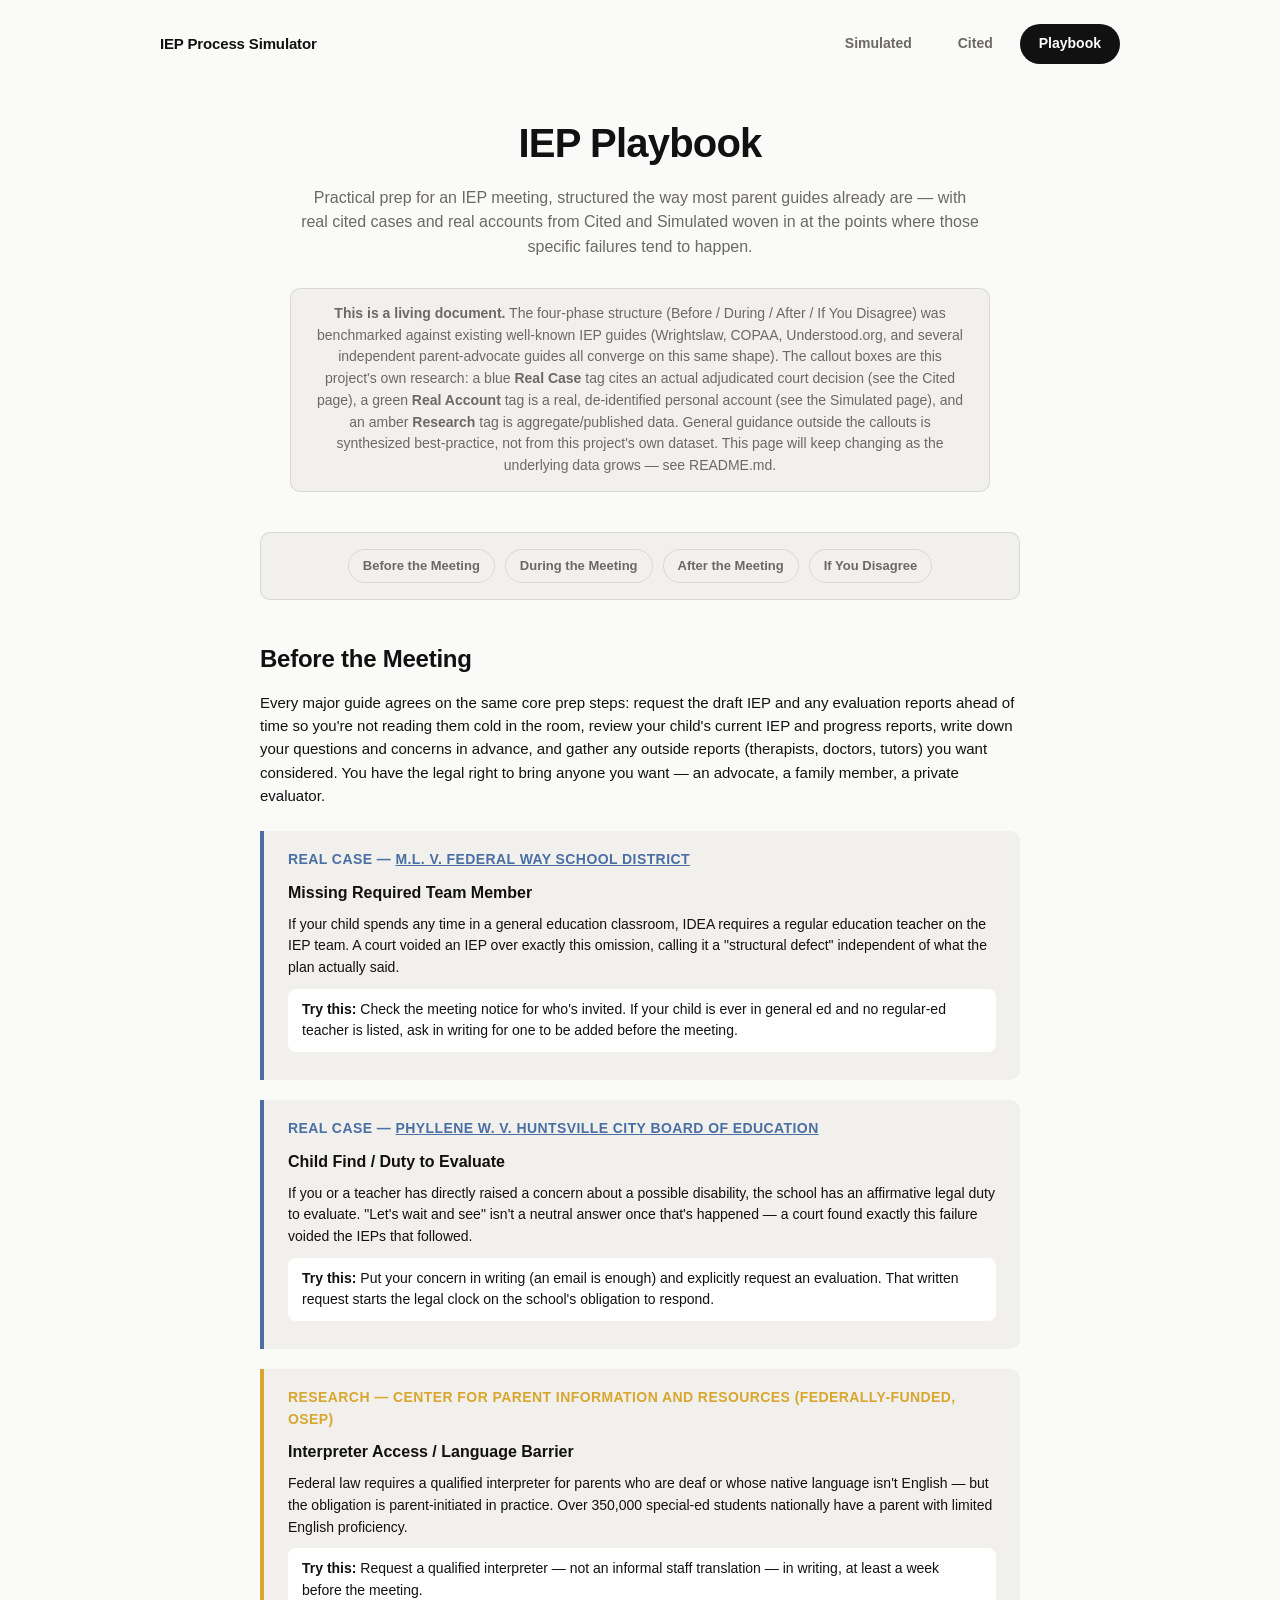
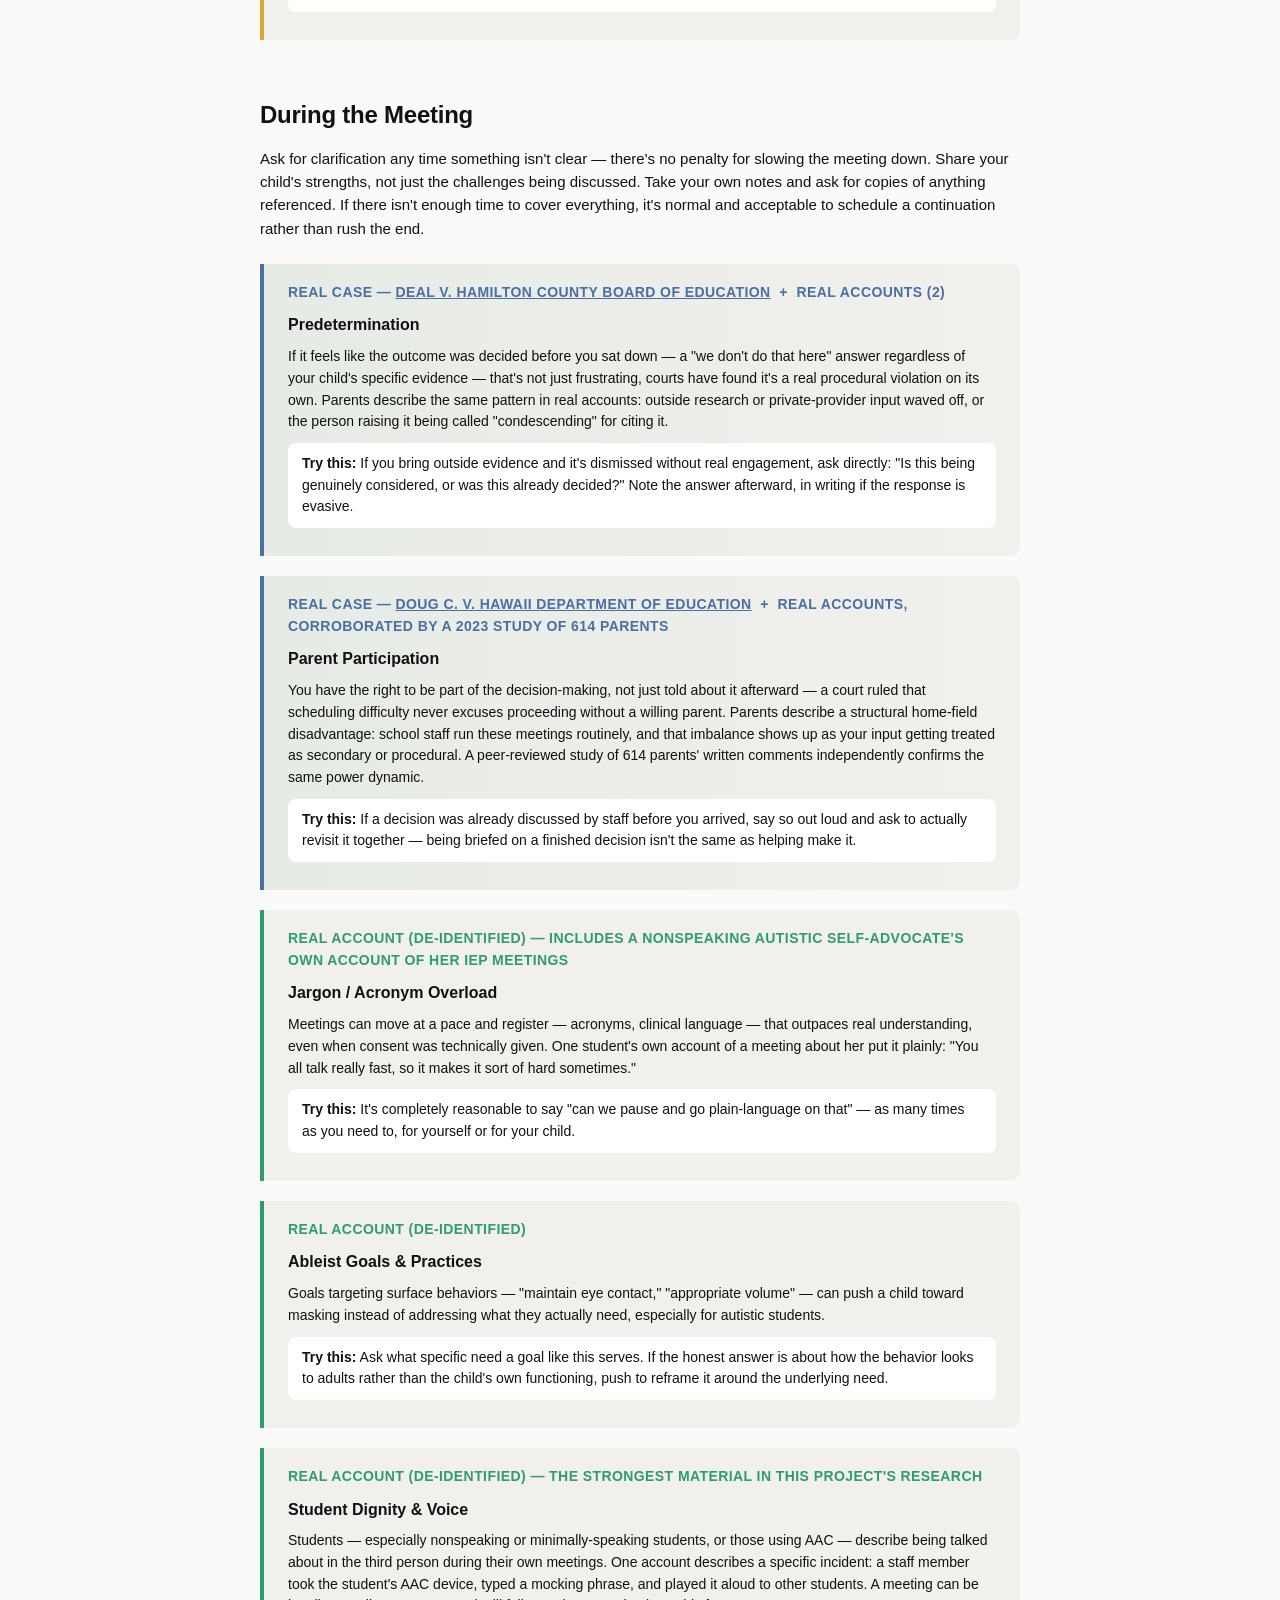
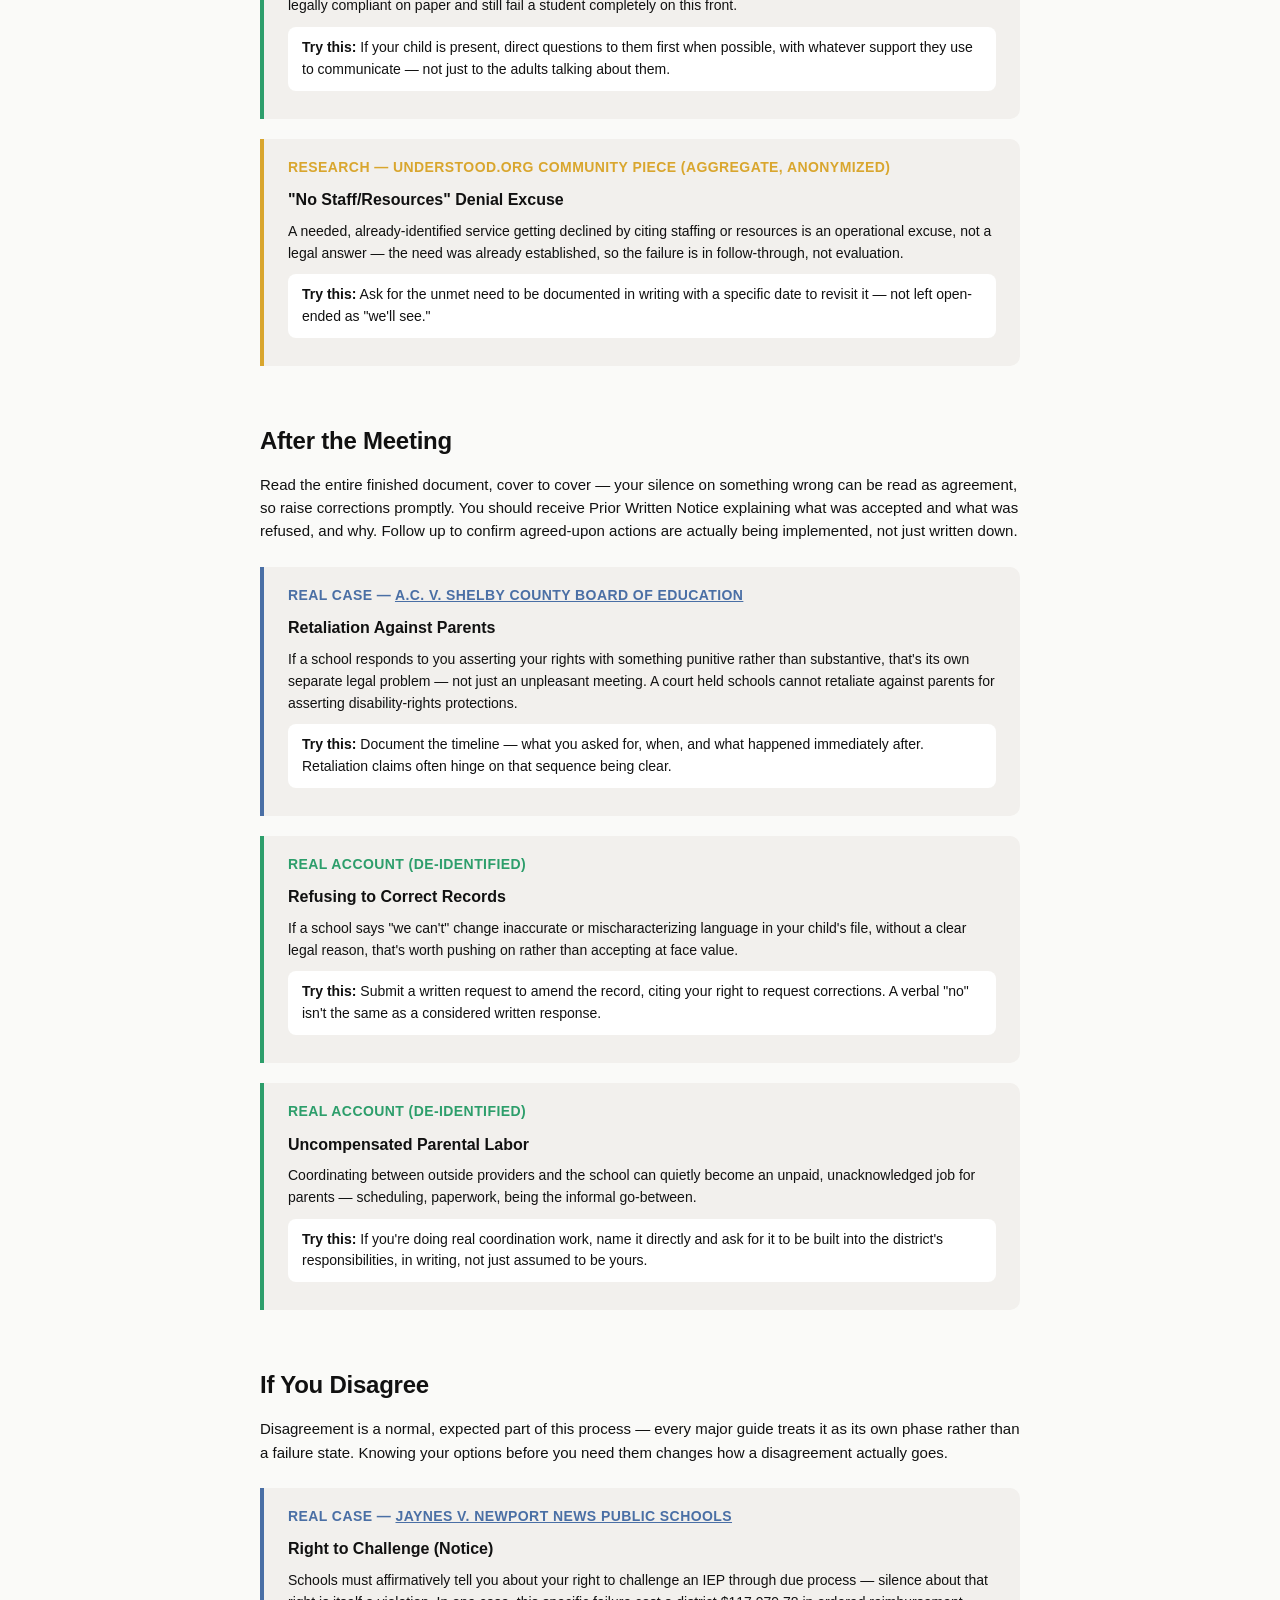
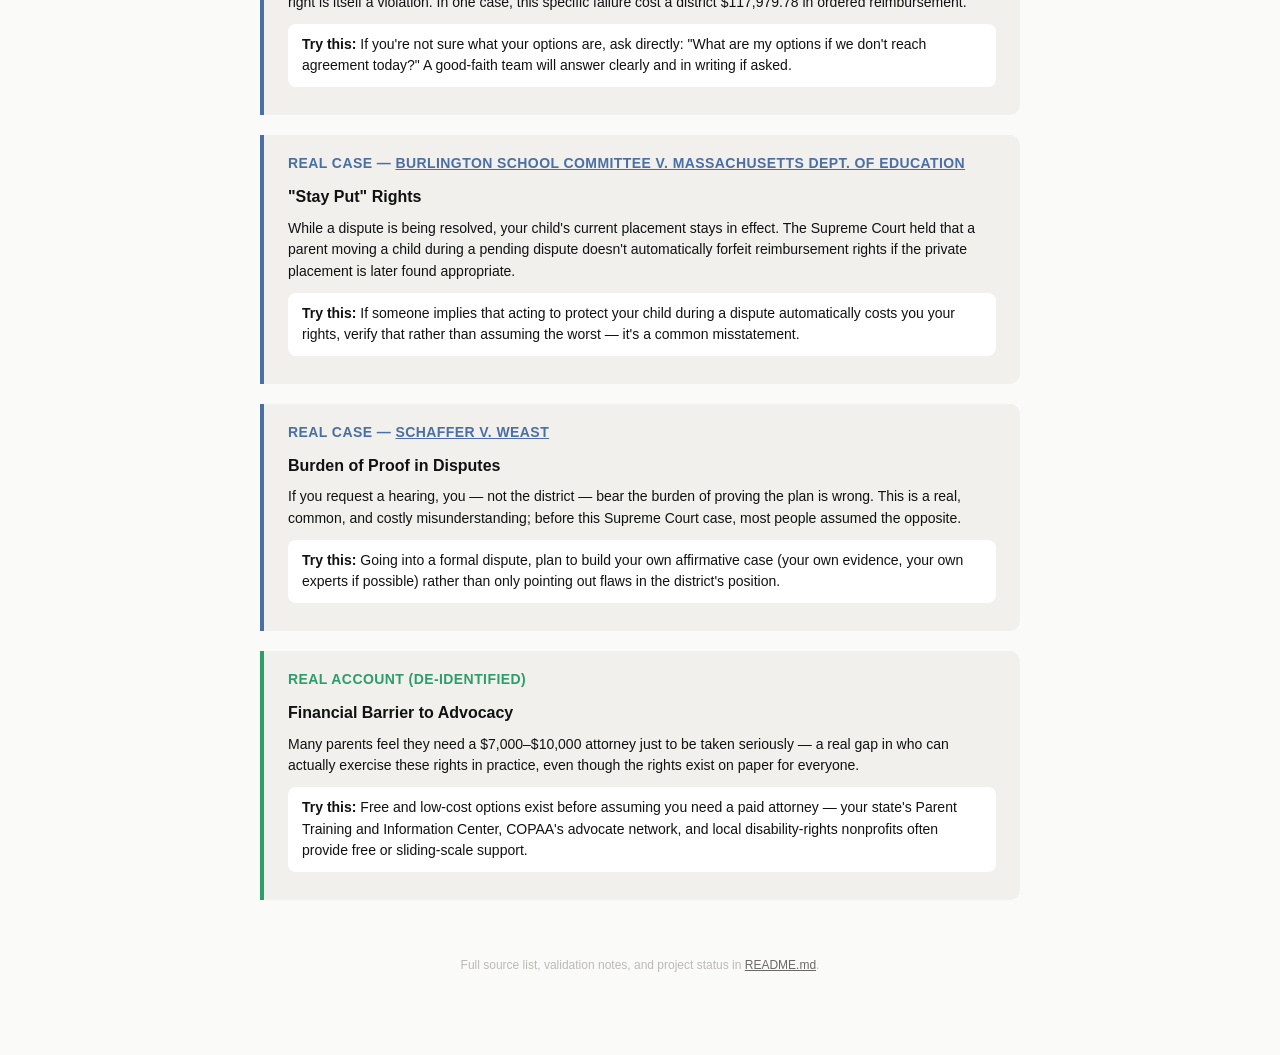
==== playbook.html @ 5ced94b6 "Initial commit: IEP pain-point identifier simulation" ====
<!DOCTYPE html>
<html lang="en">
<head>
<meta charset="UTF-8">
<meta name="viewport" content="width=device-width, initial-scale=1.0">
<title>IEP Process Simulator &mdash; Playbook</title>
<link rel="stylesheet" href="style.css">
</head>
<body>

<nav class="site-nav">
  <a href="index.html" class="site-nav__brand">IEP Process Simulator</a>
  <span class="site-nav__links">
    <a href="simulated.html" class="site-nav__link">Simulated</a>
    <a href="cited.html" class="site-nav__link">Cited</a>
    <a href="playbook.html" class="site-nav__link active">Playbook</a>
  </span>
</nav>

<header class="site-header">
  <h1>IEP Playbook</h1>
  <p class="subtitle">Practical prep for an IEP meeting, structured the way most parent guides already are &mdash; with real cited cases and real accounts from Cited and Simulated woven in at the points where those specific failures tend to happen.</p>
</header>

<div class="disclaimer">
  <strong>This is a living document.</strong> The four-phase structure (Before / During / After / If You Disagree) was benchmarked against existing well-known IEP guides (Wrightslaw, COPAA, Understood.org, and several independent parent-advocate guides all converge on this same shape). The callout boxes are this project's own research: a blue <strong>Real Case</strong> tag cites an actual adjudicated court decision (see the Cited page), a green <strong>Real Account</strong> tag is a real, de-identified personal account (see the Simulated page), and an amber <strong>Research</strong> tag is aggregate/published data. General guidance outside the callouts is synthesized best-practice, not from this project's own dataset. This page will keep changing as the underlying data grows &mdash; see README.md.
</div>

<main class="playbook">
  <nav class="playbook-toc" aria-label="Table of contents">
    <a href="#before">Before the Meeting</a>
    <a href="#during">During the Meeting</a>
    <a href="#after">After the Meeting</a>
    <a href="#disagree">If You Disagree</a>
  </nav>

  <section id="before" class="playbook-section">
    <h2>Before the Meeting</h2>
    <p>Every major guide agrees on the same core prep steps: request the draft IEP and any evaluation reports ahead of time so you're not reading them cold in the room, review your child's current IEP and progress reports, write down your questions and concerns in advance, and gather any outside reports (therapists, doctors, tutors) you want considered. You have the legal right to bring anyone you want &mdash; an advocate, a family member, a private evaluator.</p>

    <div class="callout callout--cited">
      <p class="callout__tag">Real case &mdash; <a href="cited.html">M.L. v. Federal Way School District</a></p>
      <h3>Missing Required Team Member</h3>
      <p>If your child spends any time in a general education classroom, IDEA requires a regular education teacher on the IEP team. A court voided an IEP over exactly this omission, calling it a "structural defect" independent of what the plan actually said.</p>
      <p class="callout__action"><strong>Try this:</strong> Check the meeting notice for who's invited. If your child is ever in general ed and no regular-ed teacher is listed, ask in writing for one to be added before the meeting.</p>
    </div>

    <div class="callout callout--cited">
      <p class="callout__tag">Real case &mdash; <a href="cited.html">Phyllene W. v. Huntsville City Board of Education</a></p>
      <h3>Child Find / Duty to Evaluate</h3>
      <p>If you or a teacher has directly raised a concern about a possible disability, the school has an affirmative legal duty to evaluate. "Let's wait and see" isn't a neutral answer once that's happened &mdash; a court found exactly this failure voided the IEPs that followed.</p>
      <p class="callout__action"><strong>Try this:</strong> Put your concern in writing (an email is enough) and explicitly request an evaluation. That written request starts the legal clock on the school's obligation to respond.</p>
    </div>

    <div class="callout callout--aggregate">
      <p class="callout__tag">Research &mdash; Center for Parent Information and Resources (federally-funded, OSEP)</p>
      <h3>Interpreter Access / Language Barrier</h3>
      <p>Federal law requires a qualified interpreter for parents who are deaf or whose native language isn't English &mdash; but the obligation is parent-initiated in practice. Over 350,000 special-ed students nationally have a parent with limited English proficiency.</p>
      <p class="callout__action"><strong>Try this:</strong> Request a qualified interpreter &mdash; not an informal staff translation &mdash; in writing, at least a week before the meeting.</p>
    </div>
  </section>

  <section id="during" class="playbook-section">
    <h2>During the Meeting</h2>
    <p>Ask for clarification any time something isn't clear &mdash; there's no penalty for slowing the meeting down. Share your child's strengths, not just the challenges being discussed. Take your own notes and ask for copies of anything referenced. If there isn't enough time to cover everything, it's normal and acceptable to schedule a continuation rather than rush the end.</p>

    <div class="callout callout--combined">
      <p class="callout__tag">Real case &mdash; <a href="cited.html">Deal v. Hamilton County Board of Education</a> &nbsp;+&nbsp; Real accounts (2)</p>
      <h3>Predetermination</h3>
      <p>If it feels like the outcome was decided before you sat down &mdash; a "we don't do that here" answer regardless of your child's specific evidence &mdash; that's not just frustrating, courts have found it's a real procedural violation on its own. Parents describe the same pattern in real accounts: outside research or private-provider input waved off, or the person raising it being called "condescending" for citing it.</p>
      <p class="callout__action"><strong>Try this:</strong> If you bring outside evidence and it's dismissed without real engagement, ask directly: "Is this being genuinely considered, or was this already decided?" Note the answer afterward, in writing if the response is evasive.</p>
    </div>

    <div class="callout callout--combined">
      <p class="callout__tag">Real case &mdash; <a href="cited.html">Doug C. v. Hawaii Department of Education</a> &nbsp;+&nbsp; Real accounts, corroborated by a 2023 study of 614 parents</p>
      <h3>Parent Participation</h3>
      <p>You have the right to be part of the decision-making, not just told about it afterward &mdash; a court ruled that scheduling difficulty never excuses proceeding without a willing parent. Parents describe a structural home-field disadvantage: school staff run these meetings routinely, and that imbalance shows up as your input getting treated as secondary or procedural. A peer-reviewed study of 614 parents' written comments independently confirms the same power dynamic.</p>
      <p class="callout__action"><strong>Try this:</strong> If a decision was already discussed by staff before you arrived, say so out loud and ask to actually revisit it together &mdash; being briefed on a finished decision isn't the same as helping make it.</p>
    </div>

    <div class="callout callout--individual">
      <p class="callout__tag">Real account (de-identified) &mdash; includes a nonspeaking autistic self-advocate's own account of her IEP meetings</p>
      <h3>Jargon / Acronym Overload</h3>
      <p>Meetings can move at a pace and register &mdash; acronyms, clinical language &mdash; that outpaces real understanding, even when consent was technically given. One student's own account of a meeting about her put it plainly: "You all talk really fast, so it makes it sort of hard sometimes."</p>
      <p class="callout__action"><strong>Try this:</strong> It's completely reasonable to say "can we pause and go plain-language on that" &mdash; as many times as you need to, for yourself or for your child.</p>
    </div>

    <div class="callout callout--individual">
      <p class="callout__tag">Real account (de-identified)</p>
      <h3>Ableist Goals &amp; Practices</h3>
      <p>Goals targeting surface behaviors &mdash; "maintain eye contact," "appropriate volume" &mdash; can push a child toward masking instead of addressing what they actually need, especially for autistic students.</p>
      <p class="callout__action"><strong>Try this:</strong> Ask what specific need a goal like this serves. If the honest answer is about how the behavior looks to adults rather than the child's own functioning, push to reframe it around the underlying need.</p>
    </div>

    <div class="callout callout--individual">
      <p class="callout__tag">Real account (de-identified) &mdash; the strongest material in this project's research</p>
      <h3>Student Dignity &amp; Voice</h3>
      <p>Students &mdash; especially nonspeaking or minimally-speaking students, or those using AAC &mdash; describe being talked about in the third person during their own meetings. One account describes a specific incident: a staff member took the student's AAC device, typed a mocking phrase, and played it aloud to other students. A meeting can be legally compliant on paper and still fail a student completely on this front.</p>
      <p class="callout__action"><strong>Try this:</strong> If your child is present, direct questions to them first when possible, with whatever support they use to communicate &mdash; not just to the adults talking about them.</p>
    </div>

    <div class="callout callout--aggregate">
      <p class="callout__tag">Research &mdash; Understood.org community piece (aggregate, anonymized)</p>
      <h3>"No Staff/Resources" Denial Excuse</h3>
      <p>A needed, already-identified service getting declined by citing staffing or resources is an operational excuse, not a legal answer &mdash; the need was already established, so the failure is in follow-through, not evaluation.</p>
      <p class="callout__action"><strong>Try this:</strong> Ask for the unmet need to be documented in writing with a specific date to revisit it &mdash; not left open-ended as "we'll see."</p>
    </div>
  </section>

  <section id="after" class="playbook-section">
    <h2>After the Meeting</h2>
    <p>Read the entire finished document, cover to cover &mdash; your silence on something wrong can be read as agreement, so raise corrections promptly. You should receive Prior Written Notice explaining what was accepted and what was refused, and why. Follow up to confirm agreed-upon actions are actually being implemented, not just written down.</p>

    <div class="callout callout--cited">
      <p class="callout__tag">Real case &mdash; <a href="cited.html">A.C. v. Shelby County Board of Education</a></p>
      <h3>Retaliation Against Parents</h3>
      <p>If a school responds to you asserting your rights with something punitive rather than substantive, that's its own separate legal problem &mdash; not just an unpleasant meeting. A court held schools cannot retaliate against parents for asserting disability-rights protections.</p>
      <p class="callout__action"><strong>Try this:</strong> Document the timeline &mdash; what you asked for, when, and what happened immediately after. Retaliation claims often hinge on that sequence being clear.</p>
    </div>

    <div class="callout callout--individual">
      <p class="callout__tag">Real account (de-identified)</p>
      <h3>Refusing to Correct Records</h3>
      <p>If a school says "we can't" change inaccurate or mischaracterizing language in your child's file, without a clear legal reason, that's worth pushing on rather than accepting at face value.</p>
      <p class="callout__action"><strong>Try this:</strong> Submit a written request to amend the record, citing your right to request corrections. A verbal "no" isn't the same as a considered written response.</p>
    </div>

    <div class="callout callout--individual">
      <p class="callout__tag">Real account (de-identified)</p>
      <h3>Uncompensated Parental Labor</h3>
      <p>Coordinating between outside providers and the school can quietly become an unpaid, unacknowledged job for parents &mdash; scheduling, paperwork, being the informal go-between.</p>
      <p class="callout__action"><strong>Try this:</strong> If you're doing real coordination work, name it directly and ask for it to be built into the district's responsibilities, in writing, not just assumed to be yours.</p>
    </div>
  </section>

  <section id="disagree" class="playbook-section">
    <h2>If You Disagree</h2>
    <p>Disagreement is a normal, expected part of this process &mdash; every major guide treats it as its own phase rather than a failure state. Knowing your options before you need them changes how a disagreement actually goes.</p>

    <div class="callout callout--cited">
      <p class="callout__tag">Real case &mdash; <a href="cited.html">Jaynes v. Newport News Public Schools</a></p>
      <h3>Right to Challenge (Notice)</h3>
      <p>Schools must affirmatively tell you about your right to challenge an IEP through due process &mdash; silence about that right is itself a violation. In one case, this specific failure cost a district $117,979.78 in ordered reimbursement.</p>
      <p class="callout__action"><strong>Try this:</strong> If you're not sure what your options are, ask directly: "What are my options if we don't reach agreement today?" A good-faith team will answer clearly and in writing if asked.</p>
    </div>

    <div class="callout callout--cited">
      <p class="callout__tag">Real case &mdash; <a href="cited.html">Burlington School Committee v. Massachusetts Dept. of Education</a></p>
      <h3>"Stay Put" Rights</h3>
      <p>While a dispute is being resolved, your child's current placement stays in effect. The Supreme Court held that a parent moving a child during a pending dispute doesn't automatically forfeit reimbursement rights if the private placement is later found appropriate.</p>
      <p class="callout__action"><strong>Try this:</strong> If someone implies that acting to protect your child during a dispute automatically costs you your rights, verify that rather than assuming the worst &mdash; it's a common misstatement.</p>
    </div>

    <div class="callout callout--cited">
      <p class="callout__tag">Real case &mdash; <a href="cited.html">Schaffer v. Weast</a></p>
      <h3>Burden of Proof in Disputes</h3>
      <p>If you request a hearing, you &mdash; not the district &mdash; bear the burden of proving the plan is wrong. This is a real, common, and costly misunderstanding; before this Supreme Court case, most people assumed the opposite.</p>
      <p class="callout__action"><strong>Try this:</strong> Going into a formal dispute, plan to build your own affirmative case (your own evidence, your own experts if possible) rather than only pointing out flaws in the district's position.</p>
    </div>

    <div class="callout callout--individual">
      <p class="callout__tag">Real account (de-identified)</p>
      <h3>Financial Barrier to Advocacy</h3>
      <p>Many parents feel they need a $7,000&ndash;$10,000 attorney just to be taken seriously &mdash; a real gap in who can actually exercise these rights in practice, even though the rights exist on paper for everyone.</p>
      <p class="callout__action"><strong>Try this:</strong> Free and low-cost options exist before assuming you need a paid attorney &mdash; your state's Parent Training and Information Center, COPAA's advocate network, and local disability-rights nonprofits often provide free or sliding-scale support.</p>
    </div>
  </section>
</main>

<footer class="site-footer">
  <p>Full source list, validation notes, and project status in <a href="README.md" target="_blank" rel="noopener">README.md</a>.</p>
</footer>

</body>
</html>
---- style.css ----
:root {
  --bg: #FAFAF8;
  --surface: #F2F0ED;
  --text: #111111;
  --muted: #6B6965;
  --faint: #BBBAB6;
  --border: rgba(0,0,0,0.1);
  --honored: #2D9E6B;
  --partial: #D9A62E;
  --violated: #C0442C;
  --high: #C0442C;
  --medium: #D9A62E;
  --low: #6B6965;
  --radius: 10px;
}

* { box-sizing: border-box; margin: 0; padding: 0; }

body {
  font-family: -apple-system, BlinkMacSystemFont, "Segoe UI", Helvetica, Arial, sans-serif;
  background: var(--bg);
  color: var(--text);
  line-height: 1.55;
  padding: 0 20px 80px;
}

/* Site nav (shared across all pages) */
.site-nav {
  max-width: 1000px;
  margin: 0 auto;
  display: flex;
  align-items: center;
  justify-content: space-between;
  gap: 8px;
  padding: 24px 20px 0;
}
.site-nav__brand {
  font-size: 15px;
  font-weight: 800;
  color: var(--text);
  text-decoration: none;
  letter-spacing: -0.01em;
}
.site-nav__brand:hover { color: var(--muted); }
.site-nav__links { display: flex; gap: 8px; }
.site-nav__link {
  font-size: 14px;
  font-weight: 600;
  padding: 8px 18px;
  border-radius: 999px;
  color: var(--muted);
  text-decoration: none;
  border: 1px solid transparent;
}
.site-nav__link:hover { border-color: var(--border); }
.site-nav__link.active { background: var(--text); color: #fff; }

.site-header {
  max-width: 900px;
  margin: 48px auto 0;
  text-align: center;
}
.site-header h1 { font-size: clamp(28px, 4vw, 40px); letter-spacing: -0.02em; margin-bottom: 12px; }
.subtitle { color: var(--muted); font-size: 16px; max-width: 680px; margin: 0 auto; }

.disclaimer {
  max-width: 700px;
  margin: 28px auto 0;
  background: var(--surface);
  border: 1px solid var(--border);
  border-radius: var(--radius);
  padding: 14px 20px;
  font-size: 14px;
  color: var(--muted);
  text-align: center;
}

main {
  max-width: 1100px;
  margin: 40px auto 0;
}

/* Toolbar */
.toolbar { display: flex; justify-content: center; margin-bottom: 24px; }
.view-toggle {
  display: inline-flex;
  background: var(--surface);
  border: 1px solid var(--border);
  border-radius: 999px;
  padding: 4px;
}
.view-btn {
  font: inherit;
  font-size: 14px;
  padding: 8px 20px;
  border-radius: 999px;
  border: none;
  background: transparent;
  color: var(--muted);
  cursor: pointer;
}
.view-btn.active { background: var(--text); color: #fff; }

/* Layout */
.layout { display: grid; grid-template-columns: 280px 1fr; gap: 24px; align-items: start; }

/* Episode list */
.episode-list { display: flex; flex-direction: column; gap: 8px; }
.episode-card {
  text-align: left;
  font: inherit;
  display: flex;
  flex-direction: column;
  gap: 4px;
  background: var(--surface);
  border: 1px solid var(--border);
  border-radius: var(--radius);
  padding: 12px 14px;
  cursor: pointer;
}
.episode-card.active { border-color: var(--text); background: #fff; box-shadow: 0 0 0 1px var(--text); }
.episode-category { font-size: 11px; text-transform: uppercase; letter-spacing: 0.04em; color: var(--muted); }
.episode-case { font-size: 14px; font-weight: 600; }
.episode-desc { font-size: 13px; color: var(--muted); font-weight: 400; line-height: 1.4; }
.episode-severity { font-size: 11px; font-weight: 700; }
.severity-high { color: var(--high); }
.severity-medium { color: var(--medium); }
.severity-low { color: var(--low); }

/* Detail panel */
.episode-detail { min-height: 300px; }

.case-file, .simulated-meeting {
  background: var(--surface);
  border: 1px solid var(--border);
  border-radius: var(--radius);
  padding: 28px 32px;
}
.case-file__header h3 { font-size: 22px; margin: 6px 0 4px; letter-spacing: -0.01em; }
.case-file__citation { font-size: 13px; color: var(--muted); margin-bottom: 20px; }
.case-file__citation a { color: inherit; }
.case-file section { margin-bottom: 18px; }
.case-file h4 { font-size: 12px; text-transform: uppercase; letter-spacing: 0.05em; color: var(--muted); margin-bottom: 6px; }
.case-file p { font-size: 15px; }

.takeaway { background: #fff; border-radius: 8px; padding: 14px 18px; border: 1px solid var(--border); }
.takeaway h4 { color: var(--text); }
.takeaway--inline { margin-top: 20px; }

.dramatization-notice {
  font-size: 13px;
  color: var(--muted);
  background: #fff;
  border: 1px solid var(--border);
  border-radius: 8px;
  padding: 12px 16px;
  margin-bottom: 20px;
}

.transcript { display: flex; flex-direction: column; gap: 14px; }
.line { background: #fff; border: 1px solid var(--border); border-radius: var(--radius); padding: 14px 18px; }
.speaker { display: flex; align-items: baseline; gap: 8px; margin-bottom: 6px; font-size: 14px; }
.role-badge { font-size: 11px; color: var(--muted); text-transform: uppercase; letter-spacing: 0.04em; }
.text { font-size: 15px; }
.tag-badge {
  display: inline-block;
  margin-top: 10px;
  font-size: 11px;
  font-weight: 700;
  padding: 4px 10px;
  border-radius: 999px;
  color: #fff;
}
.tag-badge.status-honored { background: var(--honored); }
.tag-badge.status-partial { background: var(--partial); }
.tag-badge.status-violated { background: var(--violated); }

.site-footer {
  max-width: 900px;
  margin: 56px auto 0;
  font-size: 12px;
  color: var(--faint);
  text-align: center;
}
.site-footer a { color: var(--muted); }

@media (max-width: 720px) {
  .layout { grid-template-columns: 1fr; }
  .case-file, .simulated-meeting { padding: 20px; }
}

/* ============================================================
   Simulated track — aggregate grid, tabs, real-source citations
   ============================================================ */

:root {
  --resolved: #2D9E6B;
  --outcome-partial: #D9A62E;
  --breakdown: #C0442C;
}

.grid-section { margin: 32px auto 40px; }
.grid { display: grid; gap: 4px; overflow-x: auto; }
.grid-row { display: grid; grid-template-columns: 260px repeat(3, 1fr); gap: 4px; }
.grid-corner, .grid-col-label, .grid-row-label { font-size: 12px; padding: 8px 6px; color: var(--muted); }
.grid-header .grid-col-label { font-weight: 600; text-align: center; color: var(--text); }
.grid-row-label { text-align: right; padding-right: 12px; display: flex; align-items: center; justify-content: flex-end; }
.grid-cell {
  min-height: 40px;
  border-radius: 6px;
  display: flex;
  align-items: center;
  justify-content: center;
  font-weight: 700;
  font-size: 13px;
  color: #fff;
  cursor: pointer;
}
.grid-cell:hover { filter: brightness(1.1); transform: scale(1.03); }
.grid-cell.outcome-resolved { background: var(--resolved); }
.grid-cell.outcome-partial { background: var(--outcome-partial); }
.grid-cell.outcome-breakdown { background: var(--breakdown); }

.legend { margin-top: 16px; display: flex; gap: 20px; flex-wrap: wrap; font-size: 13px; color: var(--muted); }
.legend-item { display: inline-flex; align-items: center; gap: 6px; }
.swatch { width: 12px; height: 12px; border-radius: 3px; display: inline-block; }
.swatch.outcome-resolved { background: var(--resolved); }
.swatch.outcome-partial { background: var(--outcome-partial); }
.swatch.outcome-breakdown { background: var(--breakdown); }

.tabs { display: flex; gap: 8px; flex-wrap: wrap; margin-bottom: 16px; }
.tab {
  font: inherit;
  font-size: 13px;
  padding: 8px 14px;
  border-radius: 999px;
  border: 1px solid var(--border);
  background: var(--surface);
  color: var(--muted);
  cursor: pointer;
}
.tab.active { background: var(--text); color: #fff; border-color: var(--text); }

.shared-note { display: block; font-size: 10px; color: var(--medium); margin-top: 2px; }

.real-source {
  background: #fff;
  border: 1px solid var(--border);
  border-radius: 8px;
  padding: 14px 18px;
  margin-bottom: 10px;
}
.real-source__quote { font-size: 15px; font-style: italic; margin-bottom: 8px; }
.real-source__attr { font-size: 13px; color: var(--muted); }
.real-source__attr a { color: inherit; }
.source-type {
  display: inline-block;
  margin-left: 8px;
  font-size: 10px;
  font-weight: 700;
  text-transform: uppercase;
  letter-spacing: 0.03em;
  padding: 2px 8px;
  border-radius: 999px;
}
.source-type--individual { background: color-mix(in srgb, var(--resolved) 15%, transparent); color: var(--resolved); }
.source-type--aggregate { background: color-mix(in srgb, var(--medium) 15%, transparent); color: var(--medium); }

.outcome-badge {
  display: inline-block;
  margin-top: 16px;
  font-size: 12px;
  font-weight: 700;
  padding: 6px 14px;
  border-radius: 999px;
  color: #fff;
}
.outcome-badge.outcome-resolved { background: var(--resolved); }
.outcome-badge.outcome-partial { background: var(--outcome-partial); }
.outcome-badge.outcome-breakdown { background: var(--breakdown); }

@media (max-width: 720px) {
  .grid-row { grid-template-columns: 140px repeat(3, 1fr); }
  .grid-row-label { font-size: 11px; }
}

/* ============================================================
   Growth tracking — growth bar, recent-added feed, NEW badges,
   source-strength line
   ============================================================ */

.growth-section {
  max-width: 900px;
  margin: 20px auto 0;
  display: flex;
  flex-direction: column;
  align-items: center;
  gap: 12px;
}

.growth-bar {
  font-size: 13px;
  color: var(--muted);
  text-align: center;
}
.growth-bar strong { color: var(--text); }

.recent-feed {
  display: flex;
  flex-wrap: wrap;
  justify-content: center;
  gap: 8px;
  max-width: 900px;
}
.recent-item {
  font: inherit;
  font-size: 12px;
  display: inline-flex;
  align-items: center;
  gap: 8px;
  background: var(--surface);
  border: 1px solid var(--border);
  border-radius: 999px;
  padding: 6px 14px;
  cursor: pointer;
  color: var(--muted);
}
.recent-item:hover { border-color: var(--text); color: var(--text); }
.recent-item__date { font-weight: 700; color: var(--resolved); }

.new-badge {
  display: inline-block;
  margin-left: 6px;
  font-size: 9px;
  font-weight: 800;
  letter-spacing: 0.04em;
  color: #fff;
  background: var(--breakdown);
  padding: 2px 6px;
  border-radius: 999px;
  vertical-align: middle;
}

.source-strength {
  font-size: 13px;
  font-weight: 700;
  color: var(--resolved);
  margin-bottom: 10px;
}

/* ============================================================
   Playbook page — table of contents, sections, callout boxes
   ============================================================ */

:root {
  --cited-tag: #4A6FA5;
}

.playbook { max-width: 760px; }

.playbook-toc {
  display: flex;
  flex-wrap: wrap;
  justify-content: center;
  gap: 10px;
  margin-bottom: 40px;
  padding: 16px;
  background: var(--surface);
  border: 1px solid var(--border);
  border-radius: var(--radius);
}
.playbook-toc a {
  font-size: 13px;
  font-weight: 600;
  color: var(--muted);
  text-decoration: none;
  padding: 6px 14px;
  border-radius: 999px;
  border: 1px solid var(--border);
}
.playbook-toc a:hover { color: var(--text); border-color: var(--text); }

.playbook-section { margin-bottom: 56px; scroll-margin-top: 20px; }
.playbook-section h2 { font-size: 24px; margin-bottom: 14px; letter-spacing: -0.01em; }
.playbook-section > p { font-size: 15px; margin-bottom: 24px; }

.callout {
  border-left: 4px solid var(--border);
  background: var(--surface);
  border-radius: 0 var(--radius) var(--radius) 0;
  padding: 18px 24px;
  margin-bottom: 20px;
}
.callout--cited { border-left-color: var(--cited-tag); }
.callout--individual { border-left-color: var(--resolved); }
.callout--aggregate { border-left-color: var(--medium); }
.callout--combined { border-left-color: var(--cited-tag); background: linear-gradient(to right, color-mix(in srgb, var(--resolved) 6%, var(--surface)), var(--surface)); }

.callout__tag {
  font-size: 11px;
  font-weight: 700;
  text-transform: uppercase;
  letter-spacing: 0.03em;
  color: var(--muted);
  margin-bottom: 8px;
}
.callout--cited .callout__tag, .callout--combined .callout__tag { color: var(--cited-tag); }
.callout--individual .callout__tag { color: var(--resolved); }
.callout--aggregate .callout__tag { color: var(--medium); }
.callout__tag a { color: inherit; text-decoration: underline; }

.callout h3 { font-size: 16px; margin-bottom: 8px; }
.callout p { font-size: 14px; margin-bottom: 10px; }
.callout__action { font-size: 14px; background: #fff; border-radius: 8px; padding: 10px 14px; margin-bottom: 0; }

@media (max-width: 720px) {
  .playbook-toc { flex-direction: column; align-items: stretch; text-align: center; }
}

/* ============================================================
   Landing page — featured quote widget + track cards
   ============================================================ */

.quote-widget {
  max-width: 700px;
  margin: 40px auto 0;
  text-align: center;
  padding: 28px 32px;
  background: var(--text);
  border-radius: var(--radius);
}
.quote-widget__label { font-size: 11px; text-transform: uppercase; letter-spacing: 0.06em; color: rgba(255,255,255,0.5); margin-bottom: 14px; }
.quote-widget__quote { font-size: 19px; color: #fff; line-height: 1.5; font-style: italic; margin-bottom: 12px; }
.quote-widget__source { font-size: 13px; color: rgba(255,255,255,0.6); margin-bottom: 18px; }
.quote-widget__refresh {
  font: inherit;
  font-size: 13px;
  font-weight: 600;
  color: #fff;
  background: rgba(255,255,255,0.12);
  border: 1px solid rgba(255,255,255,0.25);
  border-radius: 999px;
  padding: 8px 18px;
  cursor: pointer;
}
.quote-widget__refresh:hover { background: rgba(255,255,255,0.2); }

.landing { max-width: 1000px; }
.track-cards { display: flex; flex-direction: column; gap: 20px; margin-top: 48px; }

.track-card {
  display: block;
  text-decoration: none;
  color: inherit;
  border-radius: var(--radius);
  border: 1px solid var(--border);
  background: var(--surface);
  padding: 28px 32px;
  transition: transform 0.2s ease, box-shadow 0.2s ease, border-color 0.2s ease;
}
.track-card:hover { transform: translateY(-2px); box-shadow: 0 12px 32px rgba(0,0,0,0.08); border-color: var(--text); }

.track-card__eyebrow { font-size: 11px; text-transform: uppercase; letter-spacing: 0.06em; color: var(--muted); }
.track-card h2 { font-size: 22px; margin: 8px 0 10px; letter-spacing: -0.01em; }
.track-card p:not(.track-card__stats) { font-size: 15px; color: var(--muted); margin-bottom: 14px; max-width: 640px; }
.track-card__stats { font-size: 13px; font-weight: 700; color: var(--text); margin-bottom: 14px; }
.track-card__cta { font-size: 14px; font-weight: 700; }

.track-card--primary {
  background: #fff;
  border: 2px solid var(--text);
  padding: 36px 40px;
}
.track-card--primary h2 { font-size: 28px; }
.track-card--primary .track-card__eyebrow { color: var(--resolved); font-weight: 700; }

.track-card--secondary { }
.track-card--tertiary { }

@media (max-width: 720px) {
  .quote-widget { padding: 20px; }
  .track-card, .track-card--primary { padding: 22px 20px; }
}
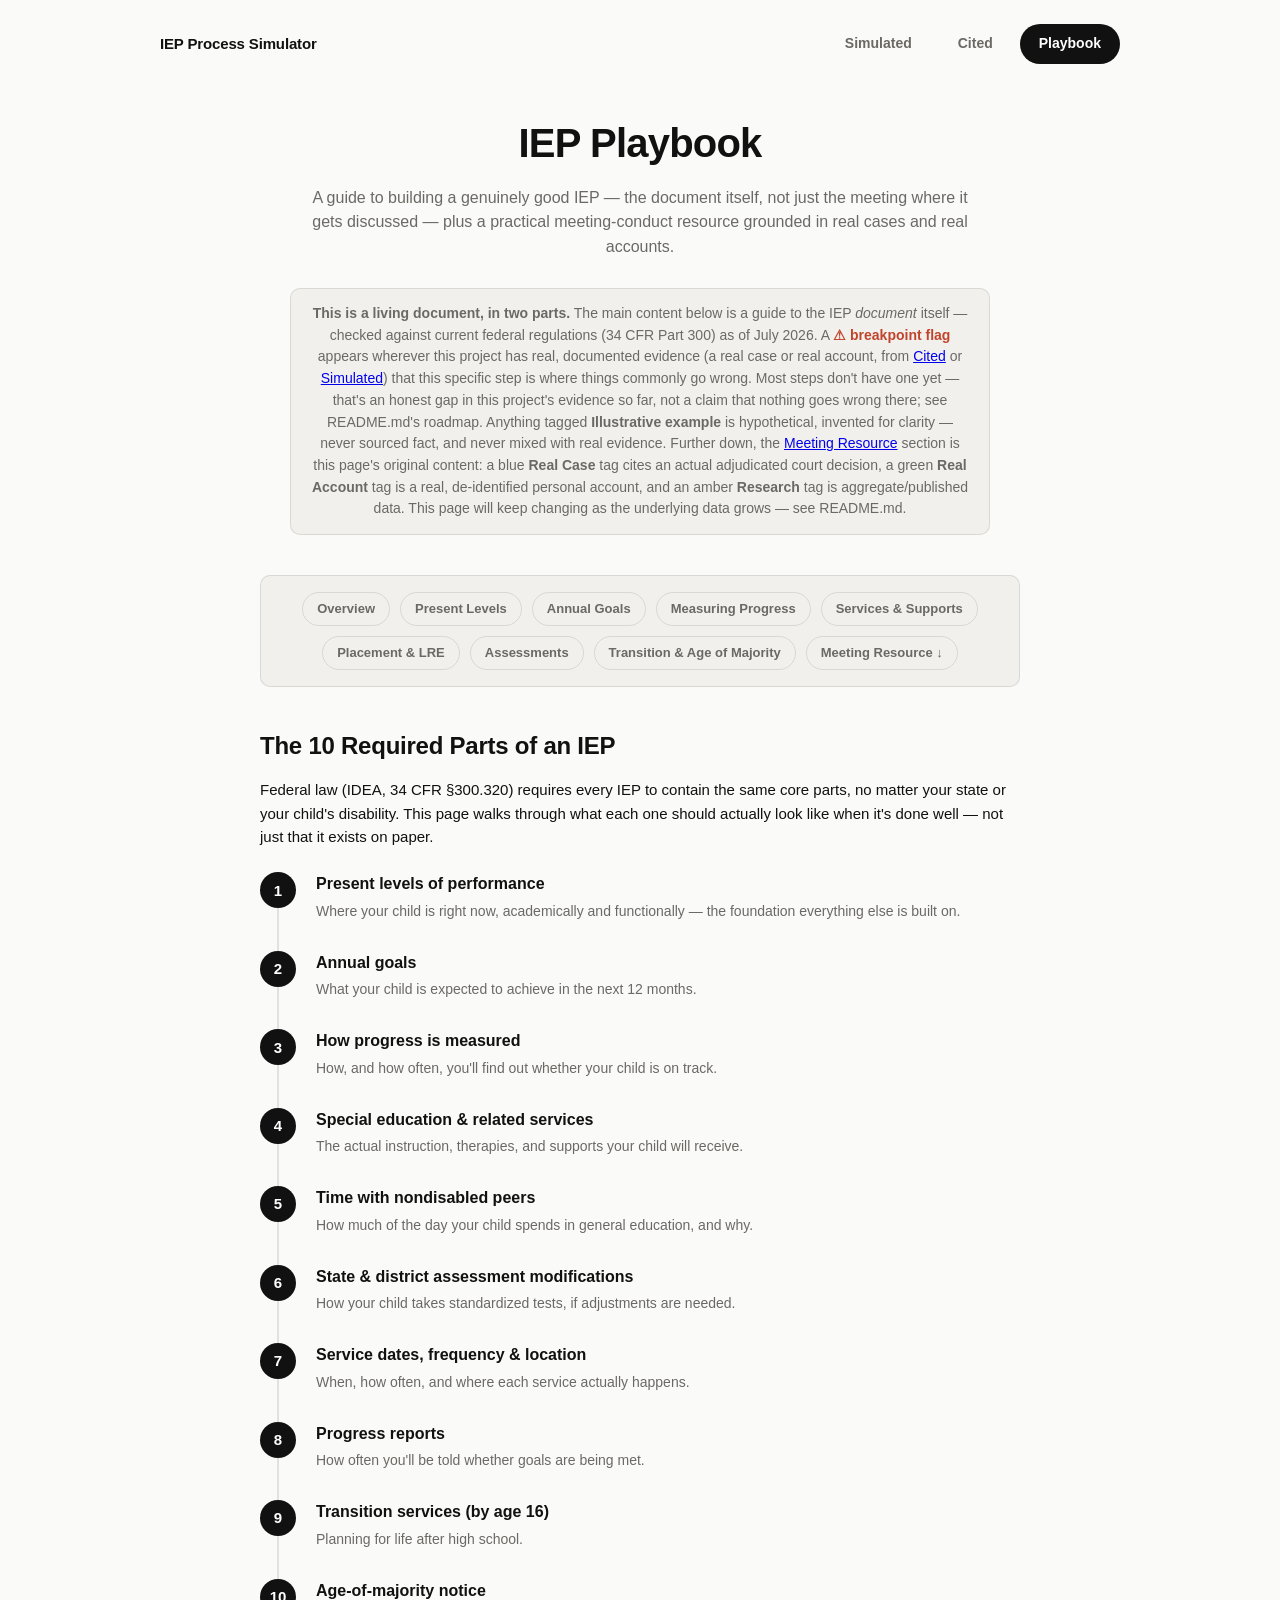
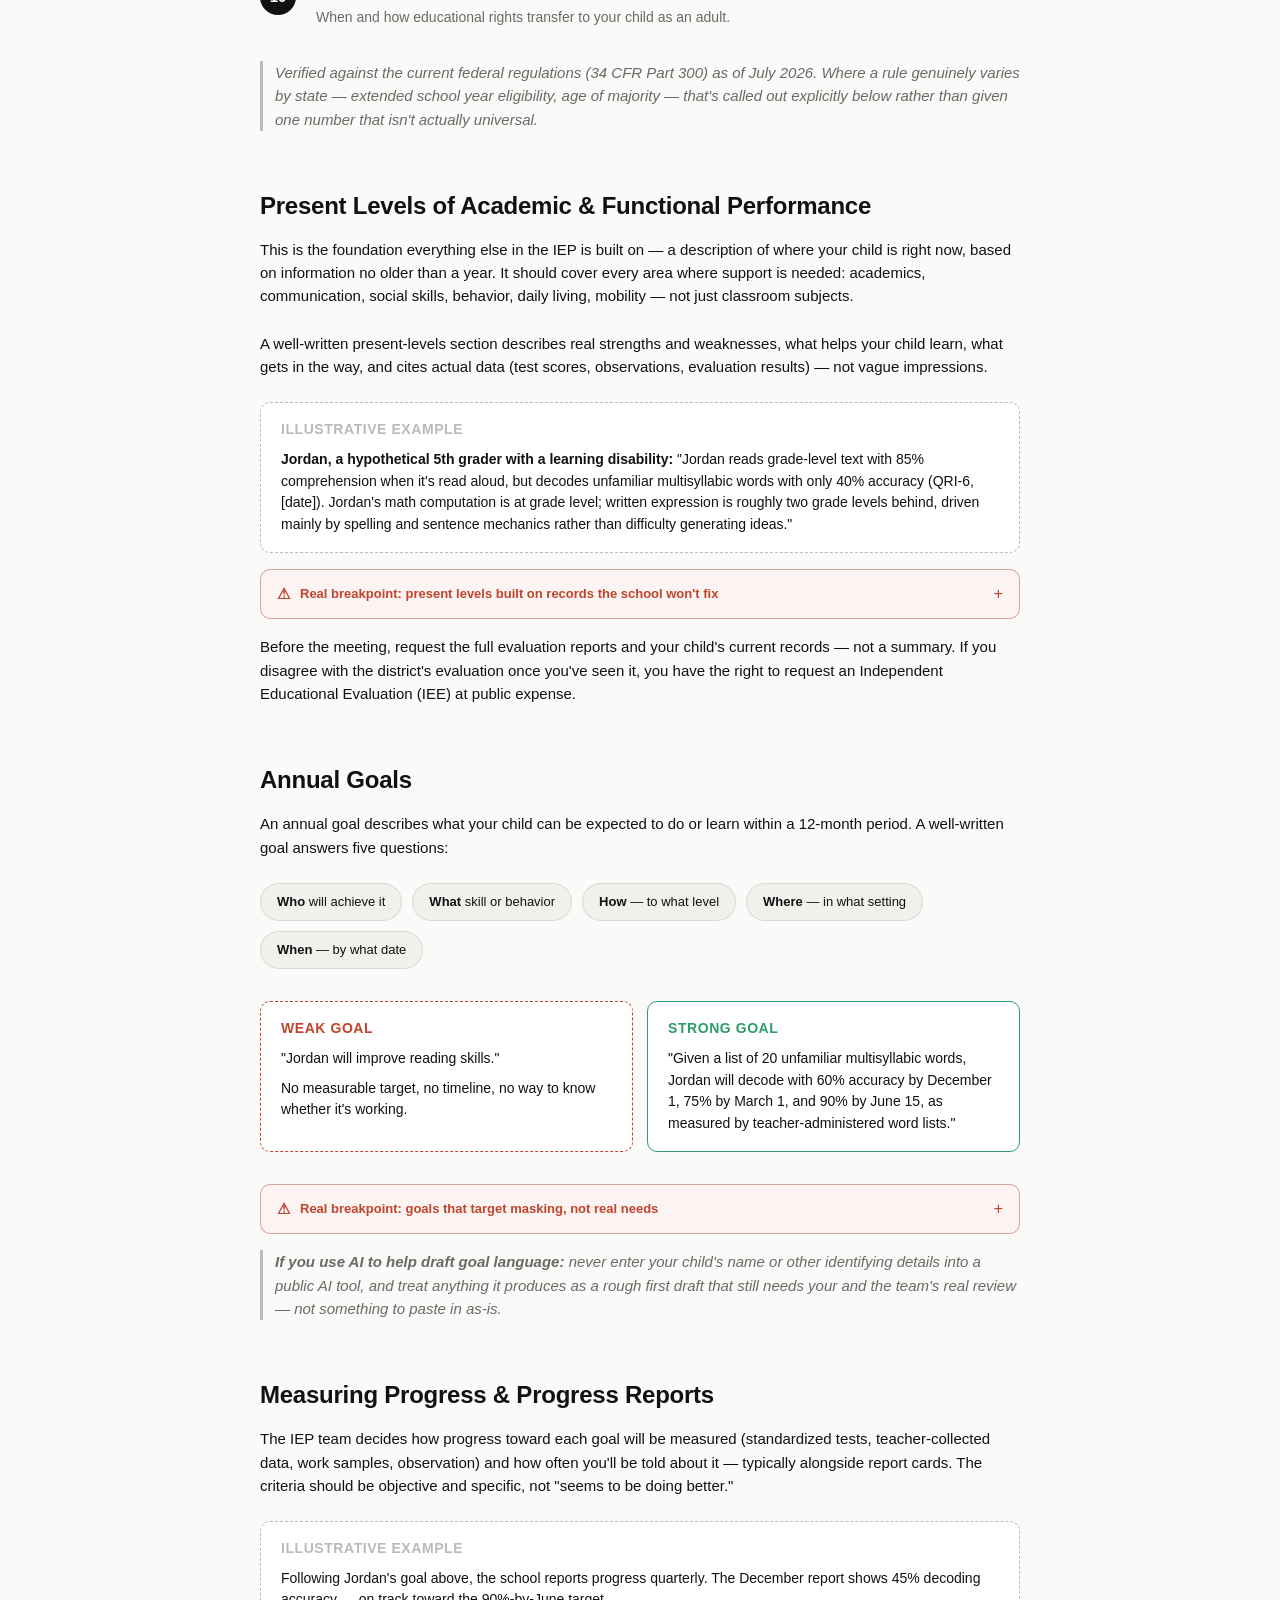
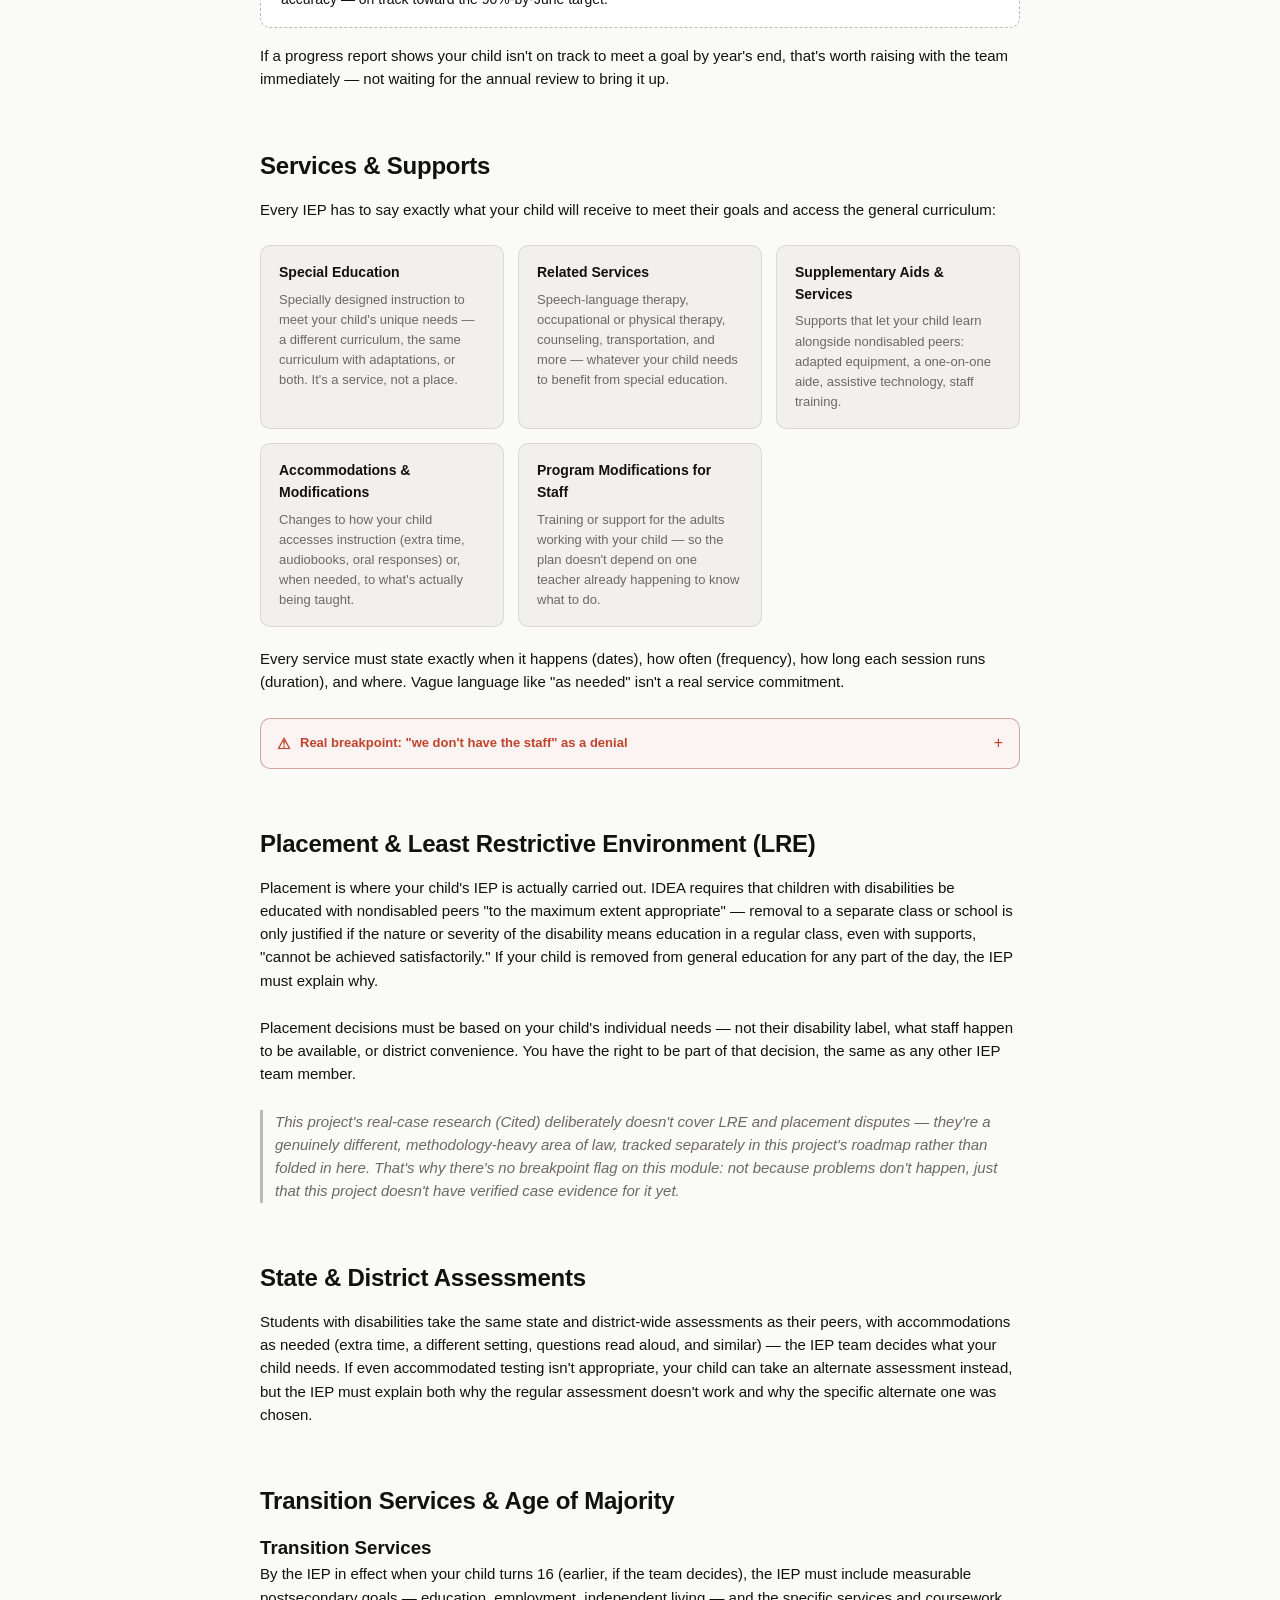
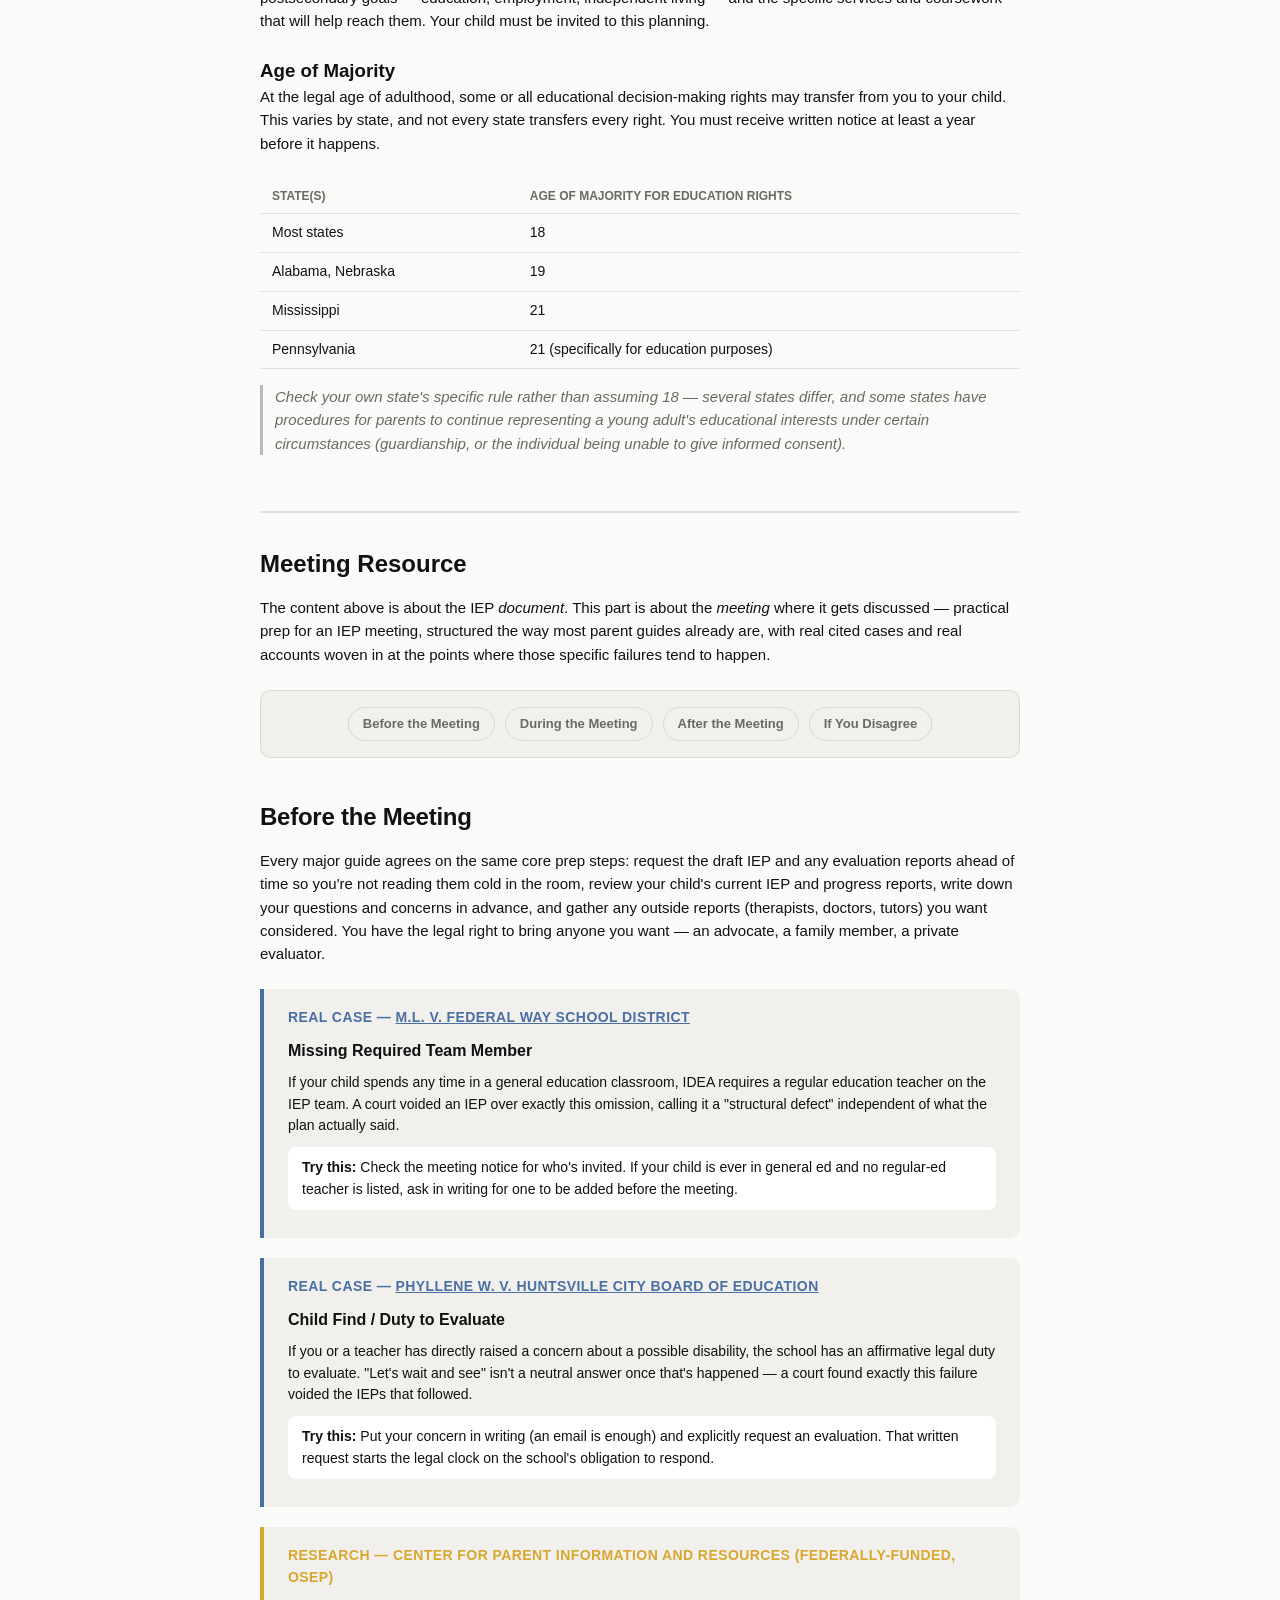
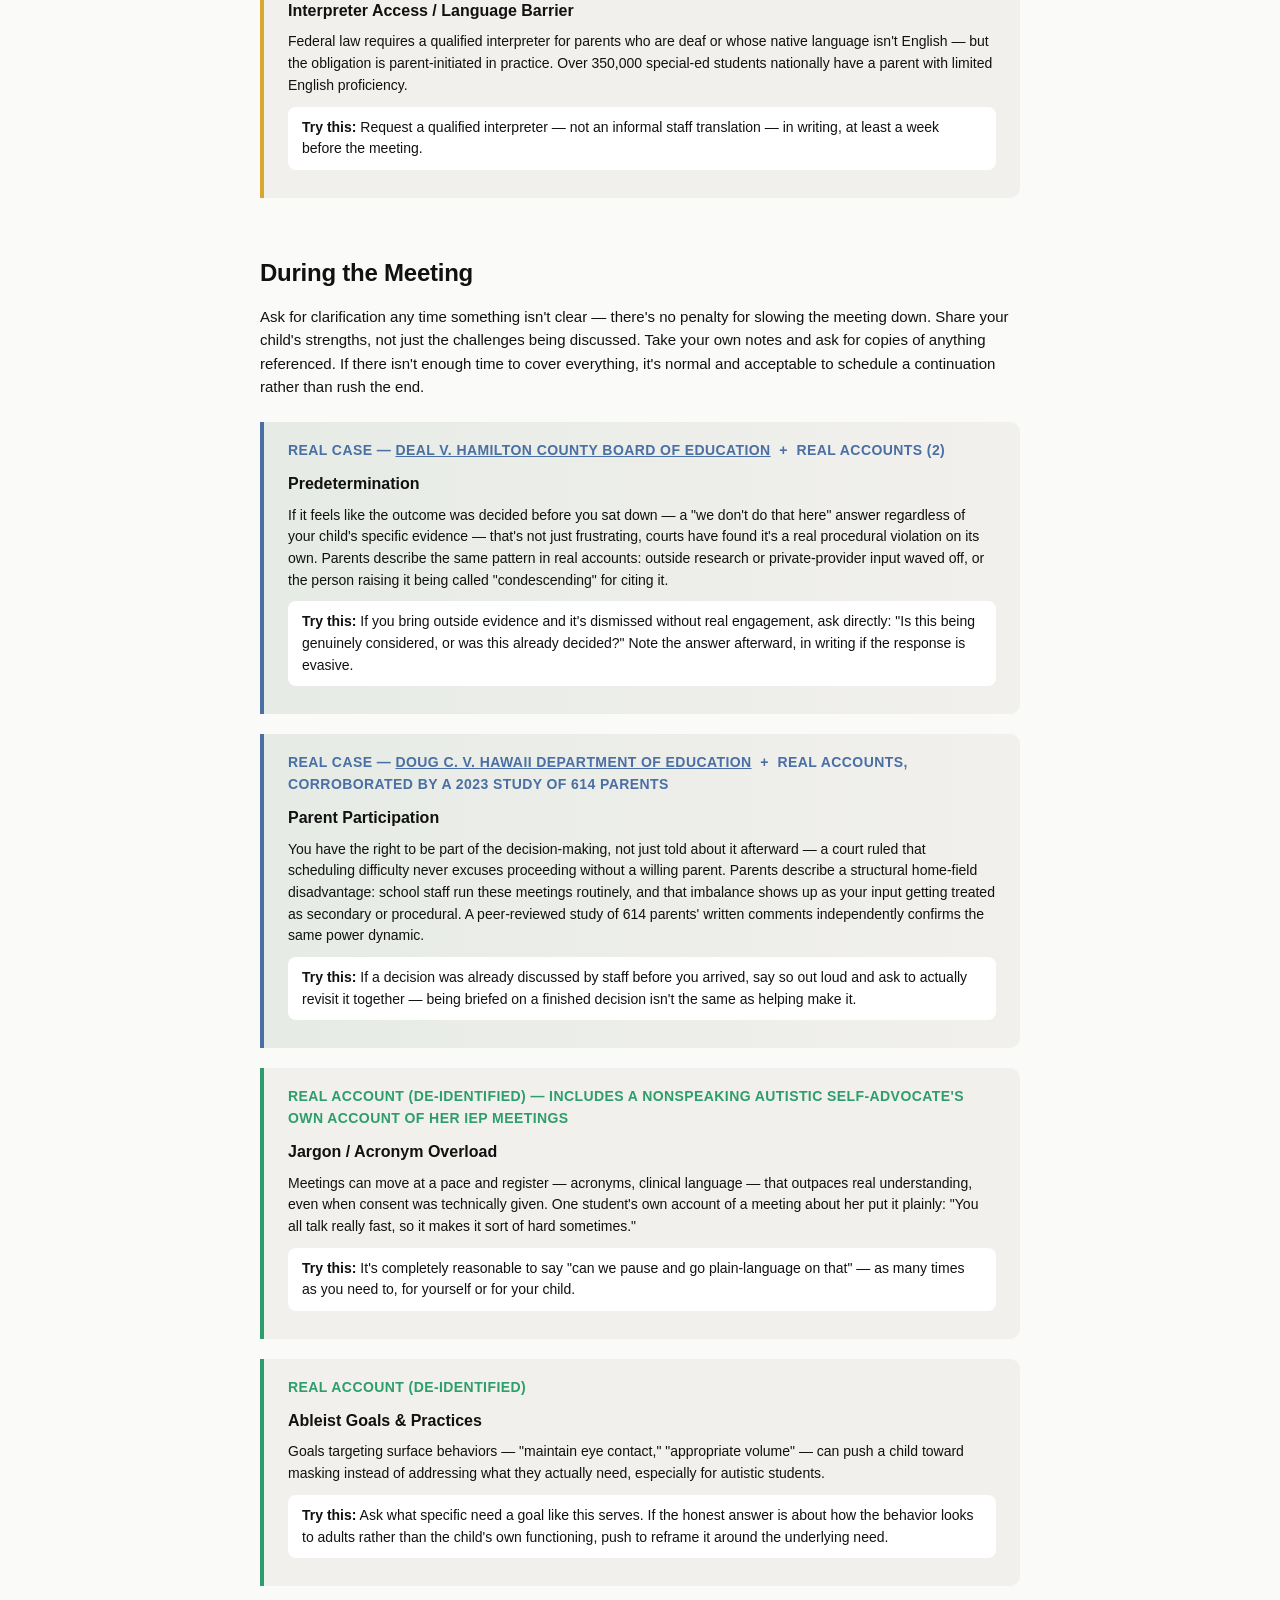
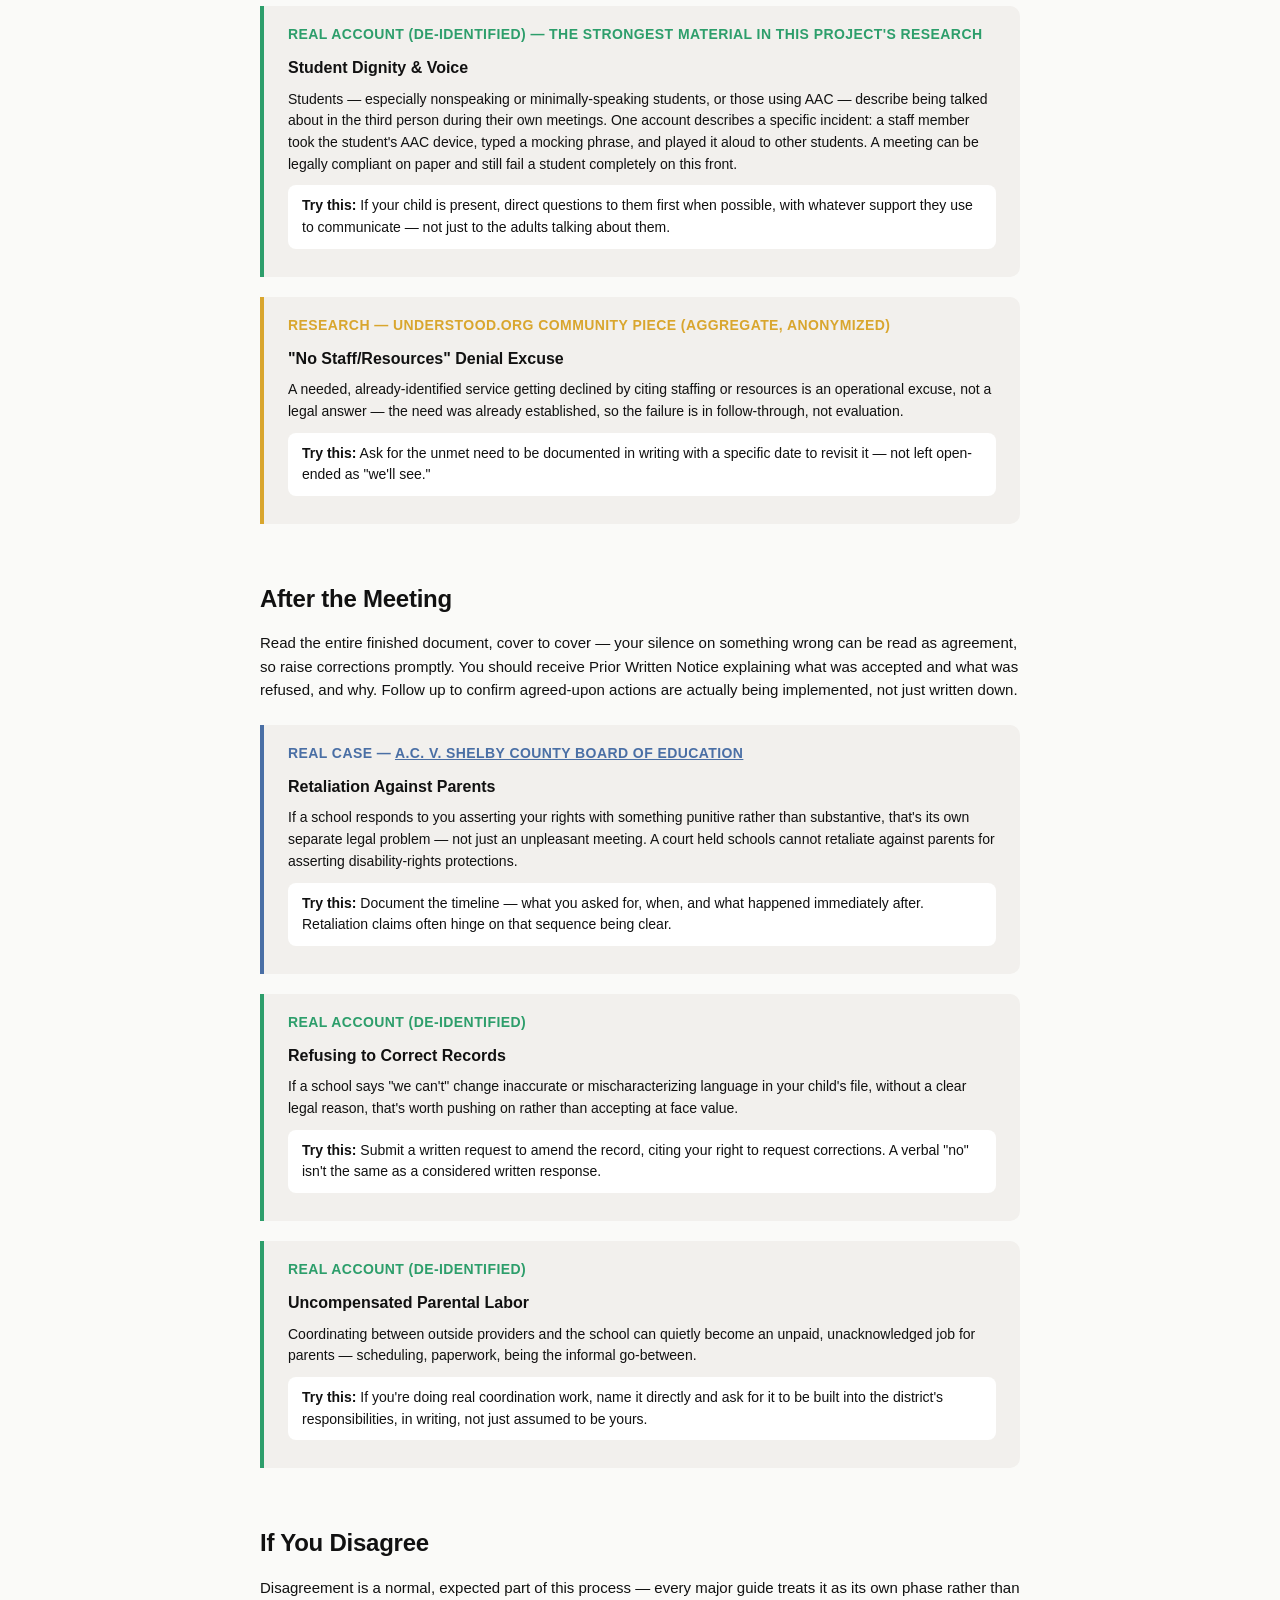
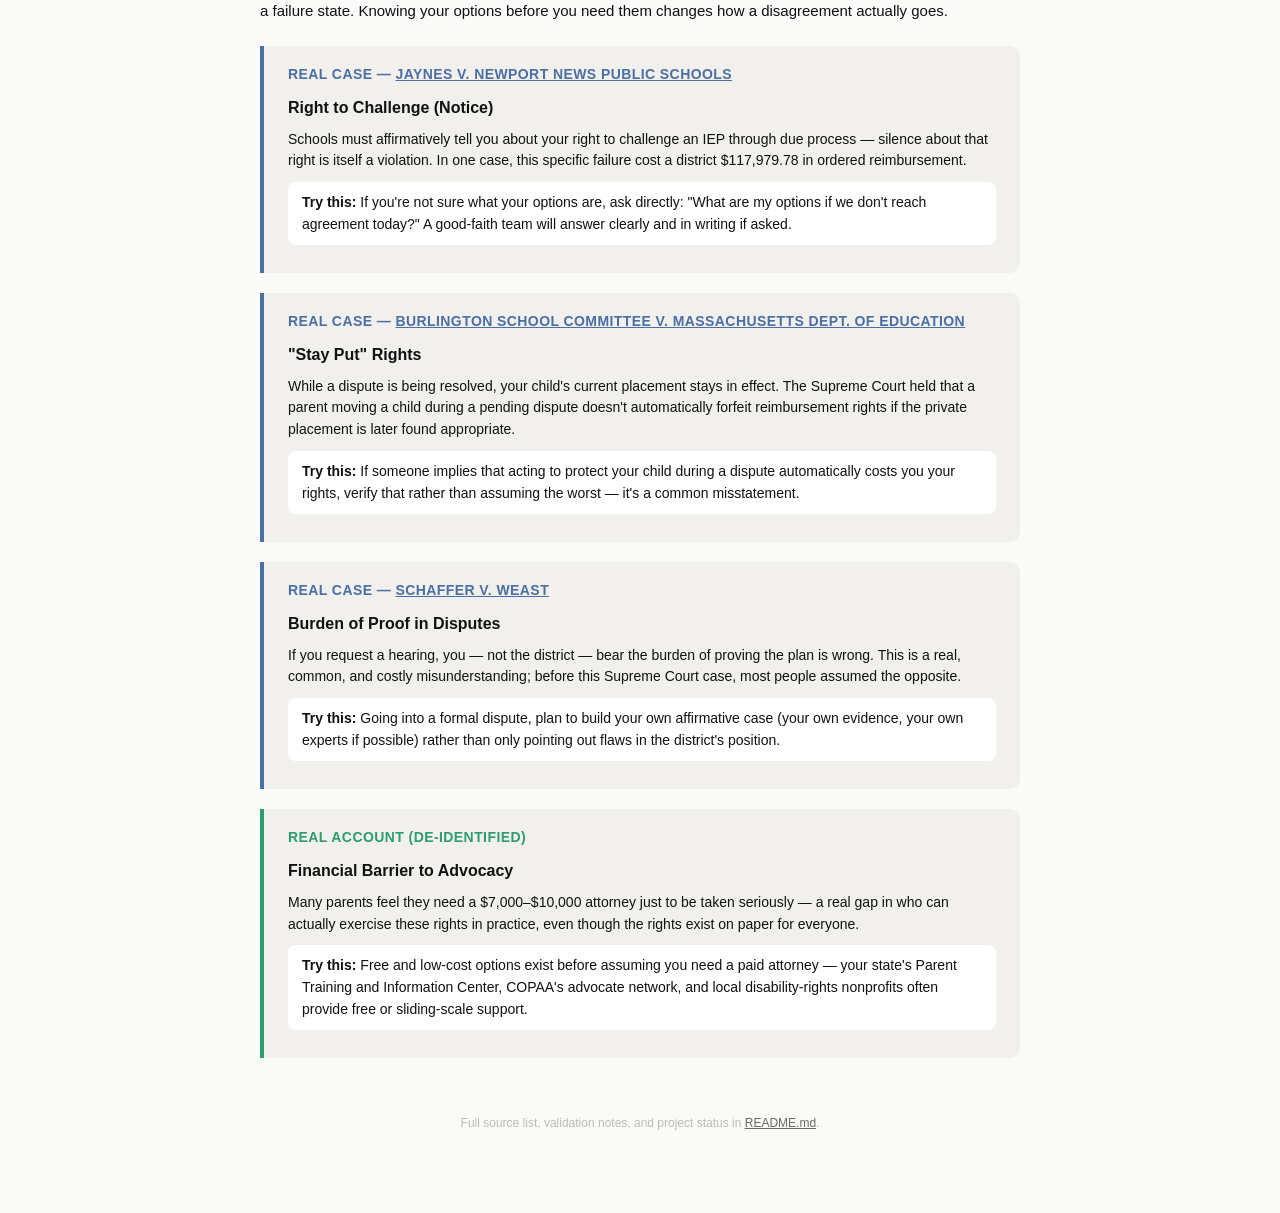
==== commit e6c6d98e: "Rebuild Playbook around "The IEP Document", demote meeting guide Adds a new primary resource matchin" ====
--- a/playbook.html
+++ b/playbook.html
@@ -19,20 +19,245 @@
 
 <header class="site-header">
   <h1>IEP Playbook</h1>
-  <p class="subtitle">Practical prep for an IEP meeting, structured the way most parent guides already are &mdash; with real cited cases and real accounts from Cited and Simulated woven in at the points where those specific failures tend to happen.</p>
+  <p class="subtitle">A guide to building a genuinely good IEP &mdash; the document itself, not just the meeting where it gets discussed &mdash; plus a practical meeting-conduct resource grounded in real cases and real accounts.</p>
 </header>
 
 <div class="disclaimer">
-  <strong>This is a living document.</strong> The four-phase structure (Before / During / After / If You Disagree) was benchmarked against existing well-known IEP guides (Wrightslaw, COPAA, Understood.org, and several independent parent-advocate guides all converge on this same shape). The callout boxes are this project's own research: a blue <strong>Real Case</strong> tag cites an actual adjudicated court decision (see the Cited page), a green <strong>Real Account</strong> tag is a real, de-identified personal account (see the Simulated page), and an amber <strong>Research</strong> tag is aggregate/published data. General guidance outside the callouts is synthesized best-practice, not from this project's own dataset. This page will keep changing as the underlying data grows &mdash; see README.md.
+  <strong>This is a living document, in two parts.</strong> The main content below is a guide to the IEP <em>document</em> itself &mdash; checked against current federal regulations (34 CFR Part 300) as of July 2026. A <strong class="text-violated">&#9888; breakpoint flag</strong> appears wherever this project has real, documented evidence (a real case or real account, from <a href="cited.html">Cited</a> or <a href="simulated.html">Simulated</a>) that this specific step is where things commonly go wrong. Most steps don't have one yet &mdash; that's an honest gap in this project's evidence so far, not a claim that nothing goes wrong there; see README.md's roadmap. Anything tagged <strong>Illustrative example</strong> is hypothetical, invented for clarity &mdash; never sourced fact, and never mixed with real evidence. Further down, the <a href="#meeting-resource">Meeting Resource</a> section is this page's original content: a blue <strong>Real Case</strong> tag cites an actual adjudicated court decision, a green <strong>Real Account</strong> tag is a real, de-identified personal account, and an amber <strong>Research</strong> tag is aggregate/published data. This page will keep changing as the underlying data grows &mdash; see README.md.
 </div>
 
 <main class="playbook">
   <nav class="playbook-toc" aria-label="Table of contents">
-    <a href="#before">Before the Meeting</a>
-    <a href="#during">During the Meeting</a>
-    <a href="#after">After the Meeting</a>
-    <a href="#disagree">If You Disagree</a>
+    <a href="#overview">Overview</a>
+    <a href="#present-levels">Present Levels</a>
+    <a href="#goals">Annual Goals</a>
+    <a href="#progress">Measuring Progress</a>
+    <a href="#services">Services &amp; Supports</a>
+    <a href="#placement">Placement &amp; LRE</a>
+    <a href="#assessments">Assessments</a>
+    <a href="#transition">Transition &amp; Age of Majority</a>
+    <a href="#meeting-resource">Meeting Resource &darr;</a>
   </nav>
+
+  <section id="overview" class="playbook-section">
+    <h2>The 10 Required Parts of an IEP</h2>
+    <p>Federal law (IDEA, 34 CFR &sect;300.320) requires every IEP to contain the same core parts, no matter your state or your child's disability. This page walks through what each one should actually look like when it's done well &mdash; not just that it exists on paper.</p>
+    <div class="process-flow">
+      <div class="process-step">
+        <span class="process-step__num">1</span>
+        <div class="process-step__content">
+          <h3><a href="#present-levels">Present levels of performance</a></h3>
+          <p>Where your child is right now, academically and functionally &mdash; the foundation everything else is built on.</p>
+        </div>
+      </div>
+      <div class="process-step">
+        <span class="process-step__num">2</span>
+        <div class="process-step__content">
+          <h3><a href="#goals">Annual goals</a></h3>
+          <p>What your child is expected to achieve in the next 12 months.</p>
+        </div>
+      </div>
+      <div class="process-step">
+        <span class="process-step__num">3</span>
+        <div class="process-step__content">
+          <h3><a href="#progress">How progress is measured</a></h3>
+          <p>How, and how often, you'll find out whether your child is on track.</p>
+        </div>
+      </div>
+      <div class="process-step">
+        <span class="process-step__num">4</span>
+        <div class="process-step__content">
+          <h3><a href="#services">Special education &amp; related services</a></h3>
+          <p>The actual instruction, therapies, and supports your child will receive.</p>
+        </div>
+      </div>
+      <div class="process-step">
+        <span class="process-step__num">5</span>
+        <div class="process-step__content">
+          <h3><a href="#placement">Time with nondisabled peers</a></h3>
+          <p>How much of the day your child spends in general education, and why.</p>
+        </div>
+      </div>
+      <div class="process-step">
+        <span class="process-step__num">6</span>
+        <div class="process-step__content">
+          <h3><a href="#assessments">State &amp; district assessment modifications</a></h3>
+          <p>How your child takes standardized tests, if adjustments are needed.</p>
+        </div>
+      </div>
+      <div class="process-step">
+        <span class="process-step__num">7</span>
+        <div class="process-step__content">
+          <h3><a href="#services">Service dates, frequency &amp; location</a></h3>
+          <p>When, how often, and where each service actually happens.</p>
+        </div>
+      </div>
+      <div class="process-step">
+        <span class="process-step__num">8</span>
+        <div class="process-step__content">
+          <h3><a href="#progress">Progress reports</a></h3>
+          <p>How often you'll be told whether goals are being met.</p>
+        </div>
+      </div>
+      <div class="process-step">
+        <span class="process-step__num">9</span>
+        <div class="process-step__content">
+          <h3><a href="#transition">Transition services (by age 16)</a></h3>
+          <p>Planning for life after high school.</p>
+        </div>
+      </div>
+      <div class="process-step">
+        <span class="process-step__num">10</span>
+        <div class="process-step__content">
+          <h3><a href="#transition">Age-of-majority notice</a></h3>
+          <p>When and how educational rights transfer to your child as an adult.</p>
+        </div>
+      </div>
+    </div>
+    <p class="aside-note">Verified against the current federal regulations (34 CFR Part 300) as of July 2026. Where a rule genuinely varies by state &mdash; extended school year eligibility, age of majority &mdash; that's called out explicitly below rather than given one number that isn't actually universal.</p>
+  </section>
+
+  <section id="present-levels" class="playbook-section">
+    <h2>Present Levels of Academic &amp; Functional Performance</h2>
+    <p>This is the foundation everything else in the IEP is built on &mdash; a description of where your child is right now, based on information no older than a year. It should cover every area where support is needed: academics, communication, social skills, behavior, daily living, mobility &mdash; not just classroom subjects.</p>
+    <p>A well-written present-levels section describes real strengths and weaknesses, what helps your child learn, what gets in the way, and cites actual data (test scores, observations, evaluation results) &mdash; not vague impressions.</p>
+
+    <div class="example-box">
+      <p class="example-box__tag">Illustrative example</p>
+      <p><strong>Jordan, a hypothetical 5th grader with a learning disability:</strong> "Jordan reads grade-level text with 85% comprehension when it's read aloud, but decodes unfamiliar multisyllabic words with only 40% accuracy (QRI-6, [date]). Jordan's math computation is at grade level; written expression is roughly two grade levels behind, driven mainly by spelling and sentence mechanics rather than difficulty generating ideas."</p>
+    </div>
+
+    <details class="breakpoint-flag">
+      <summary class="breakpoint-flag__summary"><span class="breakpoint-flag__icon" aria-hidden="true">&#9888;</span> Real breakpoint: present levels built on records the school won't fix</summary>
+      <div class="breakpoint-flag__body">
+        <p>Present levels are only as good as the records and evaluation data behind them. Two real, documented failure patterns: a school refusing to correct inaccurate or mischaracterizing language in a child's file ("we can't," with no legal reason given), and a district giving parents only a two-page evaluation summary that omitted its own evaluators' significant findings &mdash; in one adjudicated case, an autism-diagnosis indicator never made it into what the parents saw before the IEP was written.</p>
+        <p class="breakpoint-flag__source">See the real account on <a href="simulated.html">Simulated</a> and the real case, <a href="cited.html">Amanda J. v. Clark County School District</a>, on Cited.</p>
+      </div>
+    </details>
+
+    <p>Before the meeting, request the full evaluation reports and your child's current records &mdash; not a summary. If you disagree with the district's evaluation once you've seen it, you have the right to request an Independent Educational Evaluation (IEE) at public expense.</p>
+  </section>
+
+  <section id="goals" class="playbook-section">
+    <h2>Annual Goals</h2>
+    <p>An annual goal describes what your child can be expected to do or learn within a 12-month period. A well-written goal answers five questions:</p>
+    <div class="goal-formula">
+      <span class="goal-formula__part"><strong>Who</strong> will achieve it</span>
+      <span class="goal-formula__part"><strong>What</strong> skill or behavior</span>
+      <span class="goal-formula__part"><strong>How</strong> &mdash; to what level</span>
+      <span class="goal-formula__part"><strong>Where</strong> &mdash; in what setting</span>
+      <span class="goal-formula__part"><strong>When</strong> &mdash; by what date</span>
+    </div>
+
+    <div class="example-compare">
+      <div class="example-box example-box--weak">
+        <p class="example-box__tag">Weak goal</p>
+        <p>"Jordan will improve reading skills."</p>
+        <p>No measurable target, no timeline, no way to know whether it's working.</p>
+      </div>
+      <div class="example-box example-box--strong">
+        <p class="example-box__tag">Strong goal</p>
+        <p>"Given a list of 20 unfamiliar multisyllabic words, Jordan will decode with 60% accuracy by December 1, 75% by March 1, and 90% by June 15, as measured by teacher-administered word lists."</p>
+      </div>
+    </div>
+
+    <details class="breakpoint-flag">
+      <summary class="breakpoint-flag__summary"><span class="breakpoint-flag__icon" aria-hidden="true">&#9888;</span> Real breakpoint: goals that target masking, not real needs</summary>
+      <div class="breakpoint-flag__body">
+        <p>A real, documented account: goals written for "volume of voice" and "appropriate word choice" &mdash; which the parent identified as training their child to mask rather than addressing an actual need. A goal like "maintain eye contact" or "appropriate volume" is worth questioning directly: is this serving the student's actual functioning, or training them to perform comfort for the adults in the room?</p>
+        <p class="breakpoint-flag__source">See the real account on <a href="simulated.html">Simulated</a>.</p>
+      </div>
+    </details>
+
+    <p class="aside-note"><strong>If you use AI to help draft goal language:</strong> never enter your child's name or other identifying details into a public AI tool, and treat anything it produces as a rough first draft that still needs your and the team's real review &mdash; not something to paste in as-is.</p>
+  </section>
+
+  <section id="progress" class="playbook-section">
+    <h2>Measuring Progress &amp; Progress Reports</h2>
+    <p>The IEP team decides how progress toward each goal will be measured (standardized tests, teacher-collected data, work samples, observation) and how often you'll be told about it &mdash; typically alongside report cards. The criteria should be objective and specific, not "seems to be doing better."</p>
+    <div class="example-box">
+      <p class="example-box__tag">Illustrative example</p>
+      <p>Following Jordan's goal above, the school reports progress quarterly. The December report shows 45% decoding accuracy &mdash; on track toward the 90%-by-June target.</p>
+    </div>
+    <p>If a progress report shows your child isn't on track to meet a goal by year's end, that's worth raising with the team immediately &mdash; not waiting for the annual review to bring it up.</p>
+  </section>
+
+  <section id="services" class="playbook-section">
+    <h2>Services &amp; Supports</h2>
+    <p>Every IEP has to say exactly what your child will receive to meet their goals and access the general curriculum:</p>
+    <div class="plan-card-grid">
+      <div class="plan-card">
+        <h4>Special Education</h4>
+        <p>Specially designed instruction to meet your child's unique needs &mdash; a different curriculum, the same curriculum with adaptations, or both. It's a service, not a place.</p>
+      </div>
+      <div class="plan-card">
+        <h4>Related Services</h4>
+        <p>Speech-language therapy, occupational or physical therapy, counseling, transportation, and more &mdash; whatever your child needs to benefit from special education.</p>
+      </div>
+      <div class="plan-card">
+        <h4>Supplementary Aids &amp; Services</h4>
+        <p>Supports that let your child learn alongside nondisabled peers: adapted equipment, a one-on-one aide, assistive technology, staff training.</p>
+      </div>
+      <div class="plan-card">
+        <h4>Accommodations &amp; Modifications</h4>
+        <p>Changes to how your child accesses instruction (extra time, audiobooks, oral responses) or, when needed, to what's actually being taught.</p>
+      </div>
+      <div class="plan-card">
+        <h4>Program Modifications for Staff</h4>
+        <p>Training or support for the adults working with your child &mdash; so the plan doesn't depend on one teacher already happening to know what to do.</p>
+      </div>
+    </div>
+    <p>Every service must state exactly when it happens (dates), how often (frequency), how long each session runs (duration), and where. Vague language like "as needed" isn't a real service commitment.</p>
+
+    <details class="breakpoint-flag">
+      <summary class="breakpoint-flag__summary"><span class="breakpoint-flag__icon" aria-hidden="true">&#9888;</span> Real breakpoint: "we don't have the staff" as a denial</summary>
+      <div class="breakpoint-flag__body">
+        <p>A real, documented pattern: a school agreeing a service is needed, then declining to actually provide it by citing staffing or resource limits rather than addressing it through the proper process. The need being identified doesn't disappear because of a staffing shortage &mdash; "we don't have the staff for that" is an operational excuse, not a legal answer.</p>
+        <p class="breakpoint-flag__source">See the real account on <a href="simulated.html">Simulated</a>.</p>
+      </div>
+    </details>
+  </section>
+
+  <section id="placement" class="playbook-section">
+    <h2>Placement &amp; Least Restrictive Environment (LRE)</h2>
+    <p>Placement is where your child's IEP is actually carried out. IDEA requires that children with disabilities be educated with nondisabled peers "to the maximum extent appropriate" &mdash; removal to a separate class or school is only justified if the nature or severity of the disability means education in a regular class, even with supports, "cannot be achieved satisfactorily." If your child is removed from general education for any part of the day, the IEP must explain why.</p>
+    <p>Placement decisions must be based on your child's individual needs &mdash; not their disability label, what staff happen to be available, or district convenience. You have the right to be part of that decision, the same as any other IEP team member.</p>
+    <p class="aside-note">This project's real-case research (Cited) deliberately doesn't cover LRE and placement disputes &mdash; they're a genuinely different, methodology-heavy area of law, tracked separately in this project's roadmap rather than folded in here. That's why there's no breakpoint flag on this module: not because problems don't happen, just that this project doesn't have verified case evidence for it yet.</p>
+  </section>
+
+  <section id="assessments" class="playbook-section">
+    <h2>State &amp; District Assessments</h2>
+    <p>Students with disabilities take the same state and district-wide assessments as their peers, with accommodations as needed (extra time, a different setting, questions read aloud, and similar) &mdash; the IEP team decides what your child needs. If even accommodated testing isn't appropriate, your child can take an alternate assessment instead, but the IEP must explain both why the regular assessment doesn't work and why the specific alternate one was chosen.</p>
+  </section>
+
+  <section id="transition" class="playbook-section">
+    <h2>Transition Services &amp; Age of Majority</h2>
+    <h3>Transition Services</h3>
+    <p>By the IEP in effect when your child turns 16 (earlier, if the team decides), the IEP must include measurable postsecondary goals &mdash; education, employment, independent living &mdash; and the specific services and coursework that will help reach them. Your child must be invited to this planning.</p>
+    <h3>Age of Majority</h3>
+    <p>At the legal age of adulthood, some or all educational decision-making rights may transfer from you to your child. This varies by state, and not every state transfers every right. You must receive written notice at least a year before it happens.</p>
+    <table class="plan-table">
+      <thead><tr><th>State(s)</th><th>Age of majority for education rights</th></tr></thead>
+      <tbody>
+        <tr><td>Most states</td><td>18</td></tr>
+        <tr><td>Alabama, Nebraska</td><td>19</td></tr>
+        <tr><td>Mississippi</td><td>21</td></tr>
+        <tr><td>Pennsylvania</td><td>21 (specifically for education purposes)</td></tr>
+      </tbody>
+    </table>
+    <p class="aside-note">Check your own state's specific rule rather than assuming 18 &mdash; several states differ, and some states have procedures for parents to continue representing a young adult's educational interests under certain circumstances (guardianship, or the individual being unable to give informed consent).</p>
+  </section>
+
+  <div id="meeting-resource" class="meeting-resource-intro">
+    <h2>Meeting Resource</h2>
+    <p>The content above is about the IEP <em>document</em>. This part is about the <em>meeting</em> where it gets discussed &mdash; practical prep for an IEP meeting, structured the way most parent guides already are, with real cited cases and real accounts woven in at the points where those specific failures tend to happen.</p>
+    <nav class="playbook-toc playbook-toc--nested" aria-label="Meeting resource table of contents">
+      <a href="#before">Before the Meeting</a>
+      <a href="#during">During the Meeting</a>
+      <a href="#after">After the Meeting</a>
+      <a href="#disagree">If You Disagree</a>
+    </nav>
+  </div>
 
   <section id="before" class="playbook-section">
     <h2>Before the Meeting</h2>
--- a/style.css
+++ b/style.css
@@ -126,6 +126,7 @@
 .severity-high { color: var(--high); }
 .severity-medium { color: var(--medium); }
 .severity-low { color: var(--low); }
+.episode-case-count { font-size: 11px; font-weight: 700; color: var(--resolved); }
 
 /* Detail panel */
 .episode-detail { min-height: 300px; }
@@ -418,6 +419,170 @@
 }
 
 /* ============================================================
+   Playbook — "The IEP Document" primary resource (Phase 1l)
+   Numbered process flow, breakpoint flags, plan cards, example
+   boxes, and the Meeting Resource demotion intro.
+   ============================================================ */
+
+.text-violated { color: var(--violated); }
+
+.aside-note {
+  font-size: 13px;
+  color: var(--muted);
+  font-style: italic;
+  border-left: 3px solid var(--faint);
+  padding-left: 12px;
+  margin: 16px 0;
+}
+
+/* Numbered stepper / flowchart, matching the reference visual style */
+.process-flow {
+  position: relative;
+  margin: 24px 0 32px;
+  padding-left: 56px;
+}
+.process-flow::before {
+  content: "";
+  position: absolute;
+  top: 18px;
+  bottom: 18px;
+  left: 17px;
+  width: 2px;
+  background: var(--border);
+}
+.process-step {
+  position: relative;
+  padding-bottom: 28px;
+}
+.process-step:last-child { padding-bottom: 0; }
+.process-step__num {
+  position: absolute;
+  left: -56px;
+  top: 0;
+  width: 36px;
+  height: 36px;
+  border-radius: 50%;
+  background: var(--text);
+  color: #fff;
+  display: flex;
+  align-items: center;
+  justify-content: center;
+  font-weight: 800;
+  font-size: 15px;
+}
+.process-step__content h3 { font-size: 16px; margin: 0 0 4px; }
+.process-step__content h3 a { color: inherit; text-decoration: none; }
+.process-step__content h3 a:hover { text-decoration: underline; }
+.process-step__content p { font-size: 14px; color: var(--muted); margin: 0; }
+
+/* Breakpoint flag — real Cited/Simulated evidence tied to a specific step */
+.breakpoint-flag {
+  border: 1px solid color-mix(in srgb, var(--violated) 35%, var(--border));
+  background: color-mix(in srgb, var(--violated) 6%, #fff);
+  border-radius: var(--radius);
+  margin: 16px 0;
+  overflow: hidden;
+}
+.breakpoint-flag__summary {
+  list-style: none;
+  cursor: pointer;
+  display: flex;
+  align-items: center;
+  gap: 10px;
+  padding: 12px 16px;
+  font-size: 13px;
+  font-weight: 700;
+  color: var(--violated);
+}
+.breakpoint-flag__summary::-webkit-details-marker { display: none; }
+.breakpoint-flag__summary::after {
+  content: "+";
+  margin-left: auto;
+  font-size: 16px;
+  font-weight: 400;
+}
+.breakpoint-flag[open] .breakpoint-flag__summary::after { content: "\2212"; }
+.breakpoint-flag__icon { font-size: 15px; }
+.breakpoint-flag__body { padding: 0 16px 16px 40px; font-size: 14px; color: var(--text); }
+.breakpoint-flag__body p { margin-bottom: 8px; }
+.breakpoint-flag__source a { color: var(--violated); font-weight: 600; }
+
+/* Illustrative examples — visually distinct from sourced .callout boxes */
+.example-box {
+  border: 1.5px dashed var(--faint);
+  border-radius: var(--radius);
+  padding: 16px 20px;
+  margin: 16px 0;
+  background: #fff;
+}
+.example-box__tag {
+  font-size: 11px;
+  text-transform: uppercase;
+  letter-spacing: 0.04em;
+  color: var(--faint);
+  font-weight: 700;
+  margin-bottom: 8px;
+}
+.example-box p { font-size: 14px; margin-bottom: 8px; }
+.example-box p:last-child { margin-bottom: 0; }
+
+.example-compare {
+  display: grid;
+  grid-template-columns: 1fr 1fr;
+  gap: 14px;
+  margin: 16px 0;
+}
+.example-box--weak { border-color: var(--violated); }
+.example-box--strong { border-style: solid; border-color: var(--resolved); }
+.example-box--weak .example-box__tag { color: var(--violated); }
+.example-box--strong .example-box__tag { color: var(--resolved); }
+
+/* Goal-formula pills */
+.goal-formula { display: flex; flex-wrap: wrap; gap: 10px; margin: 16px 0; }
+.goal-formula__part {
+  background: var(--surface);
+  border: 1px solid var(--border);
+  border-radius: 999px;
+  padding: 8px 16px;
+  font-size: 13px;
+}
+.goal-formula__part strong { color: var(--text); }
+
+/* Services & supports card grid */
+.plan-card-grid {
+  display: grid;
+  grid-template-columns: repeat(auto-fit, minmax(210px, 1fr));
+  gap: 14px;
+  margin: 20px 0;
+}
+.plan-card {
+  background: var(--surface);
+  border: 1px solid var(--border);
+  border-radius: var(--radius);
+  padding: 16px 18px;
+}
+.plan-card h4 { font-size: 14px; margin: 0 0 6px; }
+.plan-card p { font-size: 13px; color: var(--muted); margin: 0; }
+
+/* Age-of-majority / state-variance table */
+.plan-table { width: 100%; border-collapse: collapse; margin: 16px 0; font-size: 14px; }
+.plan-table th, .plan-table td { text-align: left; padding: 8px 12px; border-bottom: 1px solid var(--border); }
+.plan-table th { font-size: 12px; text-transform: uppercase; color: var(--muted); }
+
+/* Meeting Resource demotion intro */
+.meeting-resource-intro { margin: 56px 0 32px; padding-top: 32px; border-top: 2px solid var(--border); scroll-margin-top: 20px; }
+.meeting-resource-intro h2 { font-size: 24px; margin-bottom: 14px; }
+.meeting-resource-intro > p { font-size: 15px; margin-bottom: 24px; }
+.playbook-toc--nested { margin-bottom: 40px; }
+
+@media (max-width: 720px) {
+  .process-flow { padding-left: 44px; }
+  .process-step__num { left: -44px; width: 30px; height: 30px; font-size: 13px; }
+  .process-flow::before { left: 14px; }
+  .example-compare { grid-template-columns: 1fr; }
+}
+
+/* ============================================================
    Landing page — featured quote widget + track cards
    ============================================================ */
 
@@ -481,3 +646,33 @@
   .quote-widget { padding: 20px; }
   .track-card, .track-card--primary { padding: 22px 20px; }
 }
+
+/* ============================================================
+   Cited — case switcher (multiple real cases per category)
+   ============================================================ */
+
+.case-switcher {
+  display: flex;
+  align-items: center;
+  justify-content: space-between;
+  gap: 12px;
+  flex-wrap: wrap;
+  background: var(--surface);
+  border: 1px solid var(--border);
+  border-radius: var(--radius);
+  padding: 10px 16px;
+  margin-bottom: 16px;
+}
+.case-switcher__label { font-size: 13px; color: var(--muted); }
+.case-switcher__btn {
+  font: inherit;
+  font-size: 13px;
+  font-weight: 600;
+  color: var(--text);
+  background: #fff;
+  border: 1px solid var(--border);
+  border-radius: 999px;
+  padding: 8px 18px;
+  cursor: pointer;
+}
+.case-switcher__btn:hover { border-color: var(--text); }
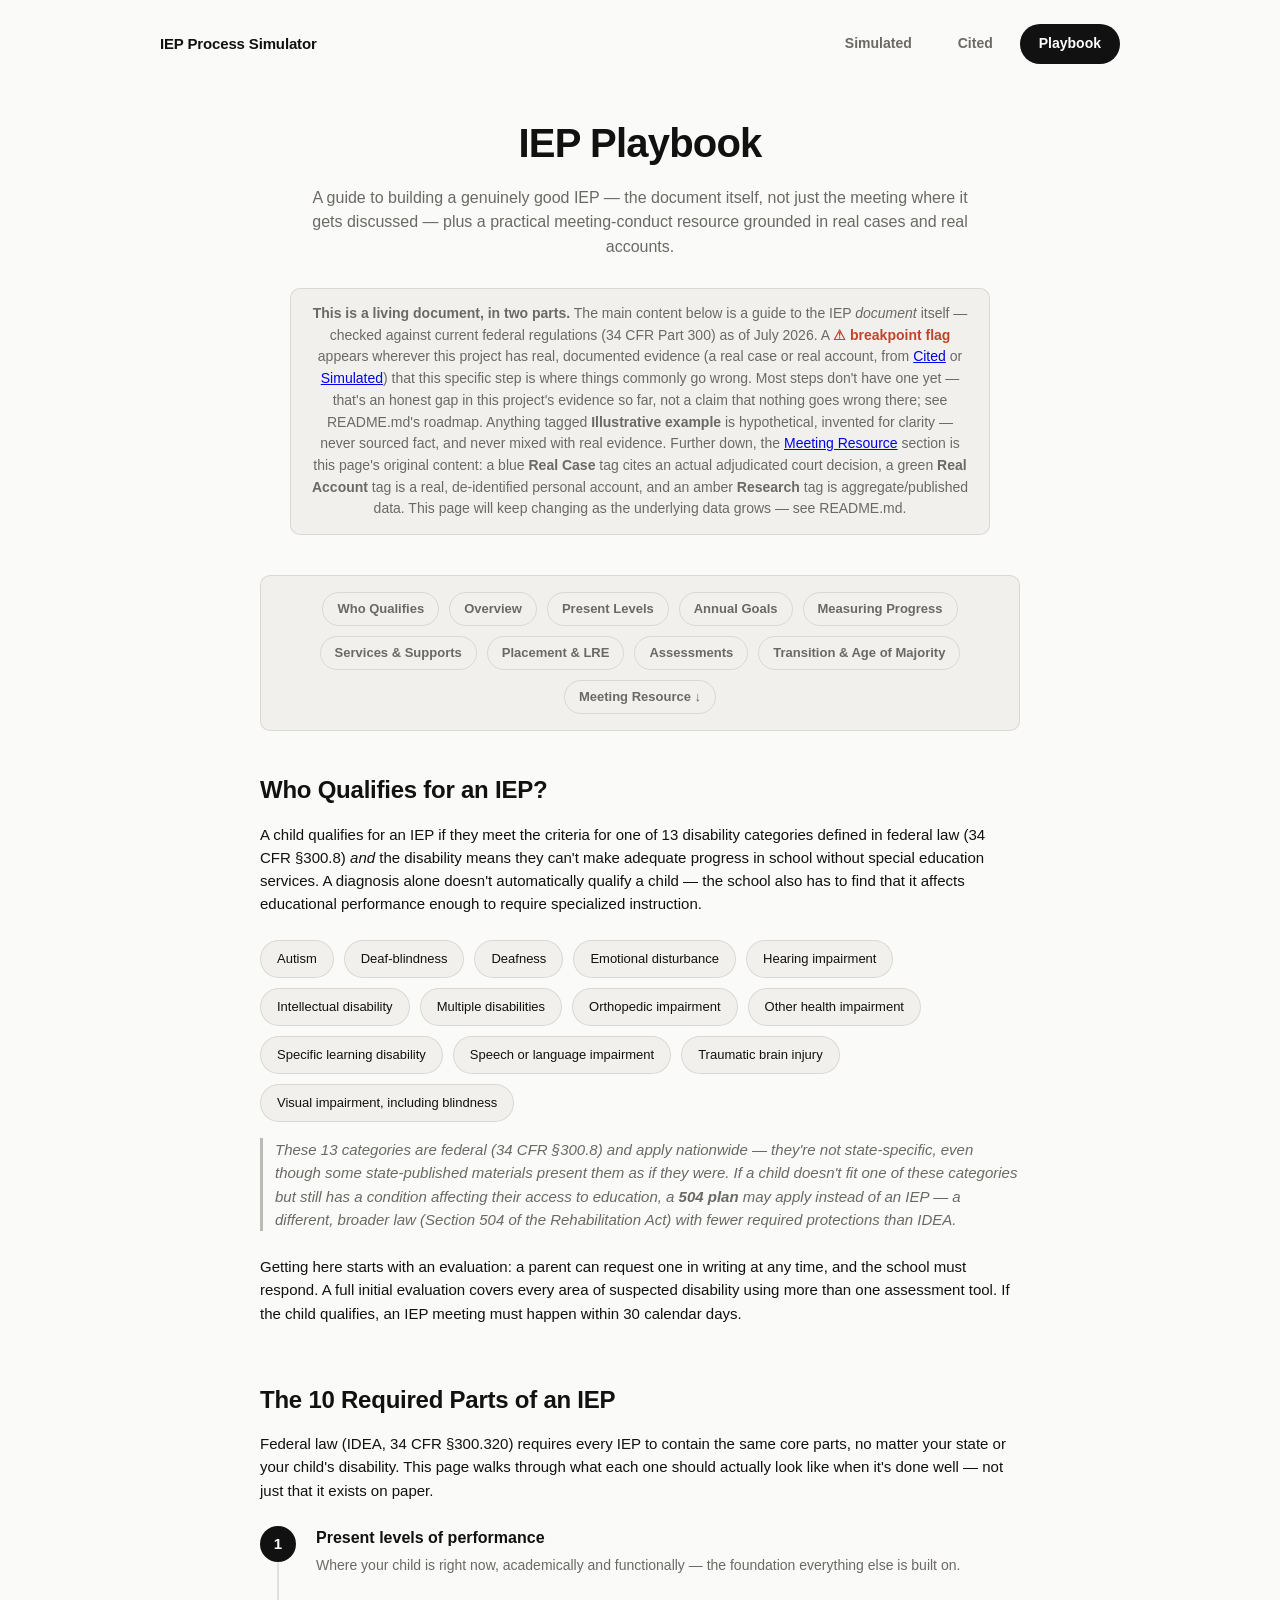
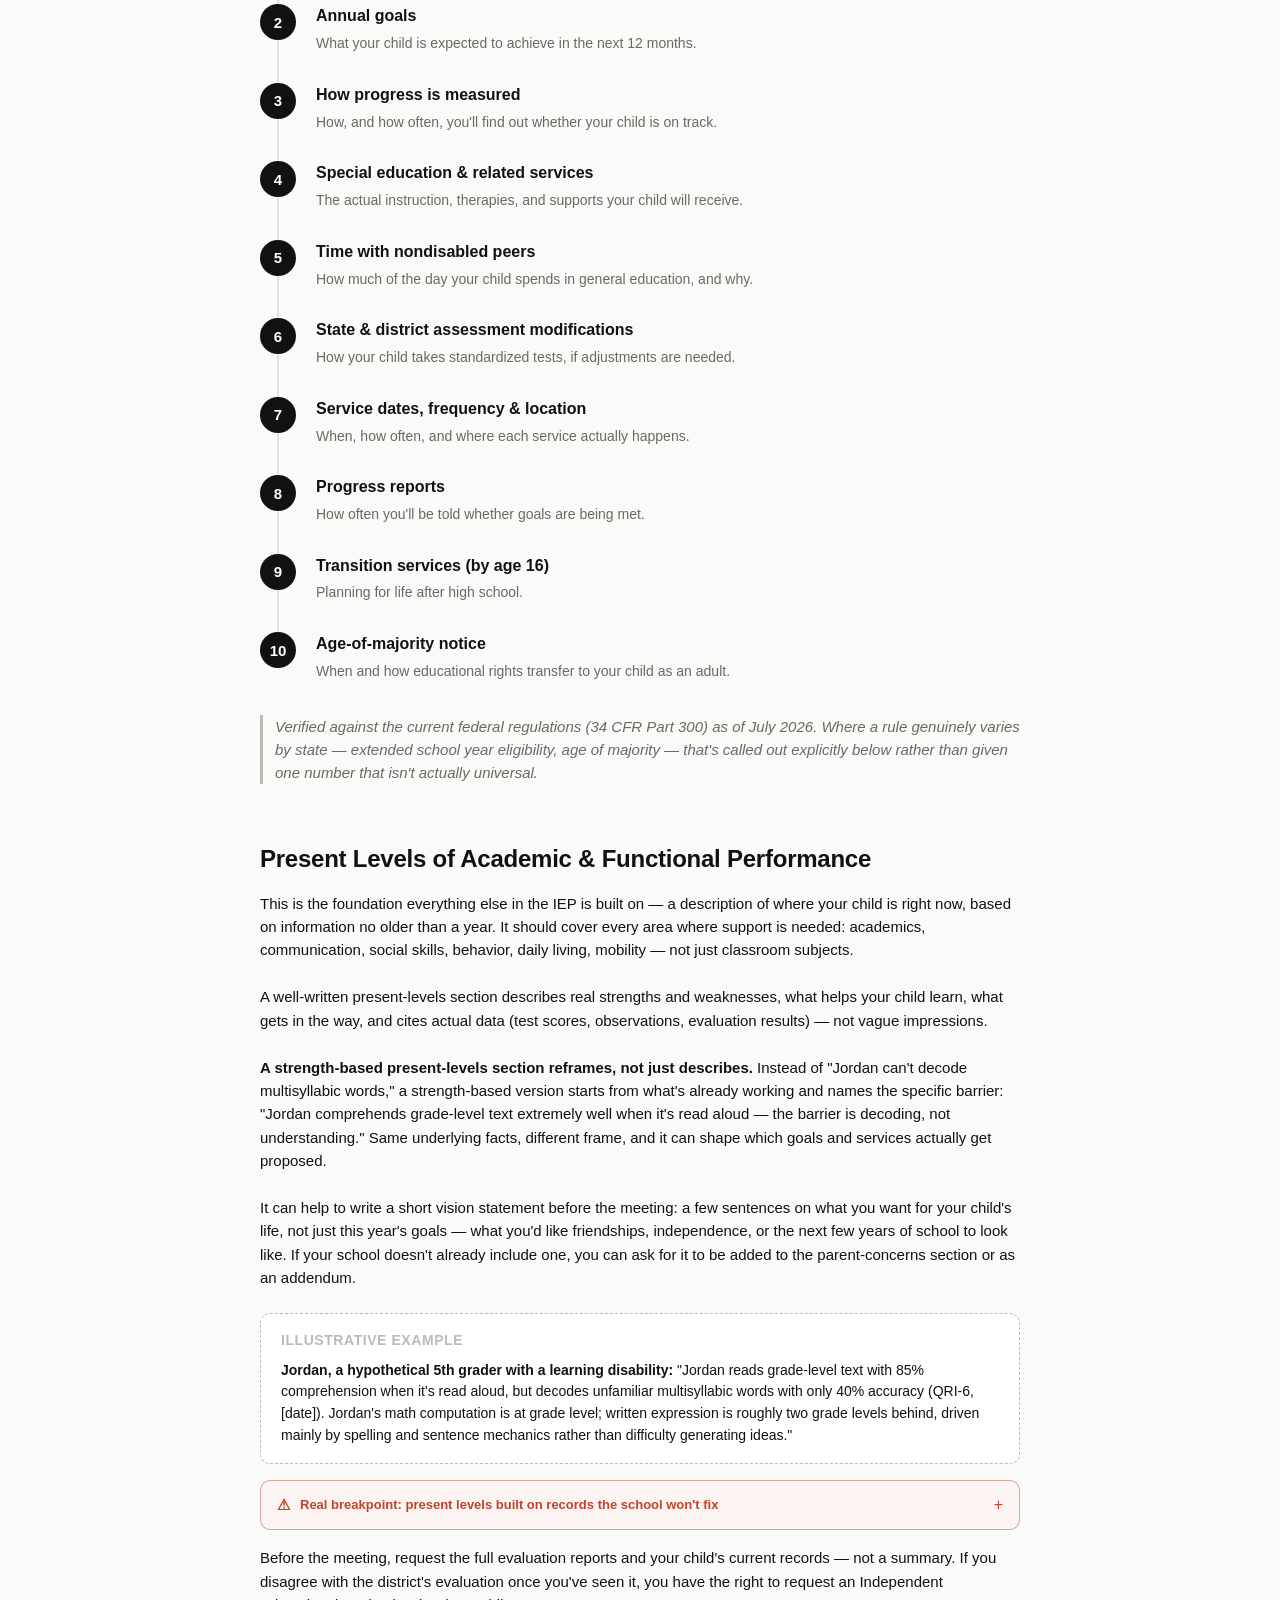
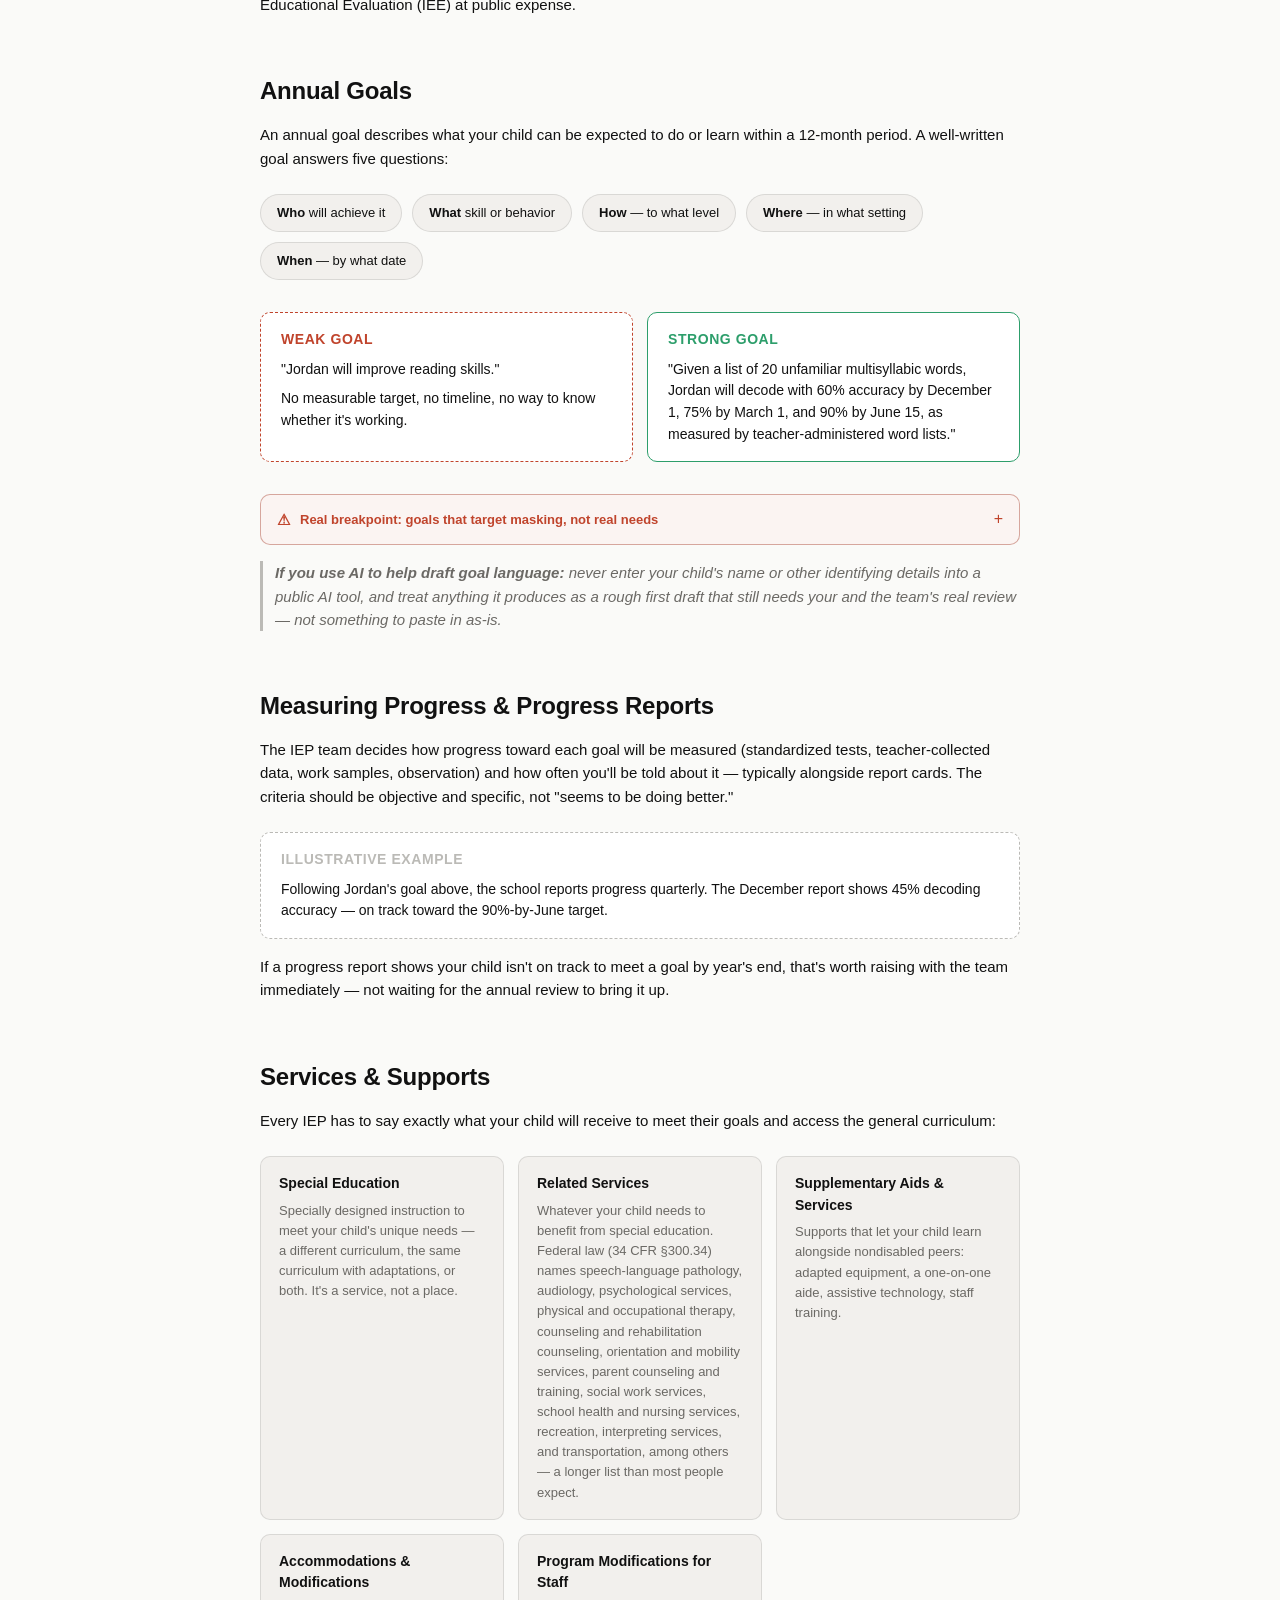
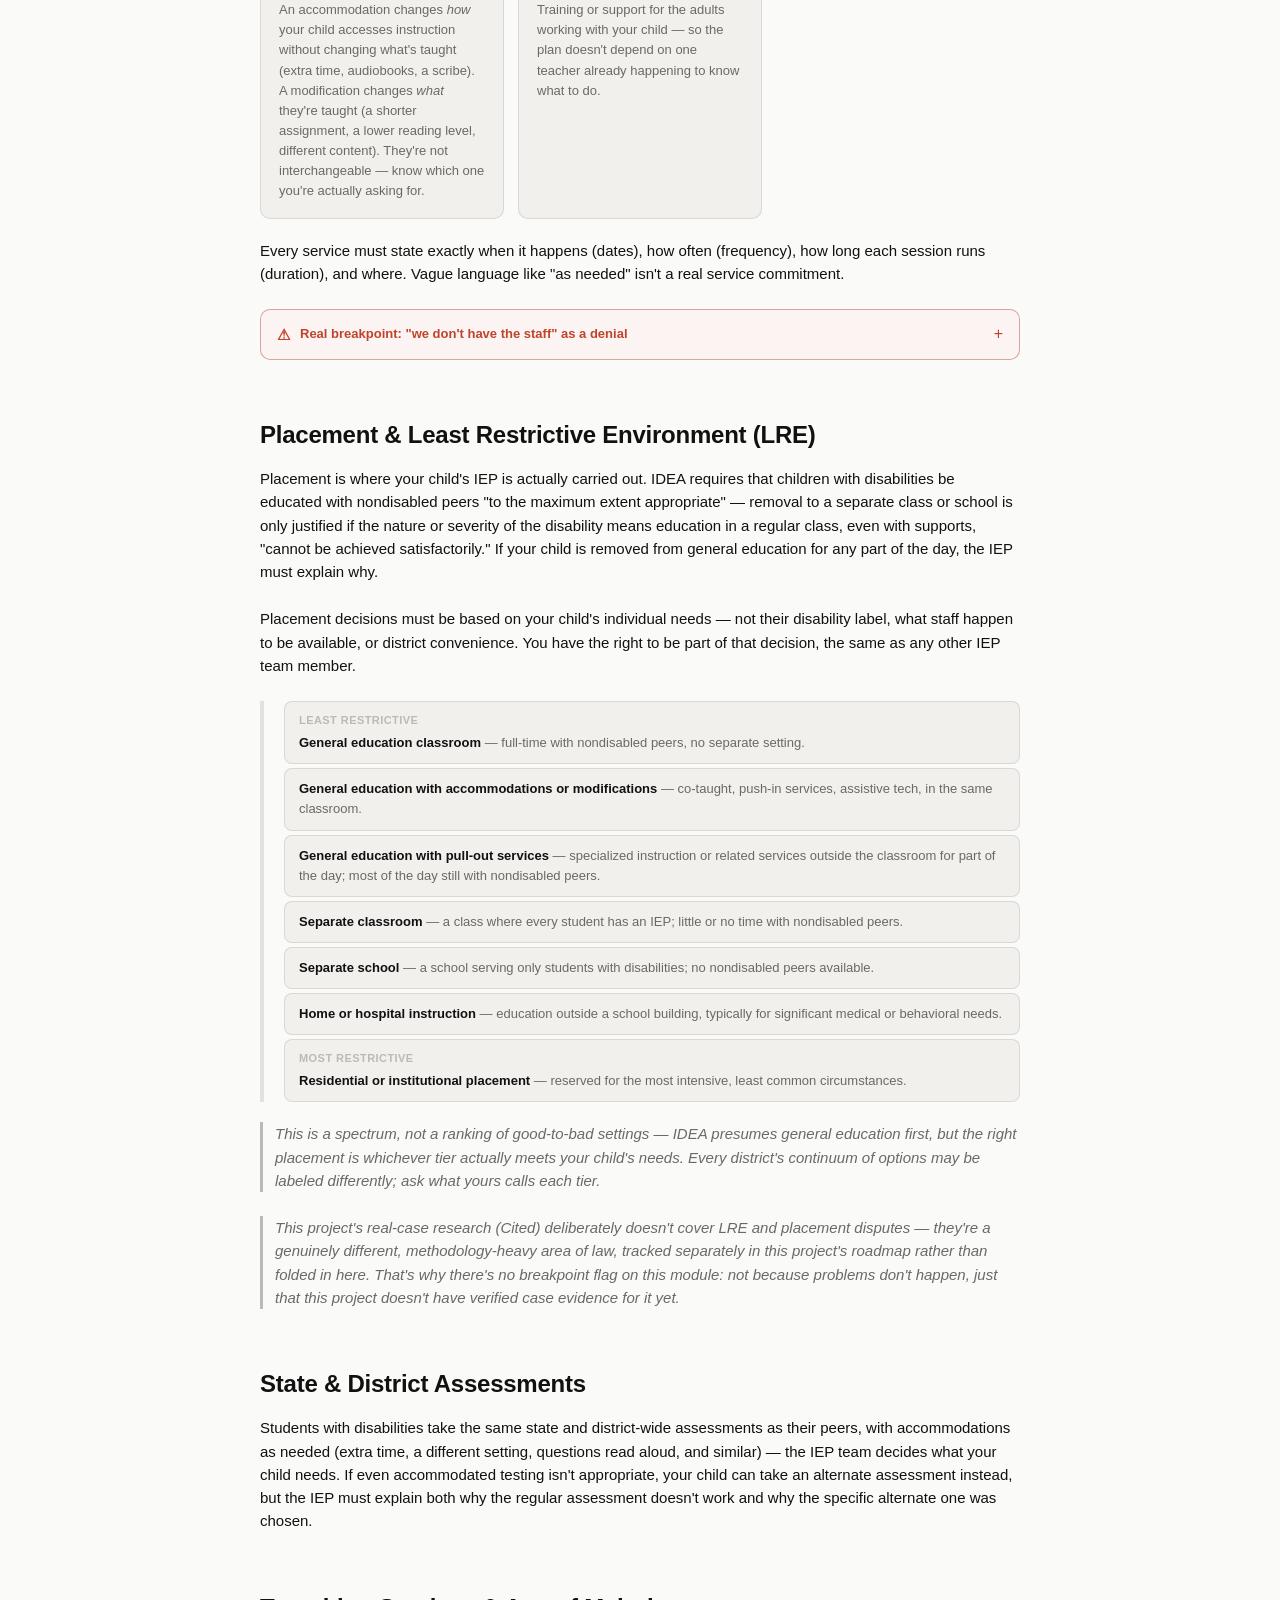
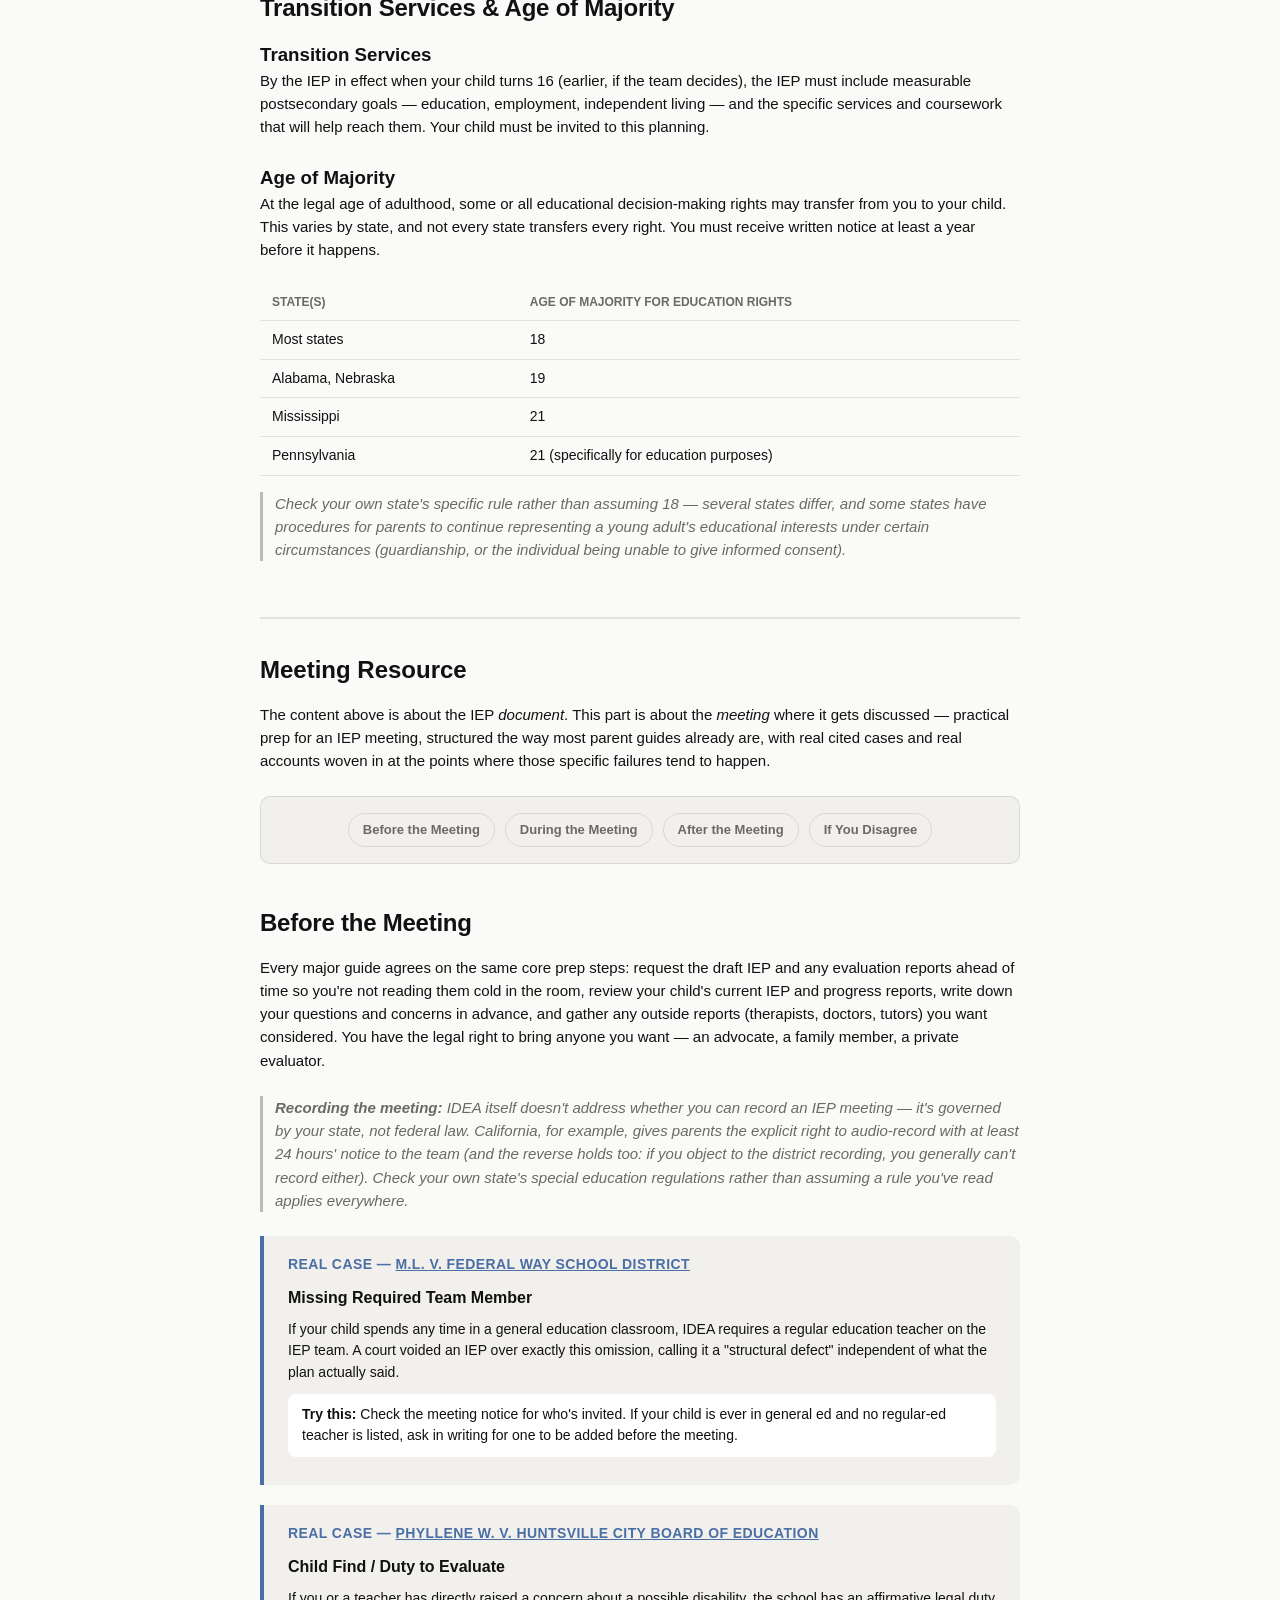
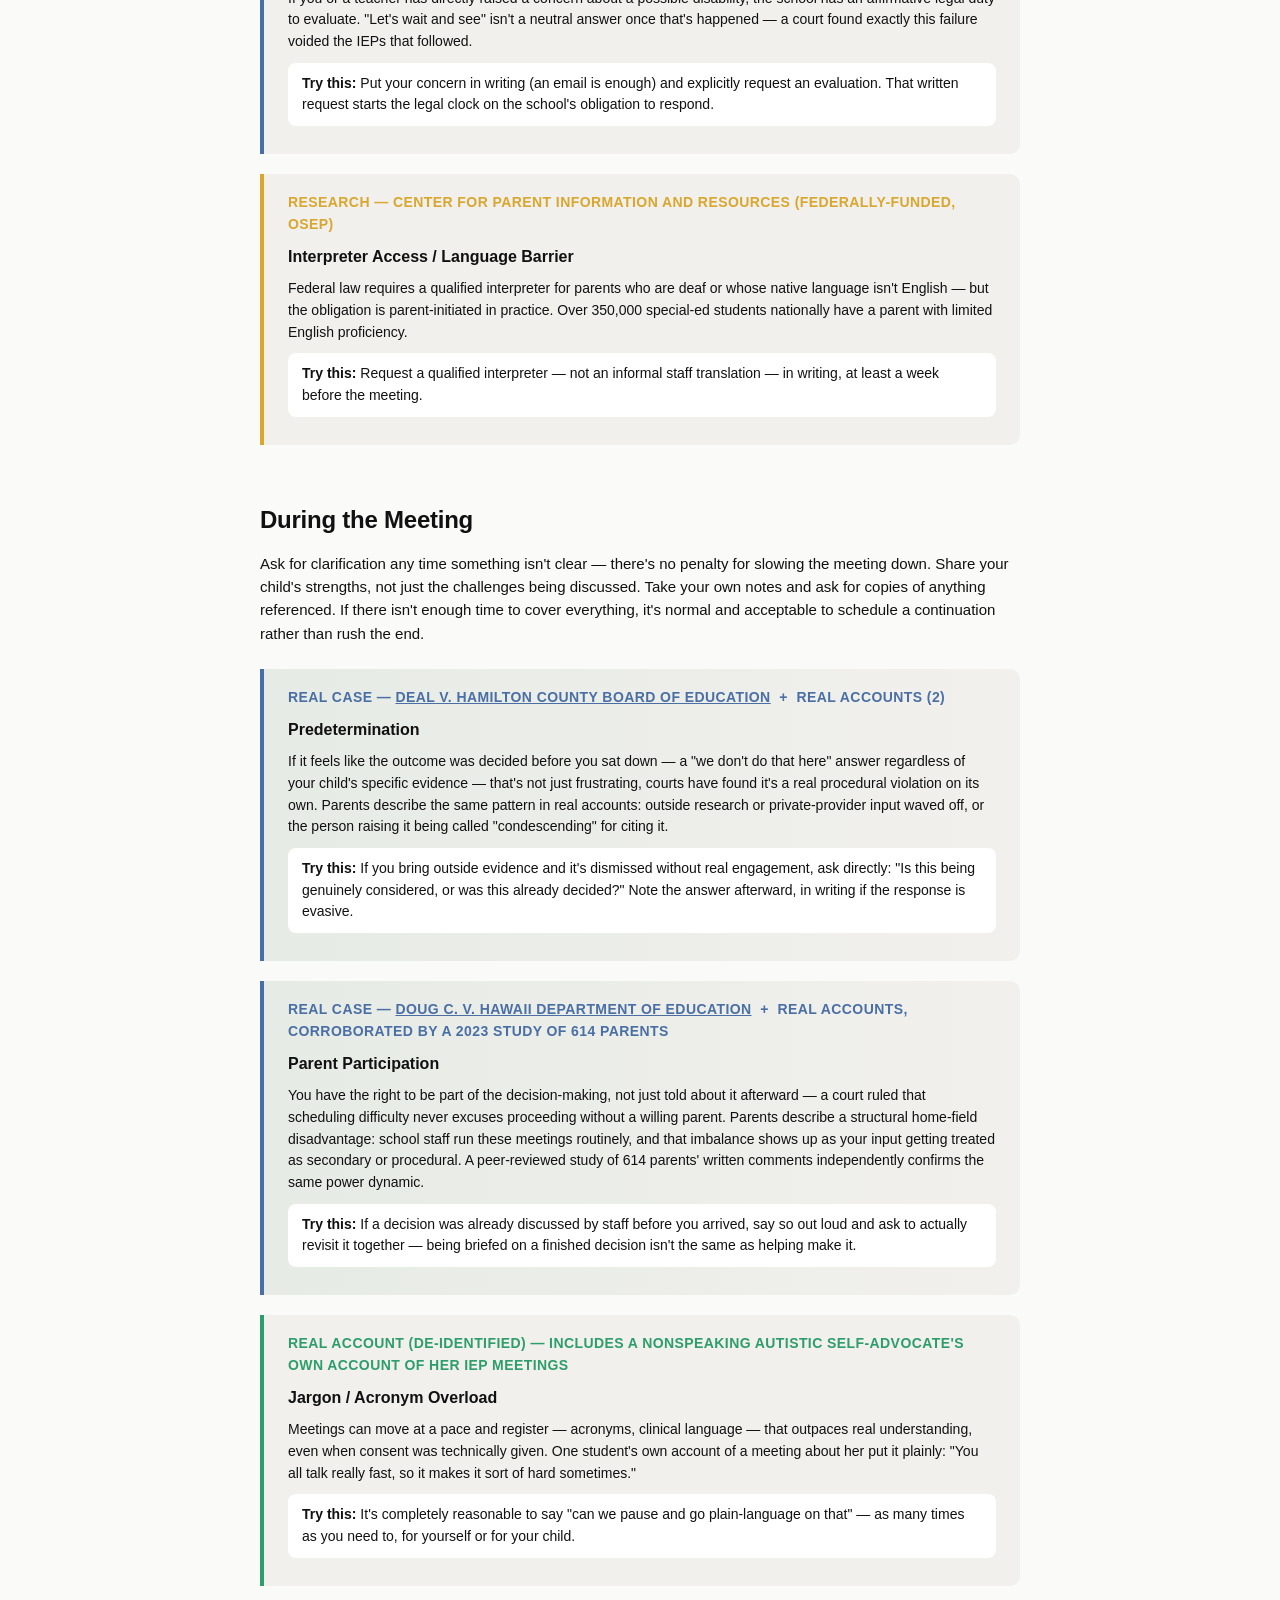
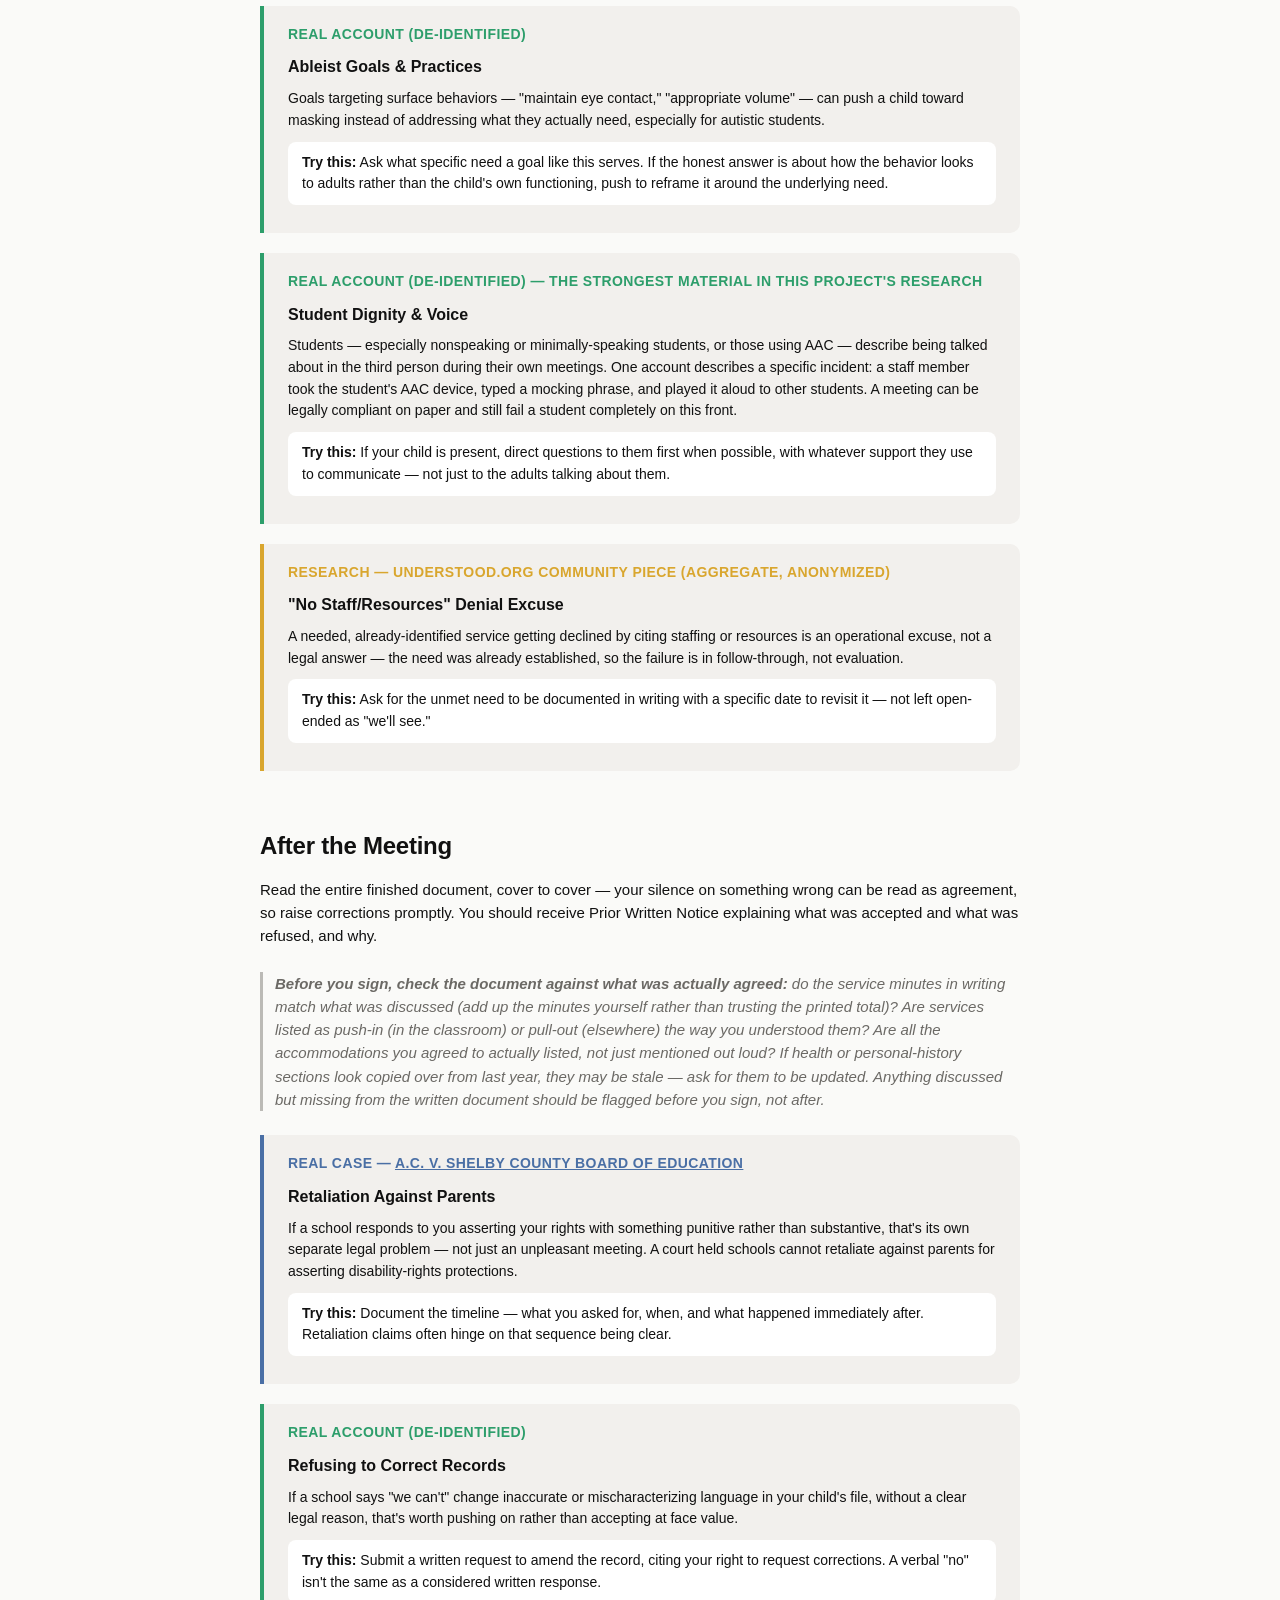
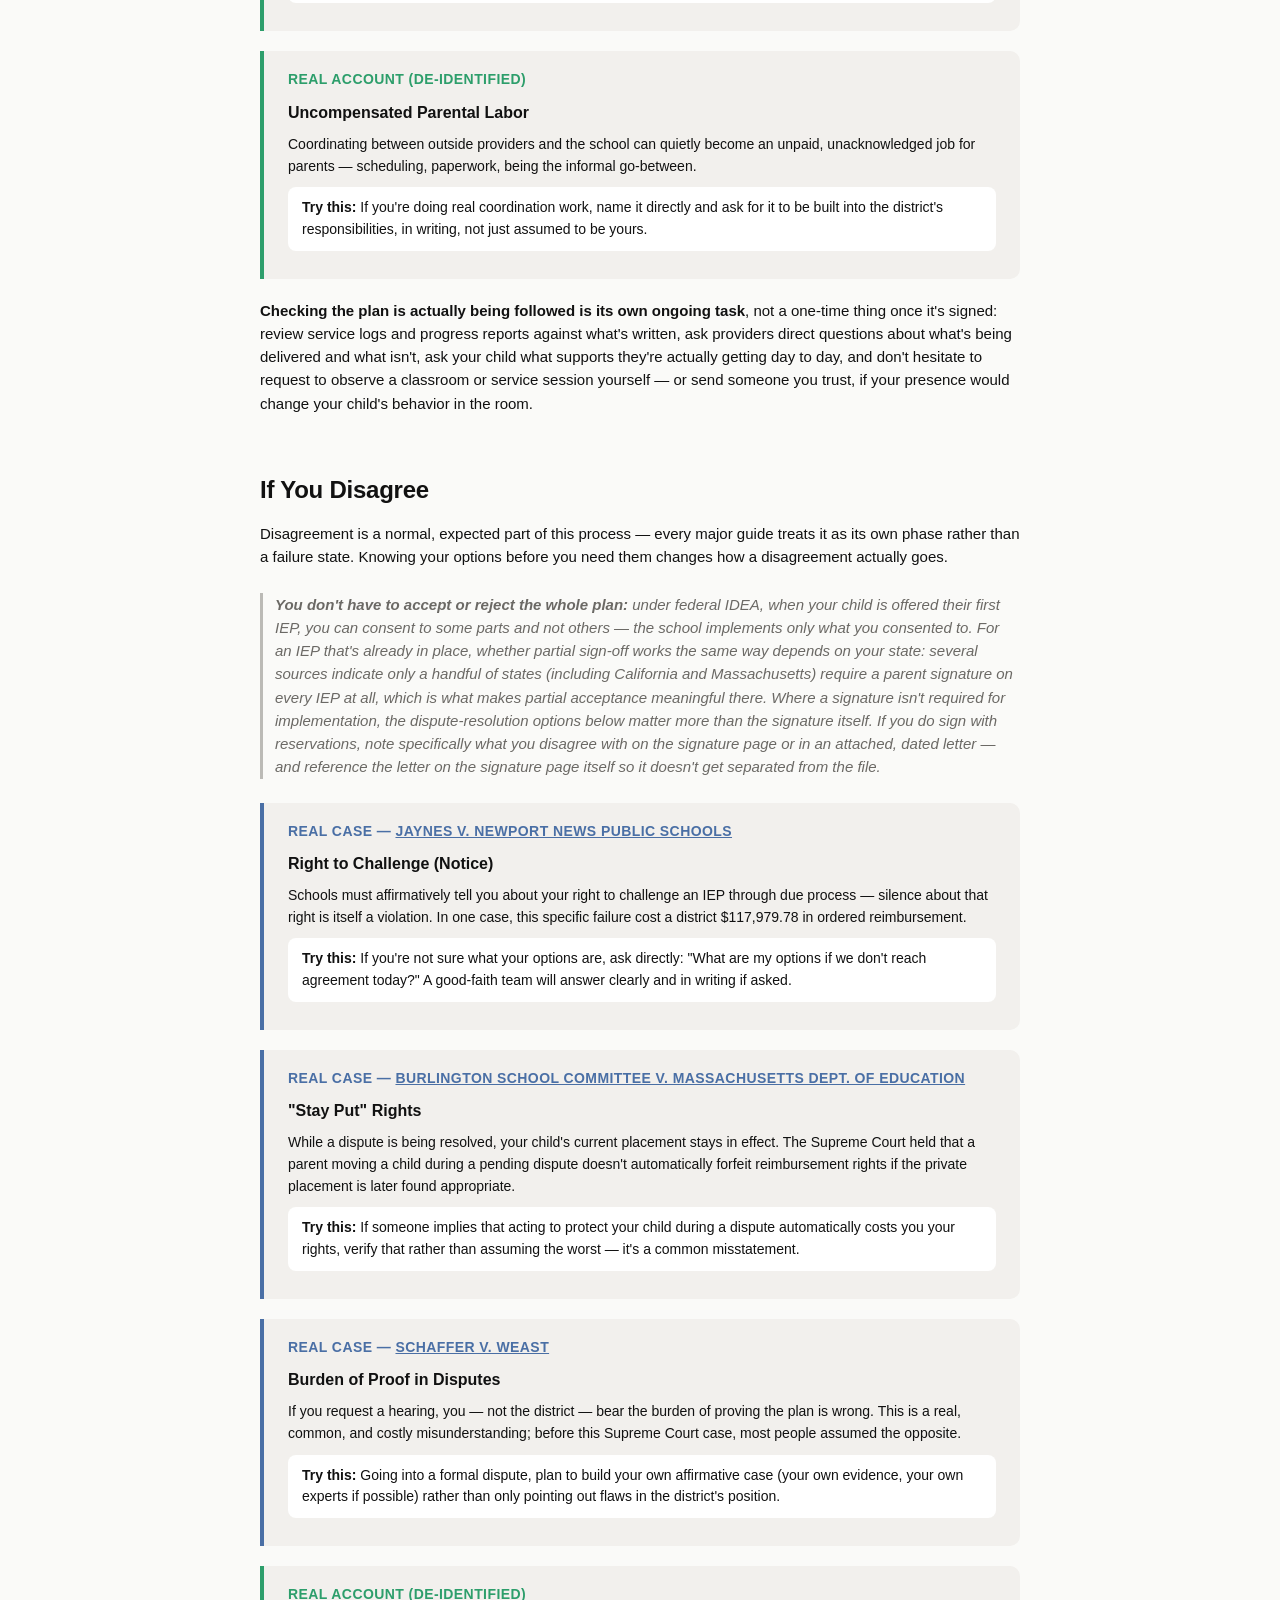
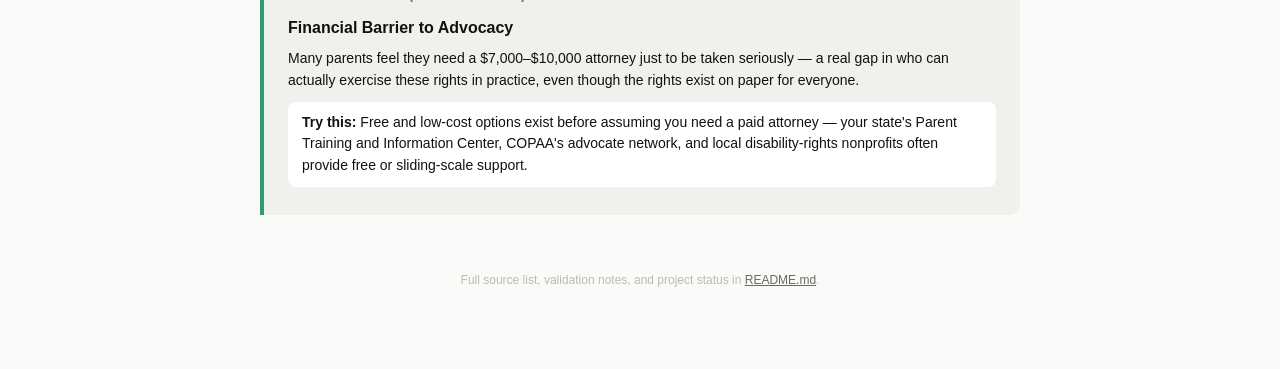
==== commit 9b703b9e: "Add 9 verified additions to Playbook from a third-party comparison packet Read Undivided's IEP Prep " ====
--- a/playbook.html
+++ b/playbook.html
@@ -28,6 +28,7 @@
 
 <main class="playbook">
   <nav class="playbook-toc" aria-label="Table of contents">
+    <a href="#eligibility">Who Qualifies</a>
     <a href="#overview">Overview</a>
     <a href="#present-levels">Present Levels</a>
     <a href="#goals">Annual Goals</a>
@@ -39,6 +40,28 @@
     <a href="#meeting-resource">Meeting Resource &darr;</a>
   </nav>
 
+  <section id="eligibility" class="playbook-section">
+    <h2>Who Qualifies for an IEP?</h2>
+    <p>A child qualifies for an IEP if they meet the criteria for one of 13 disability categories defined in federal law (34 CFR &sect;300.8) <em>and</em> the disability means they can't make adequate progress in school without special education services. A diagnosis alone doesn't automatically qualify a child &mdash; the school also has to find that it affects educational performance enough to require specialized instruction.</p>
+    <div class="goal-formula">
+      <span class="goal-formula__part">Autism</span>
+      <span class="goal-formula__part">Deaf-blindness</span>
+      <span class="goal-formula__part">Deafness</span>
+      <span class="goal-formula__part">Emotional disturbance</span>
+      <span class="goal-formula__part">Hearing impairment</span>
+      <span class="goal-formula__part">Intellectual disability</span>
+      <span class="goal-formula__part">Multiple disabilities</span>
+      <span class="goal-formula__part">Orthopedic impairment</span>
+      <span class="goal-formula__part">Other health impairment</span>
+      <span class="goal-formula__part">Specific learning disability</span>
+      <span class="goal-formula__part">Speech or language impairment</span>
+      <span class="goal-formula__part">Traumatic brain injury</span>
+      <span class="goal-formula__part">Visual impairment, including blindness</span>
+    </div>
+    <p class="aside-note">These 13 categories are federal (34 CFR &sect;300.8) and apply nationwide &mdash; they're not state-specific, even though some state-published materials present them as if they were. If a child doesn't fit one of these categories but still has a condition affecting their access to education, a <strong>504 plan</strong> may apply instead of an IEP &mdash; a different, broader law (Section 504 of the Rehabilitation Act) with fewer required protections than IDEA.</p>
+    <p>Getting here starts with an evaluation: a parent can request one in writing at any time, and the school must respond. A full initial evaluation covers every area of suspected disability using more than one assessment tool. If the child qualifies, an IEP meeting must happen within 30 calendar days.</p>
+  </section>
+
   <section id="overview" class="playbook-section">
     <h2>The 10 Required Parts of an IEP</h2>
     <p>Federal law (IDEA, 34 CFR &sect;300.320) requires every IEP to contain the same core parts, no matter your state or your child's disability. This page walks through what each one should actually look like when it's done well &mdash; not just that it exists on paper.</p>
@@ -121,6 +144,10 @@
     <h2>Present Levels of Academic &amp; Functional Performance</h2>
     <p>This is the foundation everything else in the IEP is built on &mdash; a description of where your child is right now, based on information no older than a year. It should cover every area where support is needed: academics, communication, social skills, behavior, daily living, mobility &mdash; not just classroom subjects.</p>
     <p>A well-written present-levels section describes real strengths and weaknesses, what helps your child learn, what gets in the way, and cites actual data (test scores, observations, evaluation results) &mdash; not vague impressions.</p>
+
+    <p><strong>A strength-based present-levels section reframes, not just describes.</strong> Instead of "Jordan can't decode multisyllabic words," a strength-based version starts from what's already working and names the specific barrier: "Jordan comprehends grade-level text extremely well when it's read aloud &mdash; the barrier is decoding, not understanding." Same underlying facts, different frame, and it can shape which goals and services actually get proposed.</p>
+
+    <p>It can help to write a short vision statement before the meeting: a few sentences on what you want for your child's life, not just this year's goals &mdash; what you'd like friendships, independence, or the next few years of school to look like. If your school doesn't already include one, you can ask for it to be added to the parent-concerns section or as an addendum.</p>
 
     <div class="example-box">
       <p class="example-box__tag">Illustrative example</p>
@@ -192,7 +219,7 @@
       </div>
       <div class="plan-card">
         <h4>Related Services</h4>
-        <p>Speech-language therapy, occupational or physical therapy, counseling, transportation, and more &mdash; whatever your child needs to benefit from special education.</p>
+        <p>Whatever your child needs to benefit from special education. Federal law (34 CFR &sect;300.34) names speech-language pathology, audiology, psychological services, physical and occupational therapy, counseling and rehabilitation counseling, orientation and mobility services, parent counseling and training, social work services, school health and nursing services, recreation, interpreting services, and transportation, among others &mdash; a longer list than most people expect.</p>
       </div>
       <div class="plan-card">
         <h4>Supplementary Aids &amp; Services</h4>
@@ -200,7 +227,7 @@
       </div>
       <div class="plan-card">
         <h4>Accommodations &amp; Modifications</h4>
-        <p>Changes to how your child accesses instruction (extra time, audiobooks, oral responses) or, when needed, to what's actually being taught.</p>
+        <p>An accommodation changes <em>how</em> your child accesses instruction without changing what's taught (extra time, audiobooks, a scribe). A modification changes <em>what</em> they're taught (a shorter assignment, a lower reading level, different content). They're not interchangeable &mdash; know which one you're actually asking for.</p>
       </div>
       <div class="plan-card">
         <h4>Program Modifications for Staff</h4>
@@ -222,6 +249,34 @@
     <h2>Placement &amp; Least Restrictive Environment (LRE)</h2>
     <p>Placement is where your child's IEP is actually carried out. IDEA requires that children with disabilities be educated with nondisabled peers "to the maximum extent appropriate" &mdash; removal to a separate class or school is only justified if the nature or severity of the disability means education in a regular class, even with supports, "cannot be achieved satisfactorily." If your child is removed from general education for any part of the day, the IEP must explain why.</p>
     <p>Placement decisions must be based on your child's individual needs &mdash; not their disability label, what staff happen to be available, or district convenience. You have the right to be part of that decision, the same as any other IEP team member.</p>
+
+    <div class="lre-ladder">
+      <div class="lre-ladder__rung">
+        <span class="lre-ladder__label">Least restrictive</span>
+        <p><strong>General education classroom</strong> &mdash; full-time with nondisabled peers, no separate setting.</p>
+      </div>
+      <div class="lre-ladder__rung">
+        <p><strong>General education with accommodations or modifications</strong> &mdash; co-taught, push-in services, assistive tech, in the same classroom.</p>
+      </div>
+      <div class="lre-ladder__rung">
+        <p><strong>General education with pull-out services</strong> &mdash; specialized instruction or related services outside the classroom for part of the day; most of the day still with nondisabled peers.</p>
+      </div>
+      <div class="lre-ladder__rung">
+        <p><strong>Separate classroom</strong> &mdash; a class where every student has an IEP; little or no time with nondisabled peers.</p>
+      </div>
+      <div class="lre-ladder__rung">
+        <p><strong>Separate school</strong> &mdash; a school serving only students with disabilities; no nondisabled peers available.</p>
+      </div>
+      <div class="lre-ladder__rung">
+        <p><strong>Home or hospital instruction</strong> &mdash; education outside a school building, typically for significant medical or behavioral needs.</p>
+      </div>
+      <div class="lre-ladder__rung">
+        <span class="lre-ladder__label">Most restrictive</span>
+        <p><strong>Residential or institutional placement</strong> &mdash; reserved for the most intensive, least common circumstances.</p>
+      </div>
+    </div>
+    <p class="aside-note">This is a spectrum, not a ranking of good-to-bad settings &mdash; IDEA presumes general education first, but the right placement is whichever tier actually meets your child's needs. Every district's continuum of options may be labeled differently; ask what yours calls each tier.</p>
+
     <p class="aside-note">This project's real-case research (Cited) deliberately doesn't cover LRE and placement disputes &mdash; they're a genuinely different, methodology-heavy area of law, tracked separately in this project's roadmap rather than folded in here. That's why there's no breakpoint flag on this module: not because problems don't happen, just that this project doesn't have verified case evidence for it yet.</p>
   </section>
 
@@ -263,6 +318,8 @@
     <h2>Before the Meeting</h2>
     <p>Every major guide agrees on the same core prep steps: request the draft IEP and any evaluation reports ahead of time so you're not reading them cold in the room, review your child's current IEP and progress reports, write down your questions and concerns in advance, and gather any outside reports (therapists, doctors, tutors) you want considered. You have the legal right to bring anyone you want &mdash; an advocate, a family member, a private evaluator.</p>
 
+    <p class="aside-note"><strong>Recording the meeting:</strong> IDEA itself doesn't address whether you can record an IEP meeting &mdash; it's governed by your state, not federal law. California, for example, gives parents the explicit right to audio-record with at least 24 hours' notice to the team (and the reverse holds too: if you object to the district recording, you generally can't record either). Check your own state's special education regulations rather than assuming a rule you've read applies everywhere.</p>
+
     <div class="callout callout--cited">
       <p class="callout__tag">Real case &mdash; <a href="cited.html">M.L. v. Federal Way School District</a></p>
       <h3>Missing Required Team Member</h3>
@@ -334,7 +391,9 @@
 
   <section id="after" class="playbook-section">
     <h2>After the Meeting</h2>
-    <p>Read the entire finished document, cover to cover &mdash; your silence on something wrong can be read as agreement, so raise corrections promptly. You should receive Prior Written Notice explaining what was accepted and what was refused, and why. Follow up to confirm agreed-upon actions are actually being implemented, not just written down.</p>
+    <p>Read the entire finished document, cover to cover &mdash; your silence on something wrong can be read as agreement, so raise corrections promptly. You should receive Prior Written Notice explaining what was accepted and what was refused, and why.</p>
+
+    <p class="aside-note"><strong>Before you sign, check the document against what was actually agreed:</strong> do the service minutes in writing match what was discussed (add up the minutes yourself rather than trusting the printed total)? Are services listed as push-in (in the classroom) or pull-out (elsewhere) the way you understood them? Are all the accommodations you agreed to actually listed, not just mentioned out loud? If health or personal-history sections look copied over from last year, they may be stale &mdash; ask for them to be updated. Anything discussed but missing from the written document should be flagged before you sign, not after.</p>
 
     <div class="callout callout--cited">
       <p class="callout__tag">Real case &mdash; <a href="cited.html">A.C. v. Shelby County Board of Education</a></p>
@@ -356,11 +415,15 @@
       <p>Coordinating between outside providers and the school can quietly become an unpaid, unacknowledged job for parents &mdash; scheduling, paperwork, being the informal go-between.</p>
       <p class="callout__action"><strong>Try this:</strong> If you're doing real coordination work, name it directly and ask for it to be built into the district's responsibilities, in writing, not just assumed to be yours.</p>
     </div>
+
+    <p><strong>Checking the plan is actually being followed is its own ongoing task</strong>, not a one-time thing once it's signed: review service logs and progress reports against what's written, ask providers direct questions about what's being delivered and what isn't, ask your child what supports they're actually getting day to day, and don't hesitate to request to observe a classroom or service session yourself &mdash; or send someone you trust, if your presence would change your child's behavior in the room.</p>
   </section>
 
   <section id="disagree" class="playbook-section">
     <h2>If You Disagree</h2>
     <p>Disagreement is a normal, expected part of this process &mdash; every major guide treats it as its own phase rather than a failure state. Knowing your options before you need them changes how a disagreement actually goes.</p>
+
+    <p class="aside-note"><strong>You don't have to accept or reject the whole plan:</strong> under federal IDEA, when your child is offered their <em>first</em> IEP, you can consent to some parts and not others &mdash; the school implements only what you consented to. For an IEP that's already in place, whether partial sign-off works the same way depends on your state: several sources indicate only a handful of states (including California and Massachusetts) require a parent signature on every IEP at all, which is what makes partial acceptance meaningful there. Where a signature isn't required for implementation, the dispute-resolution options below matter more than the signature itself. If you do sign with reservations, note specifically what you disagree with on the signature page or in an attached, dated letter &mdash; and reference the letter on the signature page itself so it doesn't get separated from the file.</p>
 
     <div class="callout callout--cited">
       <p class="callout__tag">Real case &mdash; <a href="cited.html">Jaynes v. Newport News Public Schools</a></p>
--- a/style.css
+++ b/style.css
@@ -564,6 +564,37 @@
 .plan-card h4 { font-size: 14px; margin: 0 0 6px; }
 .plan-card p { font-size: 13px; color: var(--muted); margin: 0; }
 
+/* LRE spectrum ladder — a spectrum (least to most restrictive), not a
+   sequence, so it deliberately does NOT reuse the numbered .process-flow
+   styling or red/green value-coded color (restrictive settings aren't
+   "bad" — IDEA just presumes LRE first). Neutral scale only. */
+.lre-ladder {
+  position: relative;
+  margin: 20px 0;
+  padding-left: 20px;
+  border-left: 4px solid var(--border);
+  display: flex;
+  flex-direction: column;
+  gap: 4px;
+}
+.lre-ladder__rung {
+  background: var(--surface);
+  border: 1px solid var(--border);
+  border-radius: 8px;
+  padding: 10px 14px;
+}
+.lre-ladder__rung p { margin: 0; font-size: 13px; color: var(--muted); }
+.lre-ladder__rung strong { color: var(--text); }
+.lre-ladder__label {
+  display: block;
+  font-size: 11px;
+  text-transform: uppercase;
+  letter-spacing: 0.04em;
+  color: var(--faint);
+  font-weight: 700;
+  margin-bottom: 4px;
+}
+
 /* Age-of-majority / state-variance table */
 .plan-table { width: 100%; border-collapse: collapse; margin: 16px 0; font-size: 14px; }
 .plan-table th, .plan-table td { text-align: left; padding: 8px 12px; border-bottom: 1px solid var(--border); }
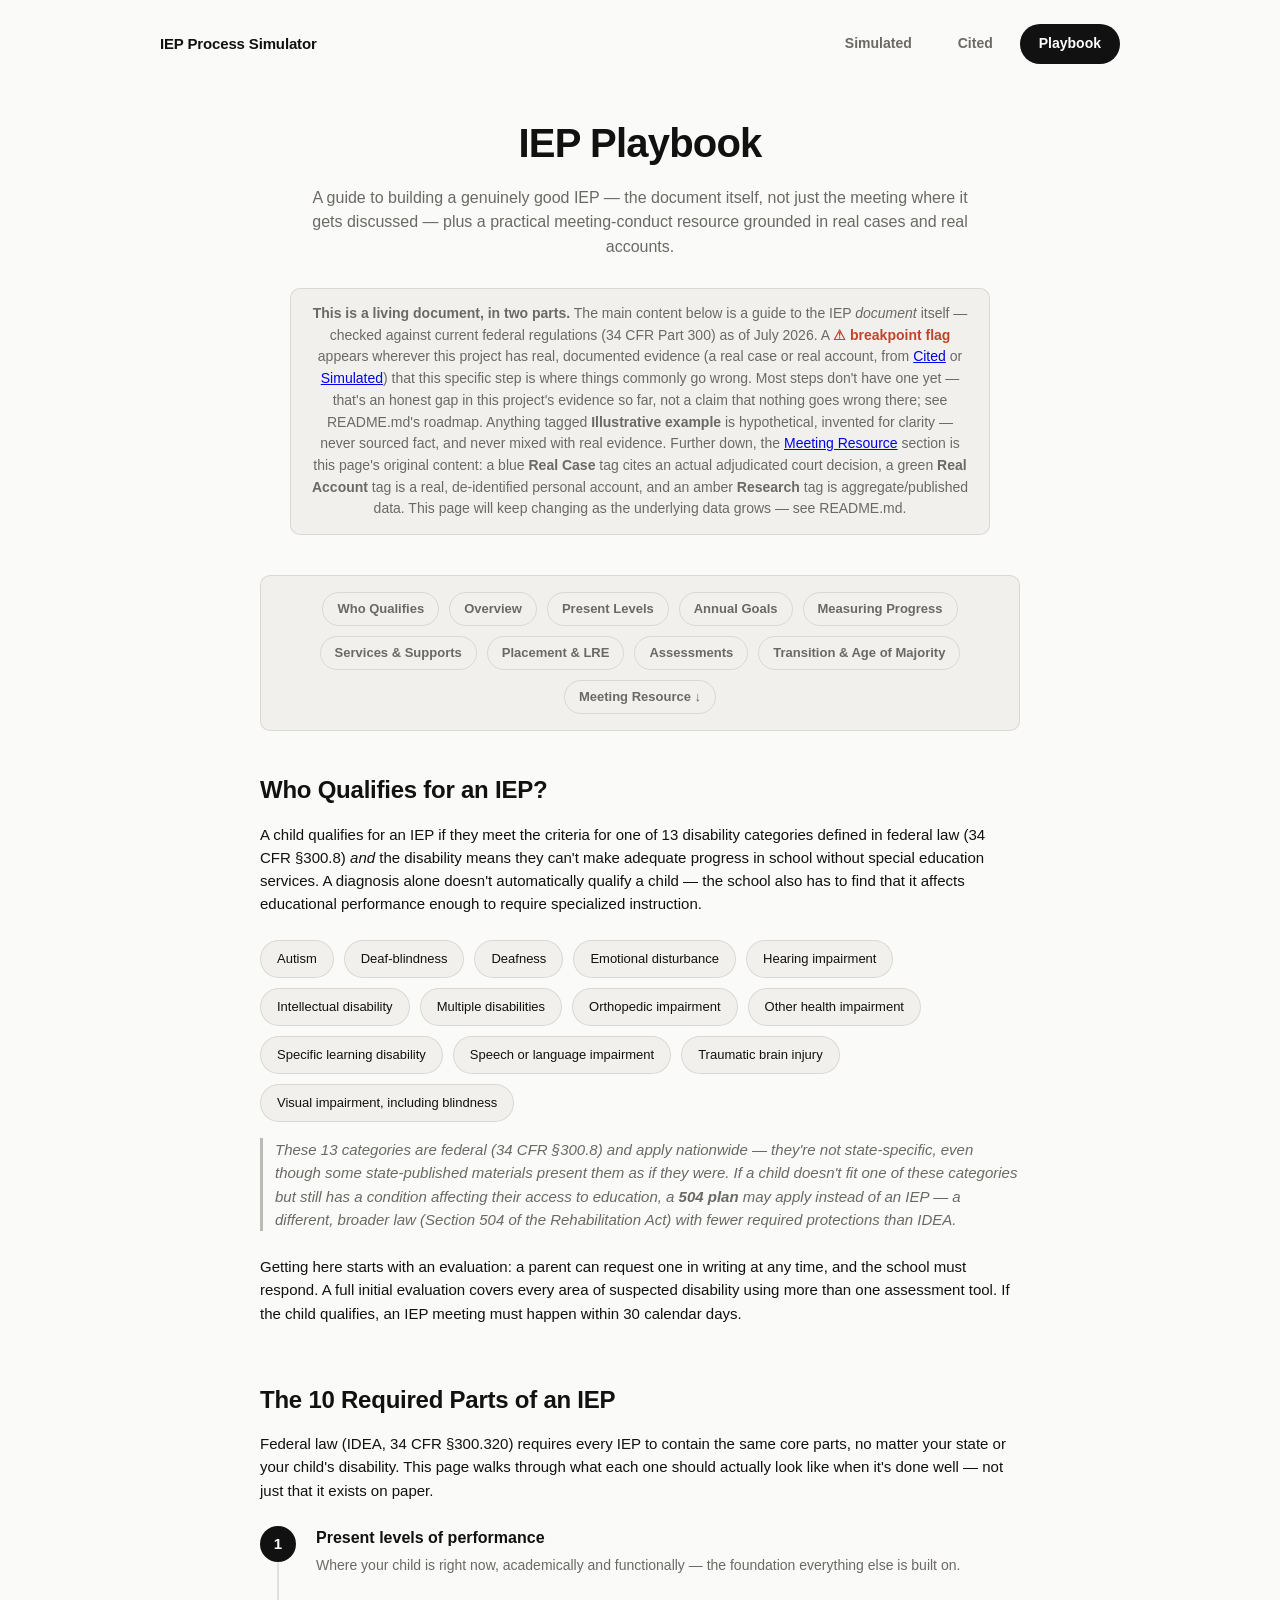
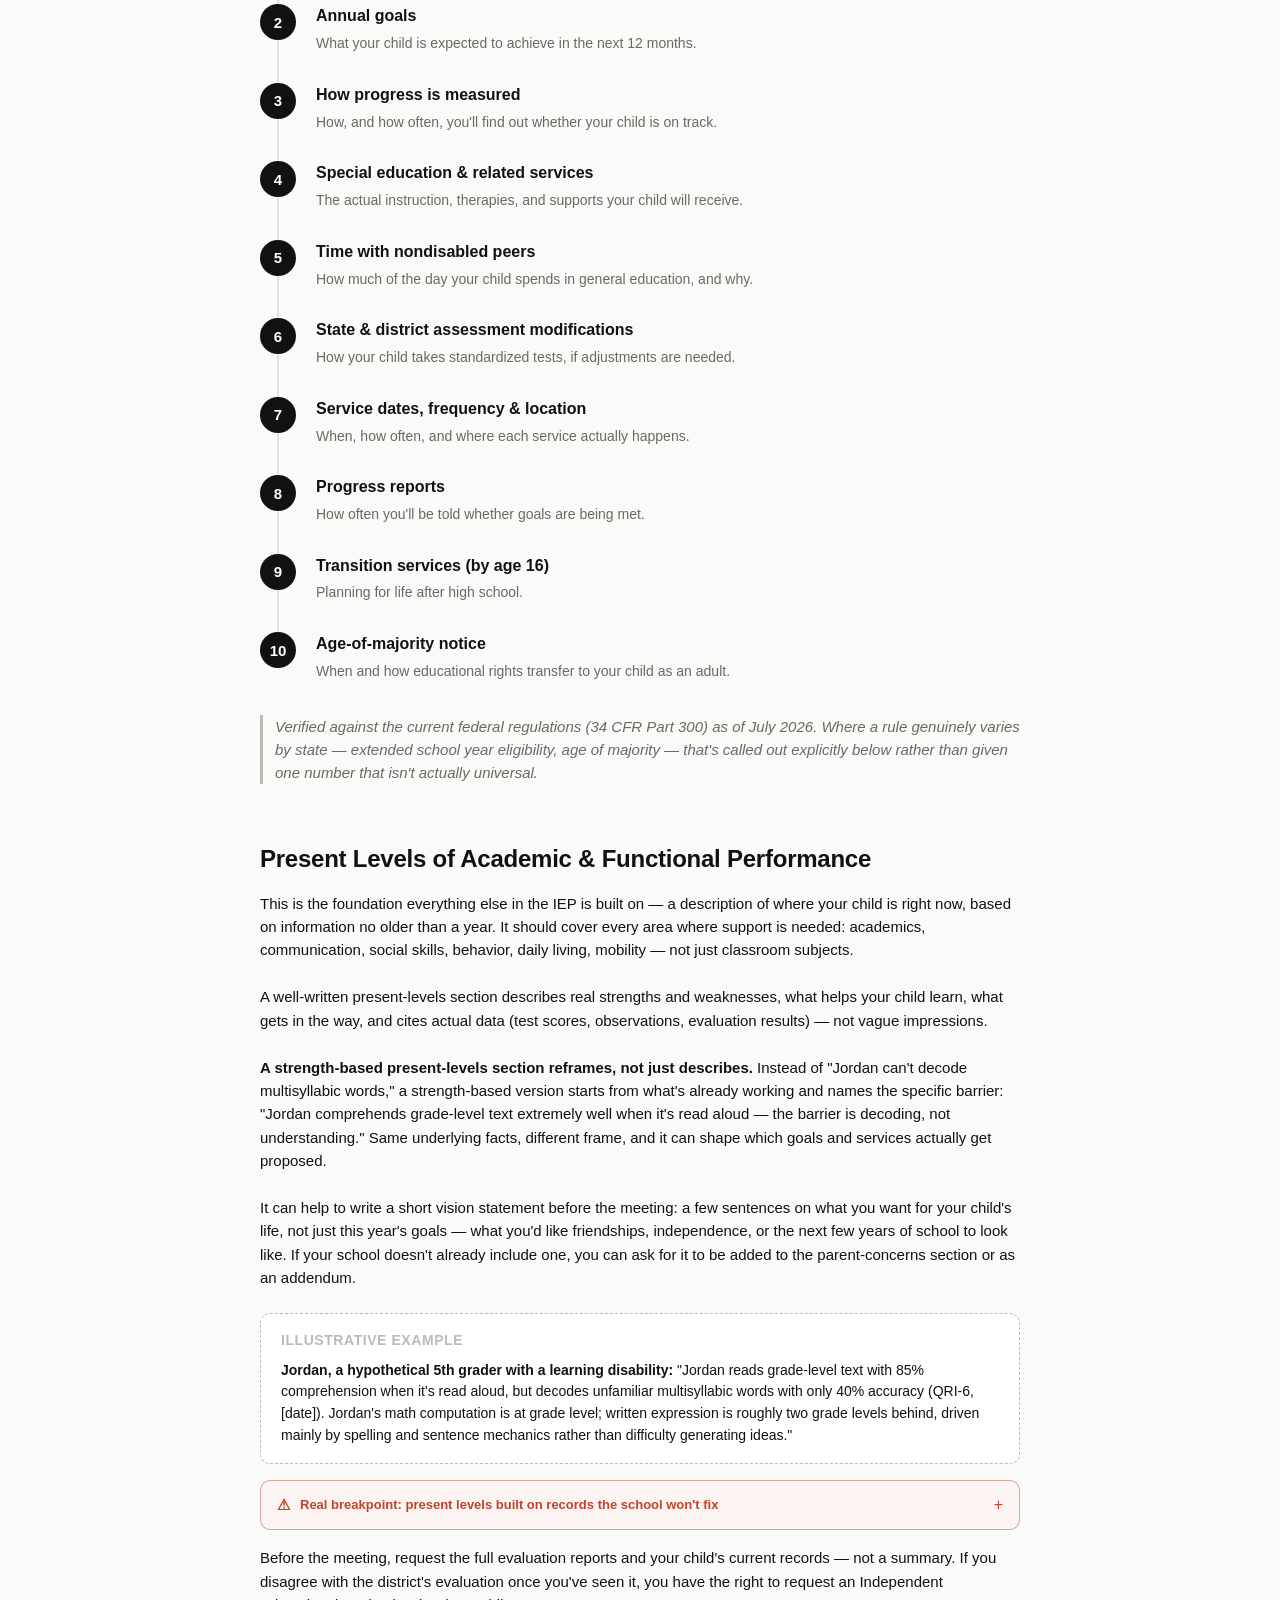
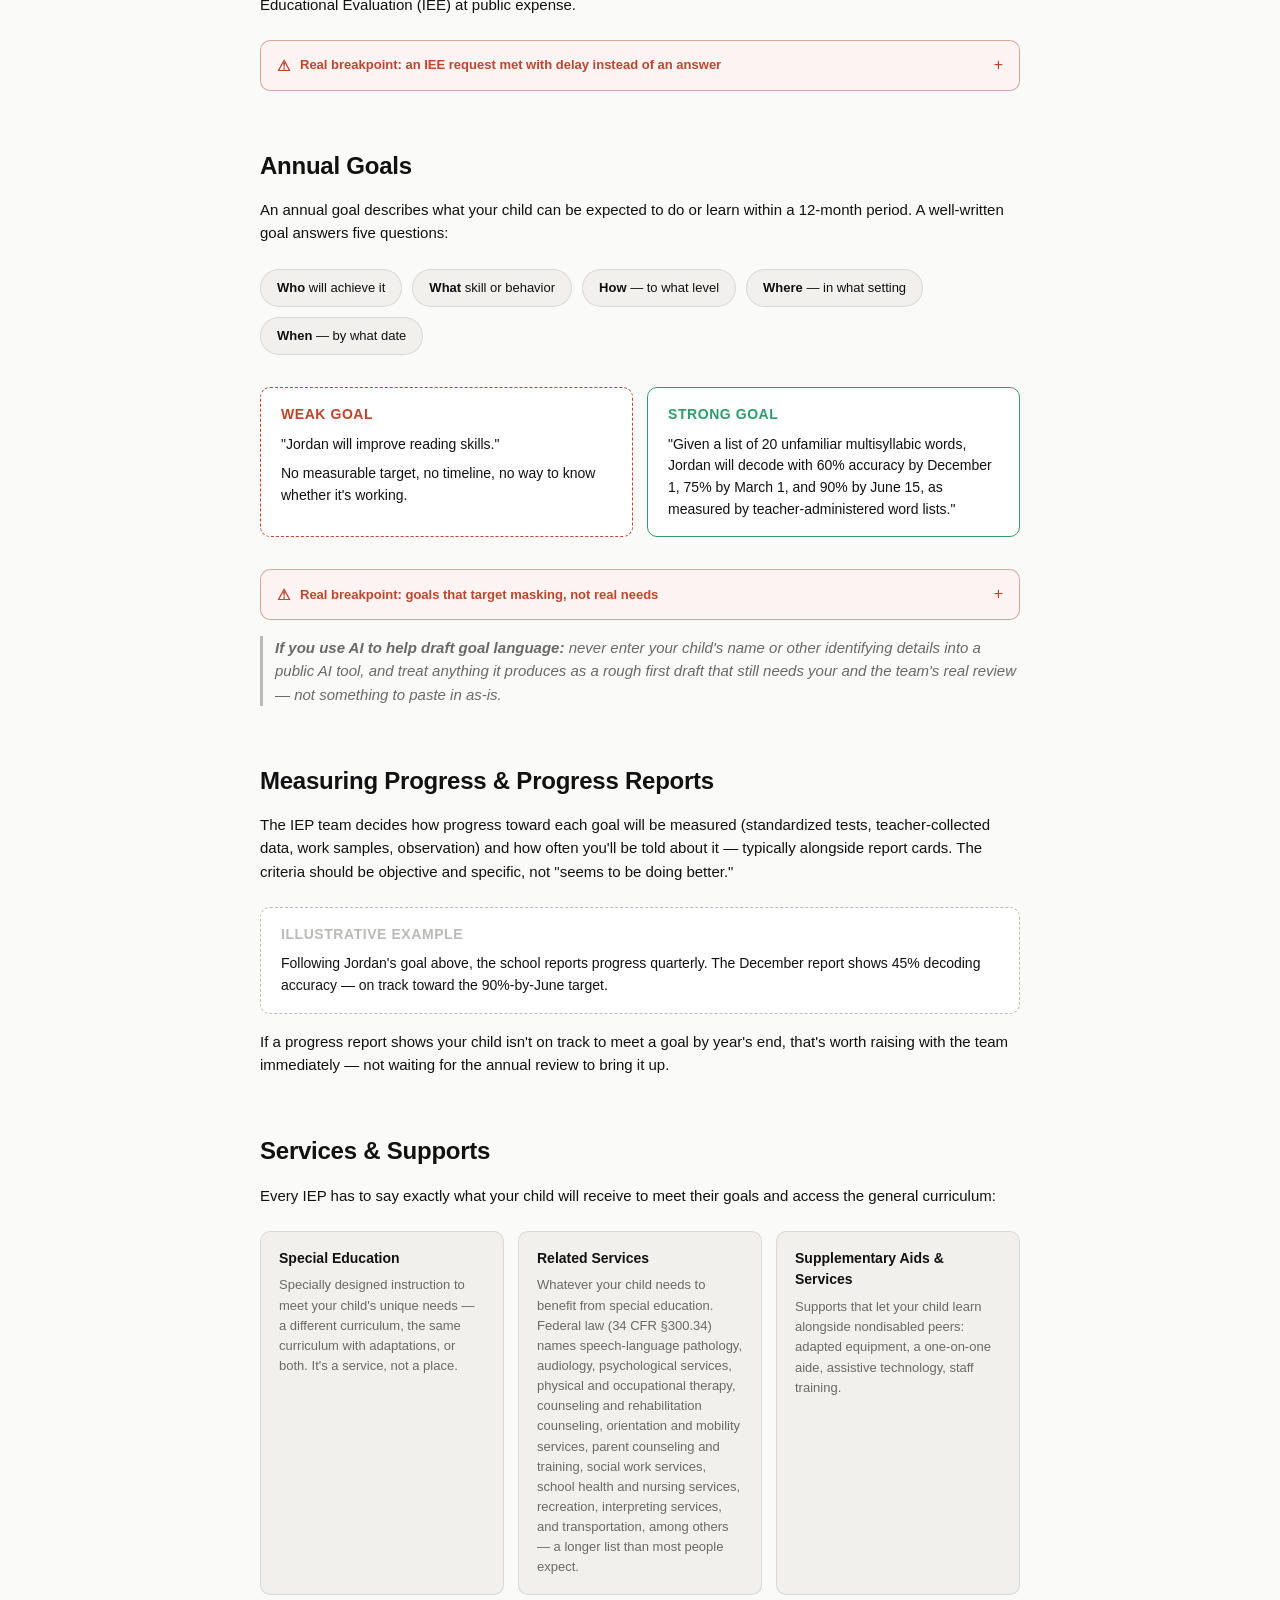
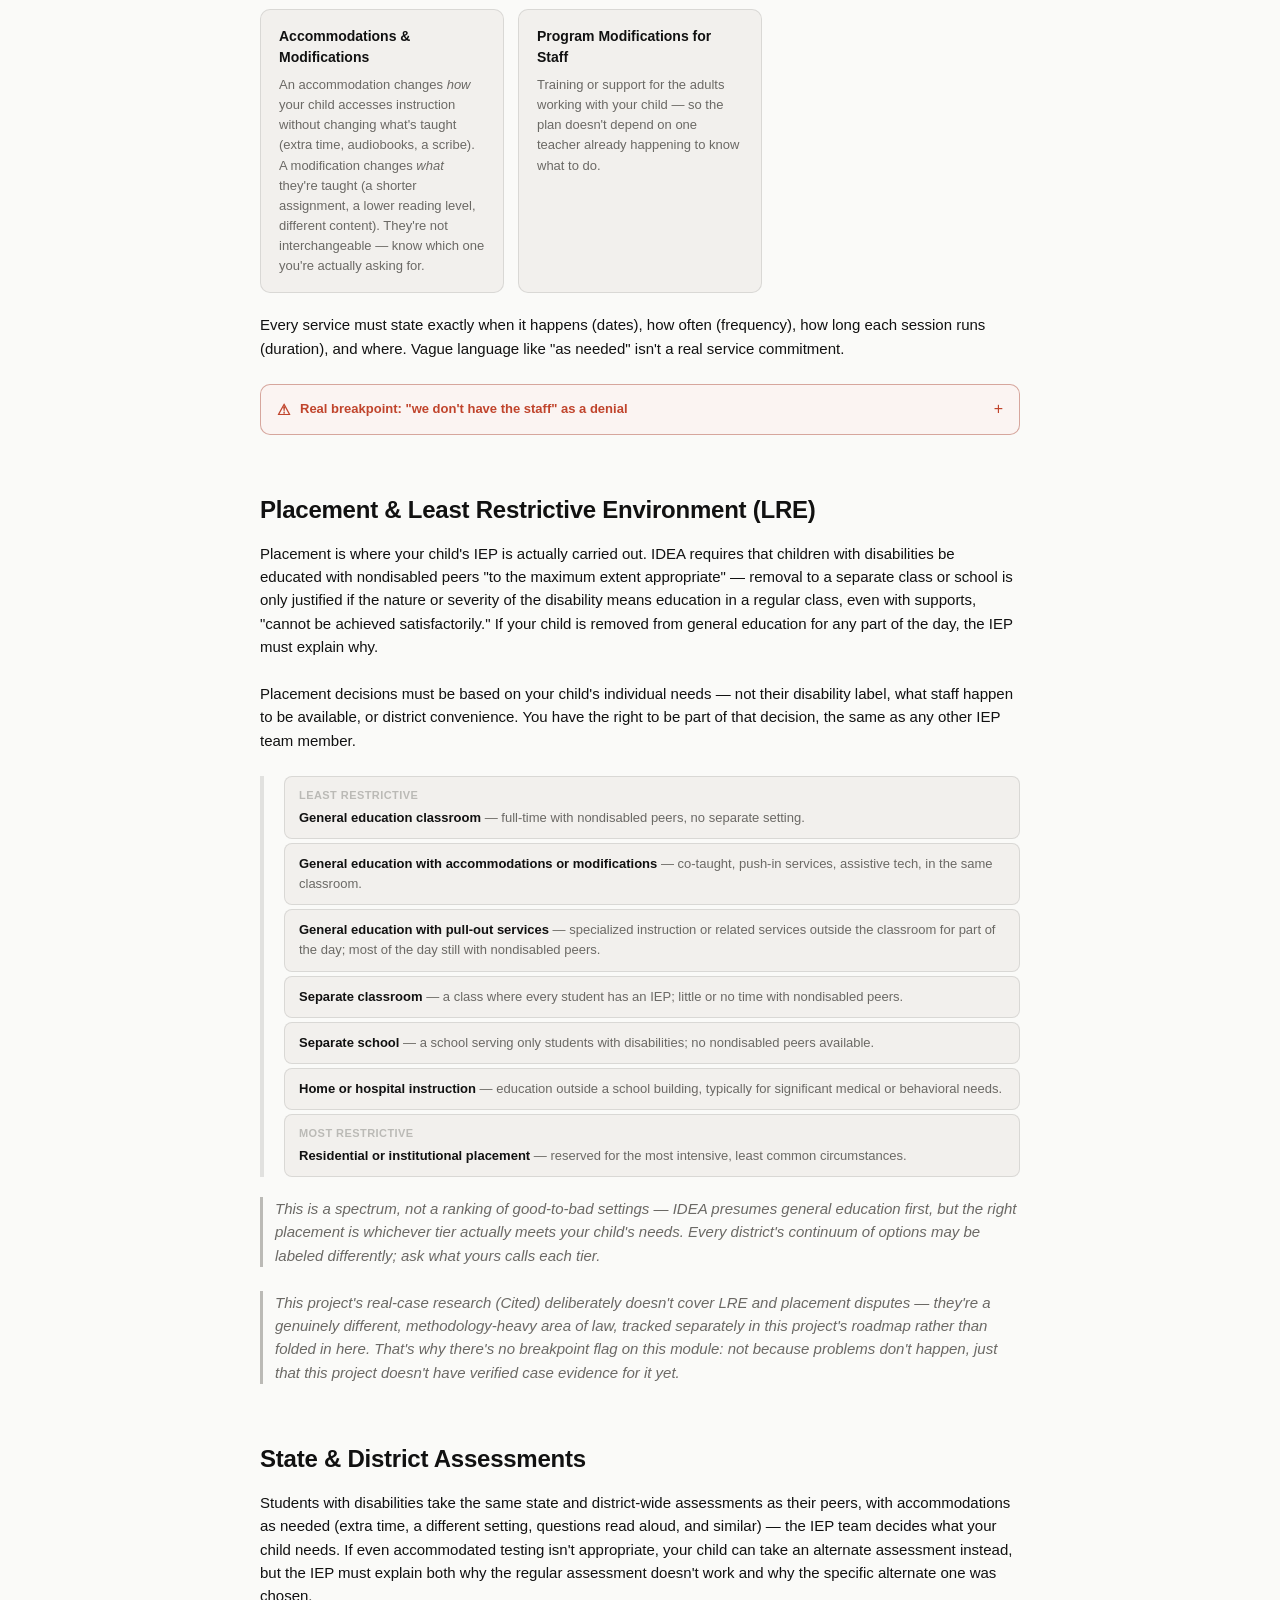
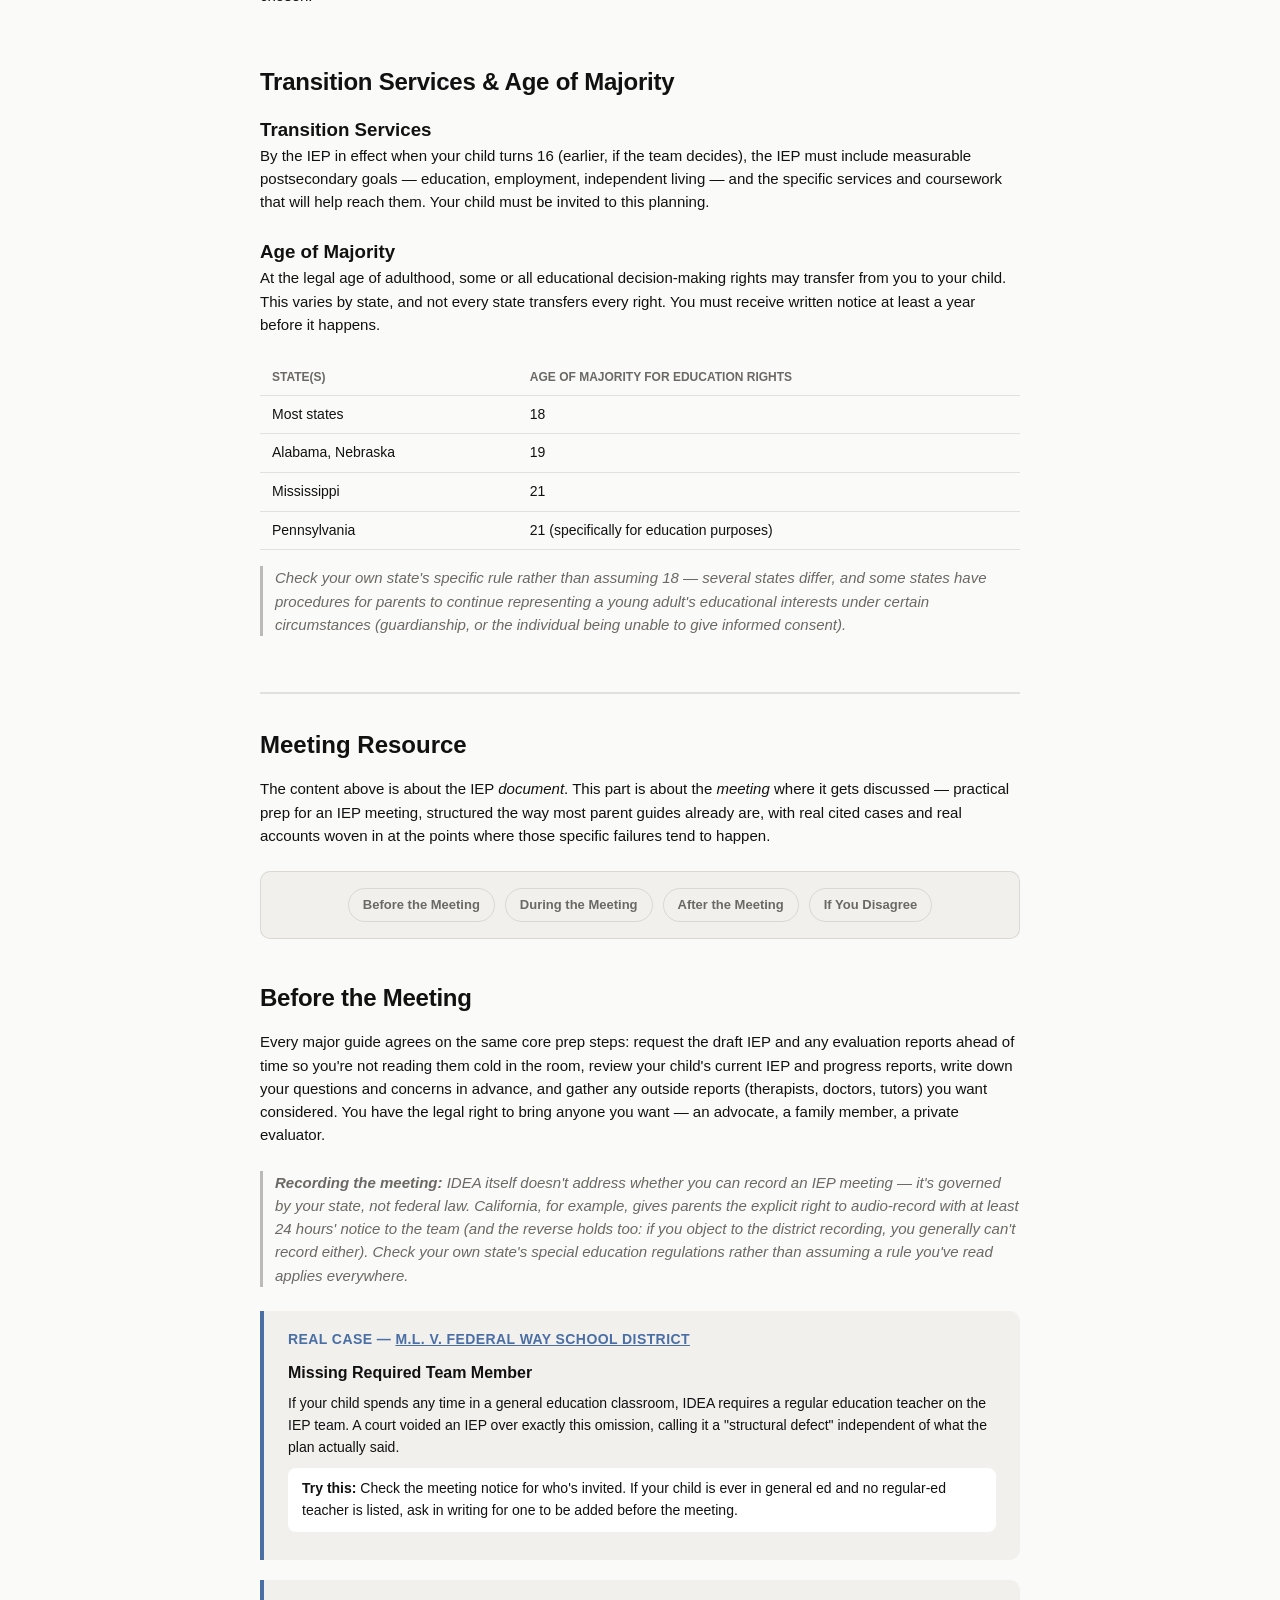
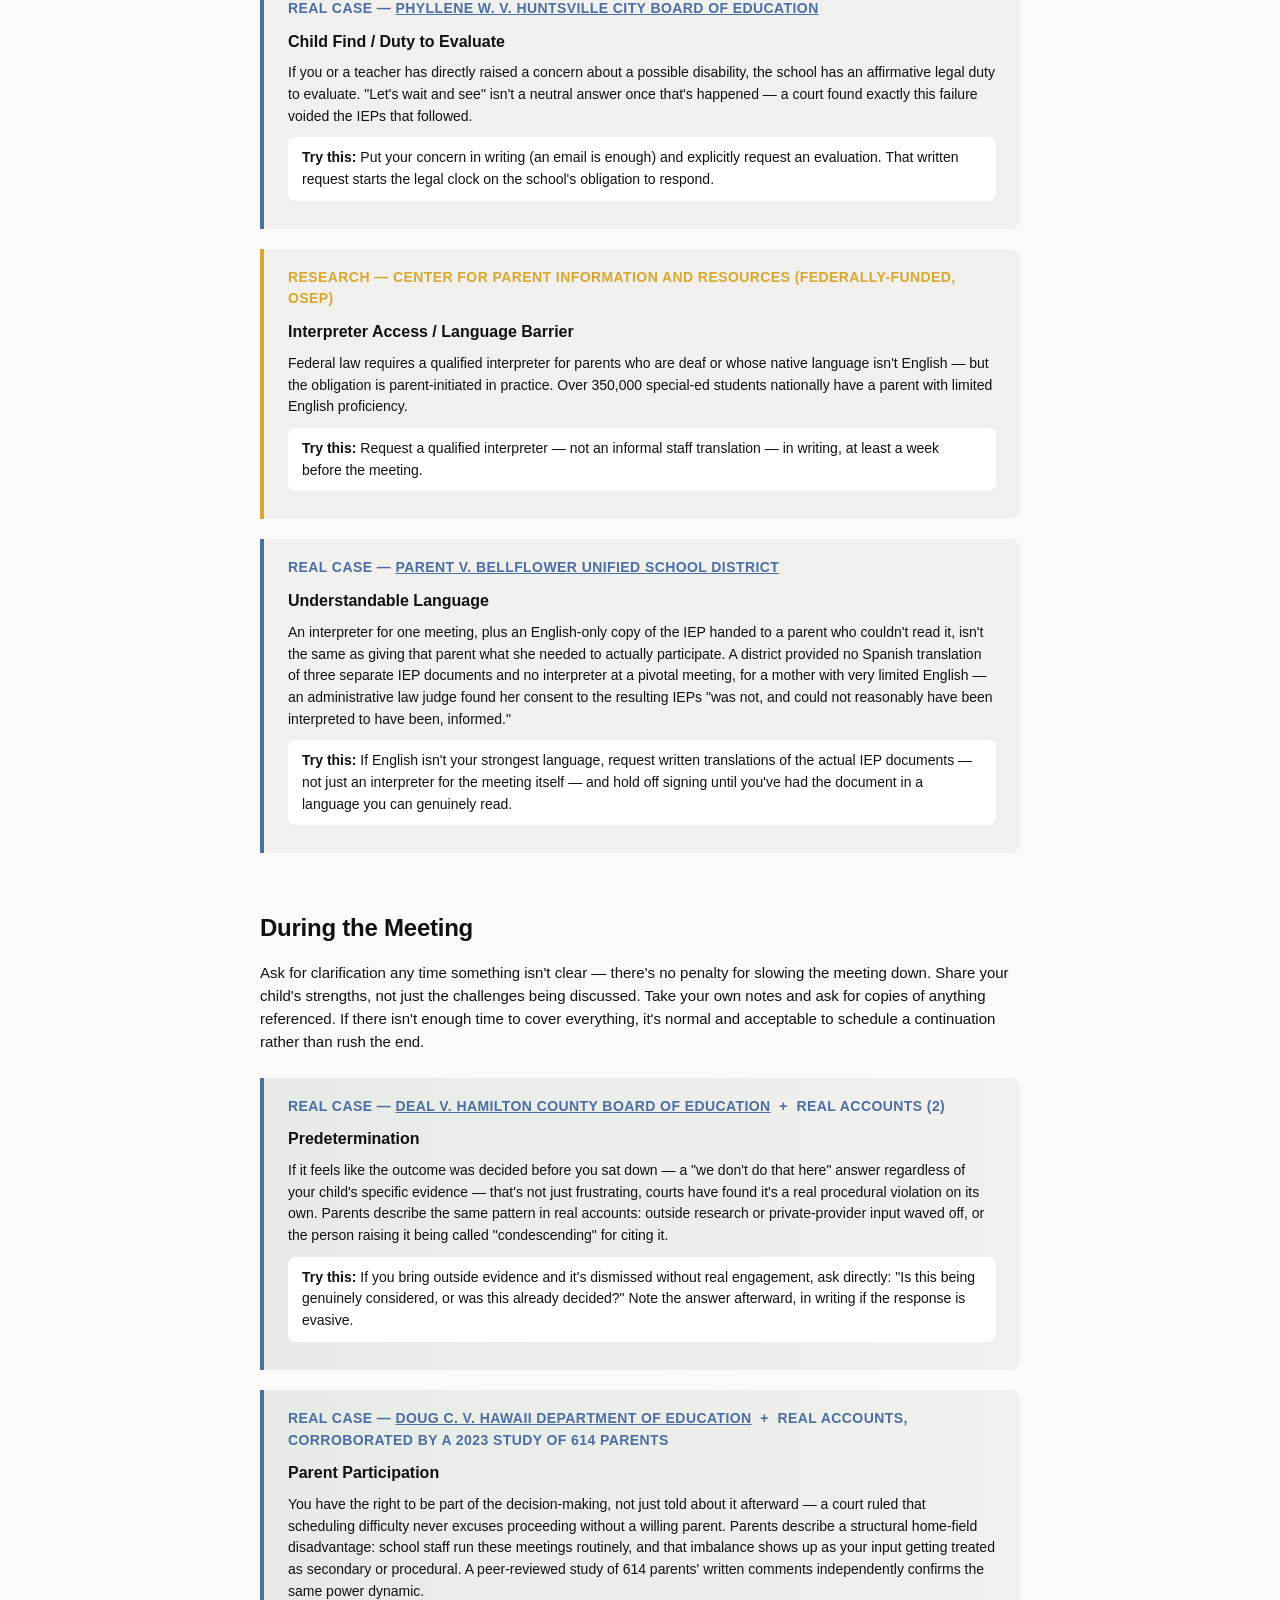
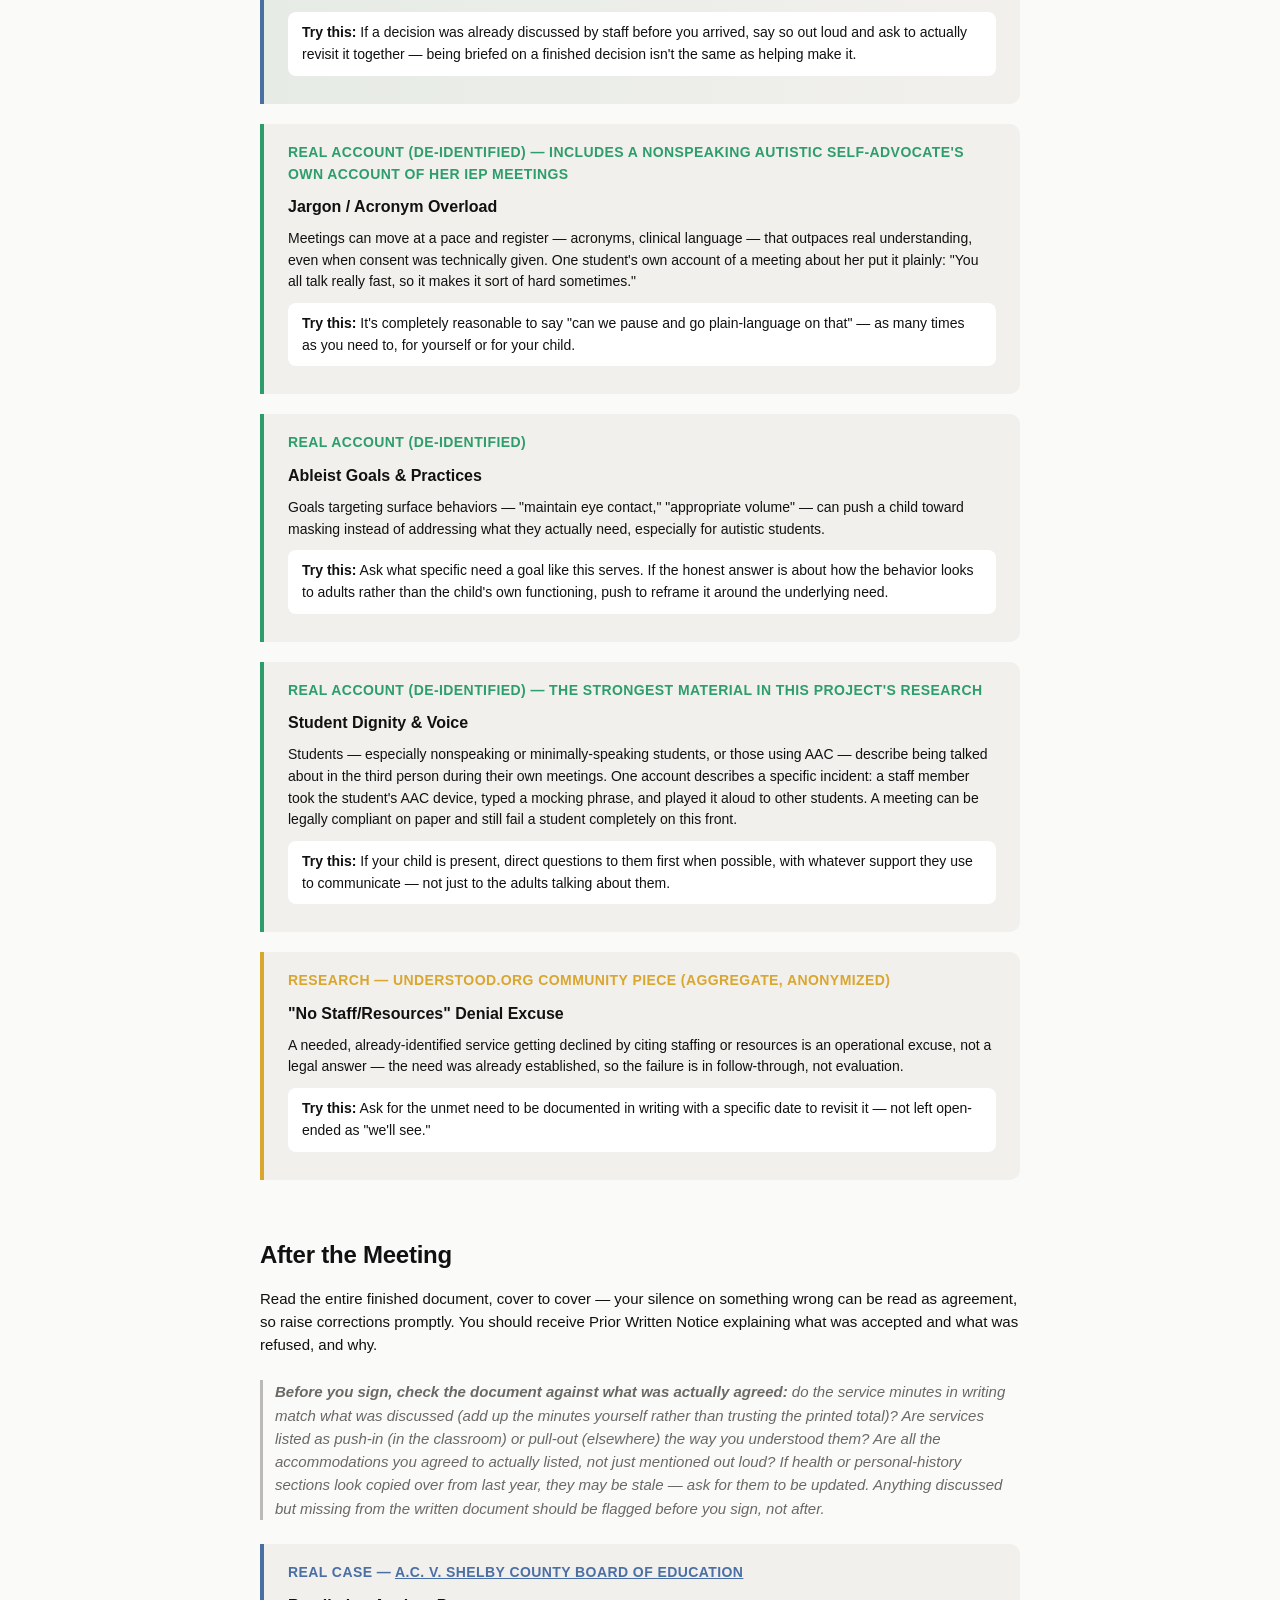
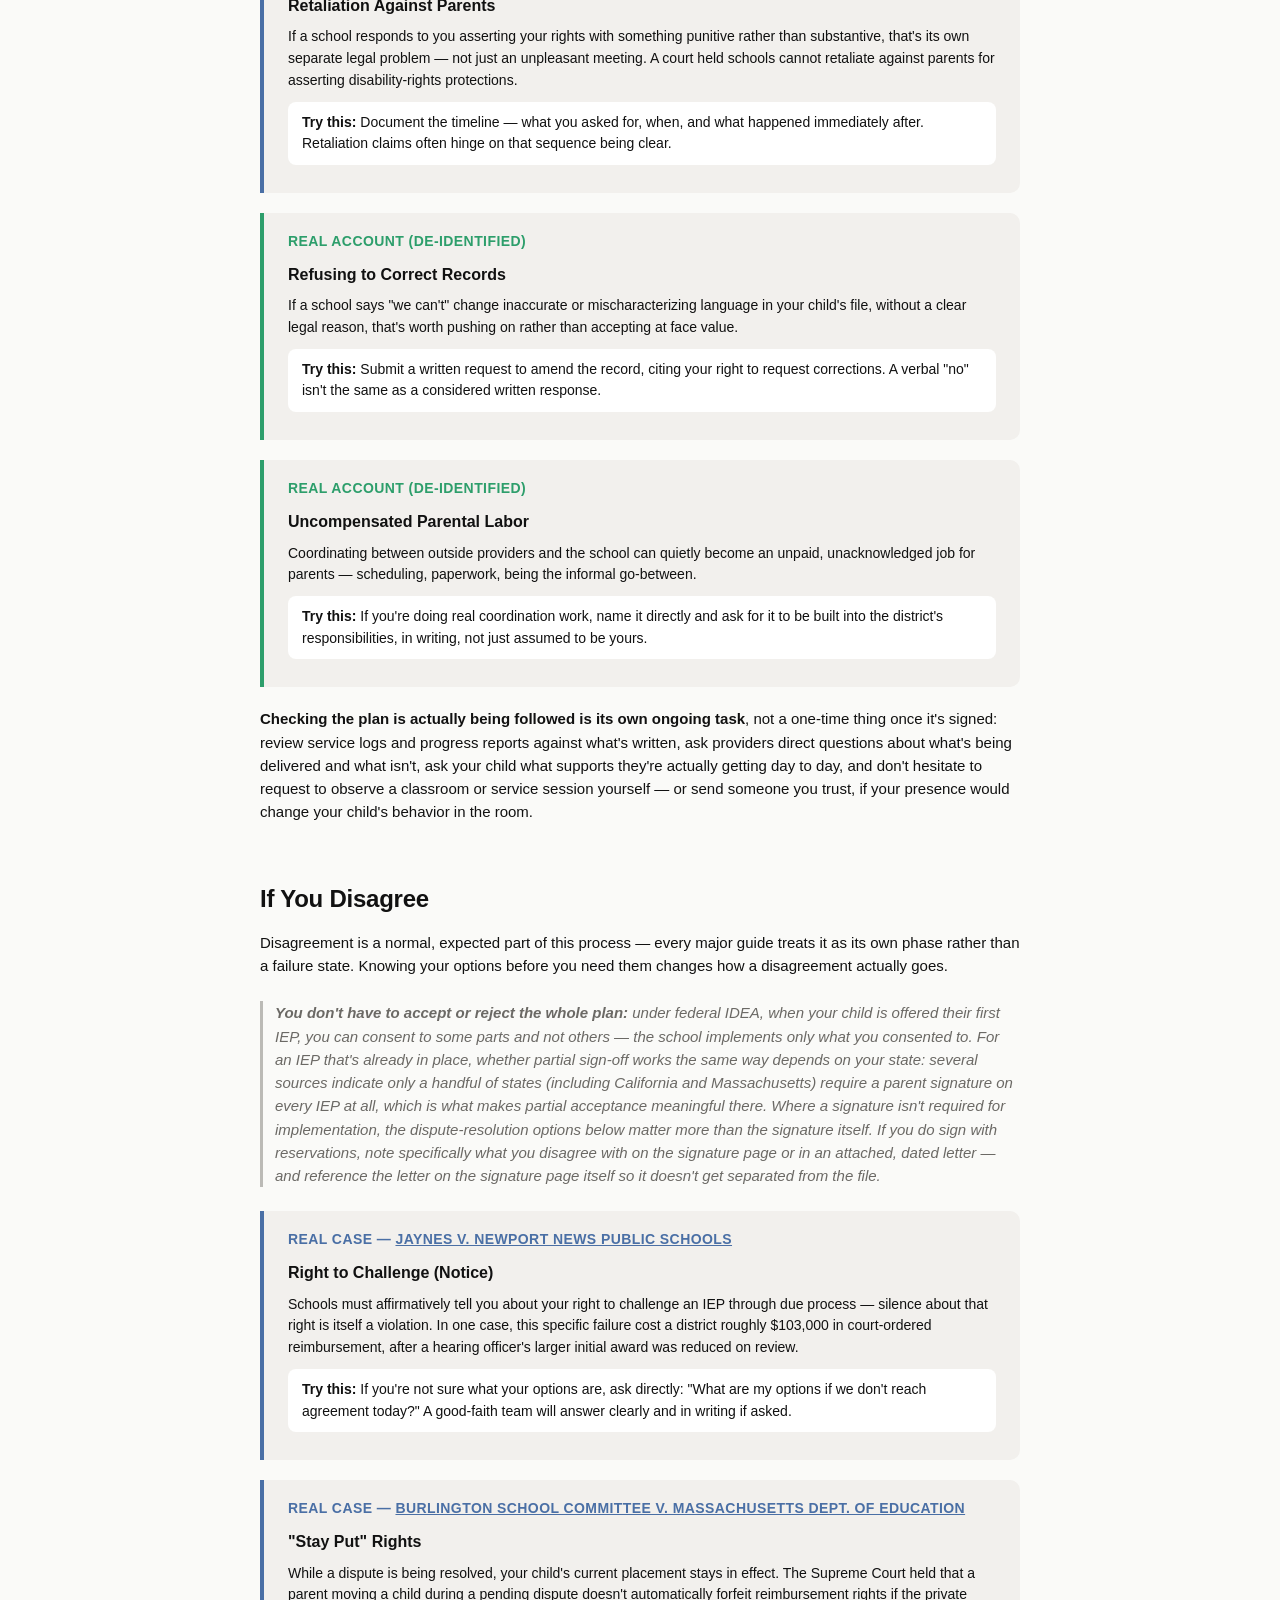
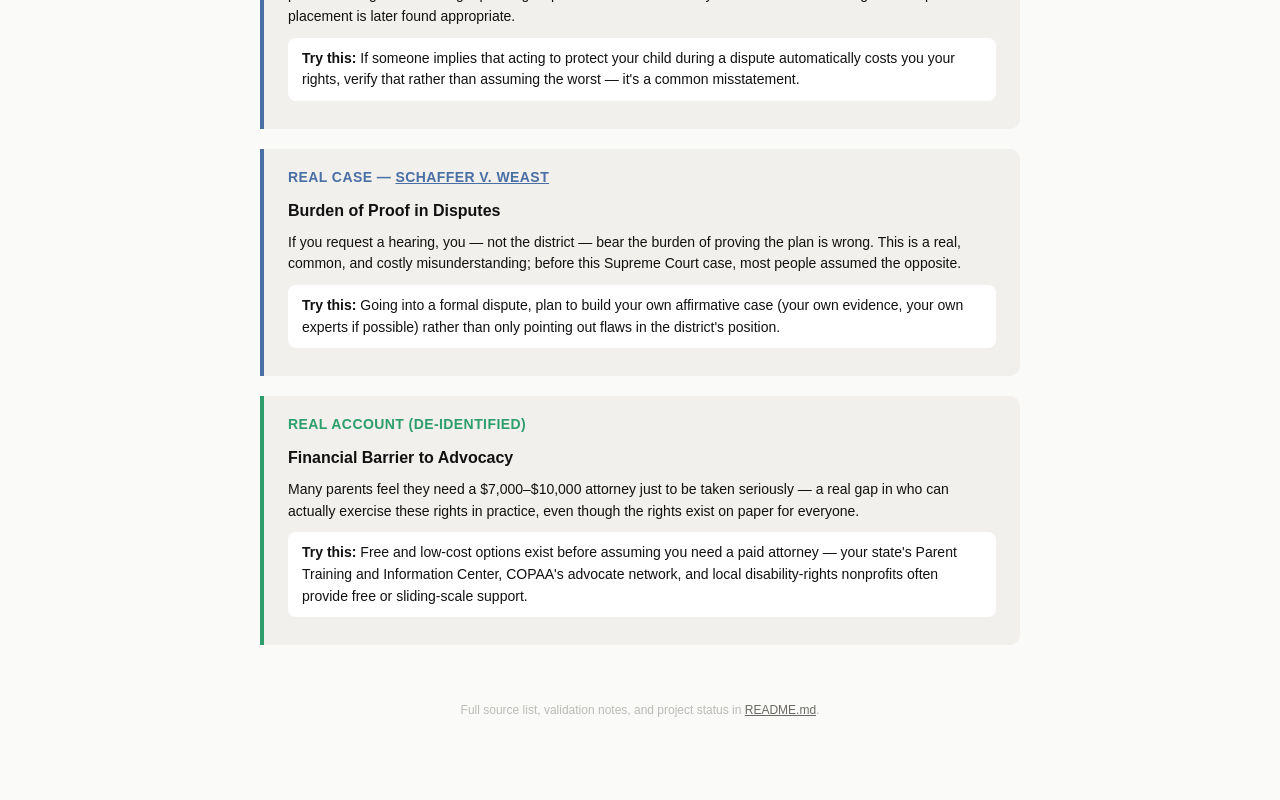
==== commit 4388c773: "Close Playbook-sync gap (IEE, Understandable Language) and audit all Cited cases Adds real-case brea" ====
--- a/playbook.html
+++ b/playbook.html
@@ -163,6 +163,14 @@
     </details>
 
     <p>Before the meeting, request the full evaluation reports and your child's current records &mdash; not a summary. If you disagree with the district's evaluation once you've seen it, you have the right to request an Independent Educational Evaluation (IEE) at public expense.</p>
+
+    <details class="breakpoint-flag">
+      <summary class="breakpoint-flag__summary"><span class="breakpoint-flag__icon" aria-hidden="true">&#9888;</span> Real breakpoint: an IEE request met with delay instead of an answer</summary>
+      <div class="breakpoint-flag__body">
+        <p>Two real, documented cases on this right show that outright refusal isn't the only way it gets violated. In one, a hearing officer found a district had unlawfully deprived a student of services and ordered it to fund an independent evaluation and write her an IEP &mdash; the district refused to comply, and the fight was still working its way through the Third Circuit years later. In the other, the district never refused &mdash; it just sat on the cost question for months without clearly telling the parent how far the evaluator's rate exceeded its own criteria. A court later found that delay alone was enough to deny FAPE.</p>
+        <p class="breakpoint-flag__source">See the real cases, <a href="cited.html">Y.C.Q. v. Chichester School District</a> and <a href="cited.html">Alta Loma School District</a>, on Cited.</p>
+      </div>
+    </details>
   </section>
 
   <section id="goals" class="playbook-section">
@@ -340,6 +348,13 @@
       <p>Federal law requires a qualified interpreter for parents who are deaf or whose native language isn't English &mdash; but the obligation is parent-initiated in practice. Over 350,000 special-ed students nationally have a parent with limited English proficiency.</p>
       <p class="callout__action"><strong>Try this:</strong> Request a qualified interpreter &mdash; not an informal staff translation &mdash; in writing, at least a week before the meeting.</p>
     </div>
+
+    <div class="callout callout--cited">
+      <p class="callout__tag">Real case &mdash; <a href="cited.html">Parent v. Bellflower Unified School District</a></p>
+      <h3>Understandable Language</h3>
+      <p>An interpreter for one meeting, plus an English-only copy of the IEP handed to a parent who couldn't read it, isn't the same as giving that parent what she needed to actually participate. A district provided no Spanish translation of three separate IEP documents and no interpreter at a pivotal meeting, for a mother with very limited English &mdash; an administrative law judge found her consent to the resulting IEPs "was not, and could not reasonably have been interpreted to have been, informed."</p>
+      <p class="callout__action"><strong>Try this:</strong> If English isn't your strongest language, request written translations of the actual IEP documents &mdash; not just an interpreter for the meeting itself &mdash; and hold off signing until you've had the document in a language you can genuinely read.</p>
+    </div>
   </section>
 
   <section id="during" class="playbook-section">
@@ -428,7 +443,7 @@
     <div class="callout callout--cited">
       <p class="callout__tag">Real case &mdash; <a href="cited.html">Jaynes v. Newport News Public Schools</a></p>
       <h3>Right to Challenge (Notice)</h3>
-      <p>Schools must affirmatively tell you about your right to challenge an IEP through due process &mdash; silence about that right is itself a violation. In one case, this specific failure cost a district $117,979.78 in ordered reimbursement.</p>
+      <p>Schools must affirmatively tell you about your right to challenge an IEP through due process &mdash; silence about that right is itself a violation. In one case, this specific failure cost a district roughly $103,000 in court-ordered reimbursement, after a hearing officer's larger initial award was reduced on review.</p>
       <p class="callout__action"><strong>Try this:</strong> If you're not sure what your options are, ask directly: "What are my options if we don't reach agreement today?" A good-faith team will answer clearly and in writing if asked.</p>
     </div>
 
